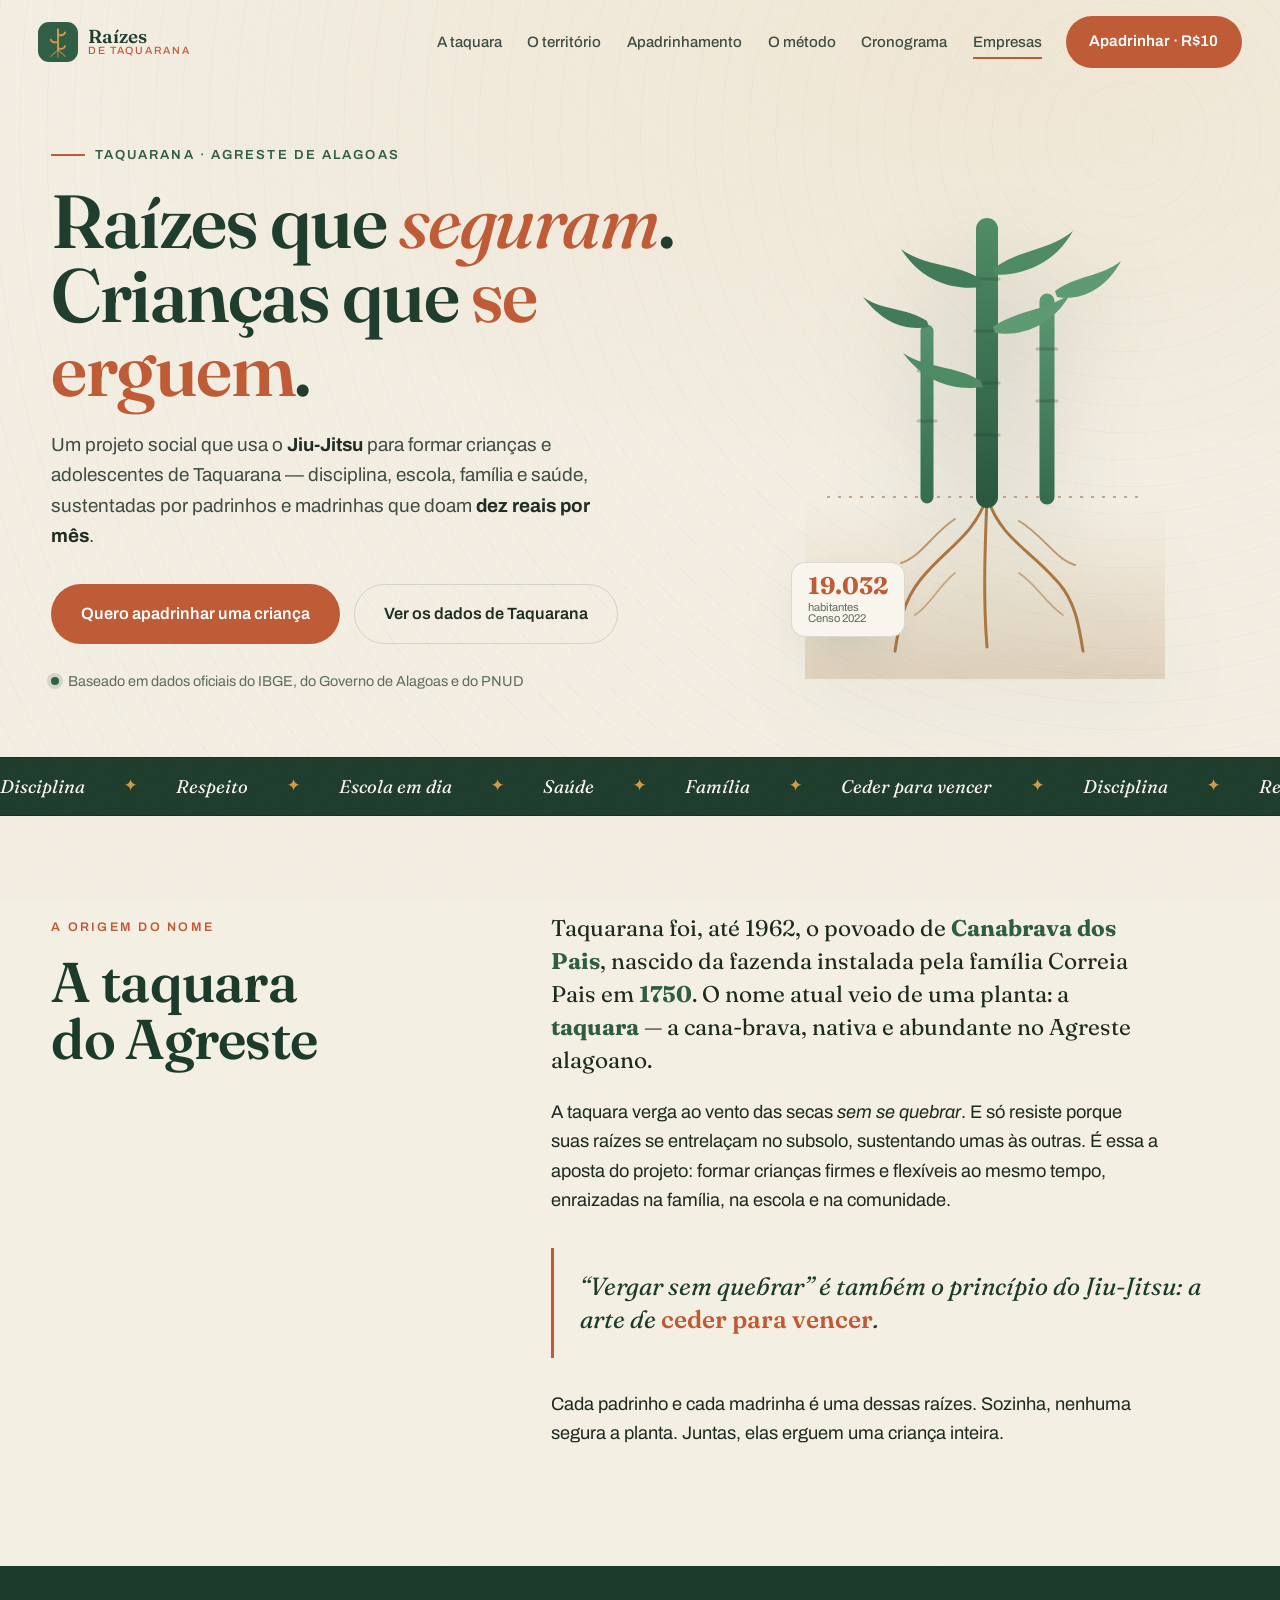
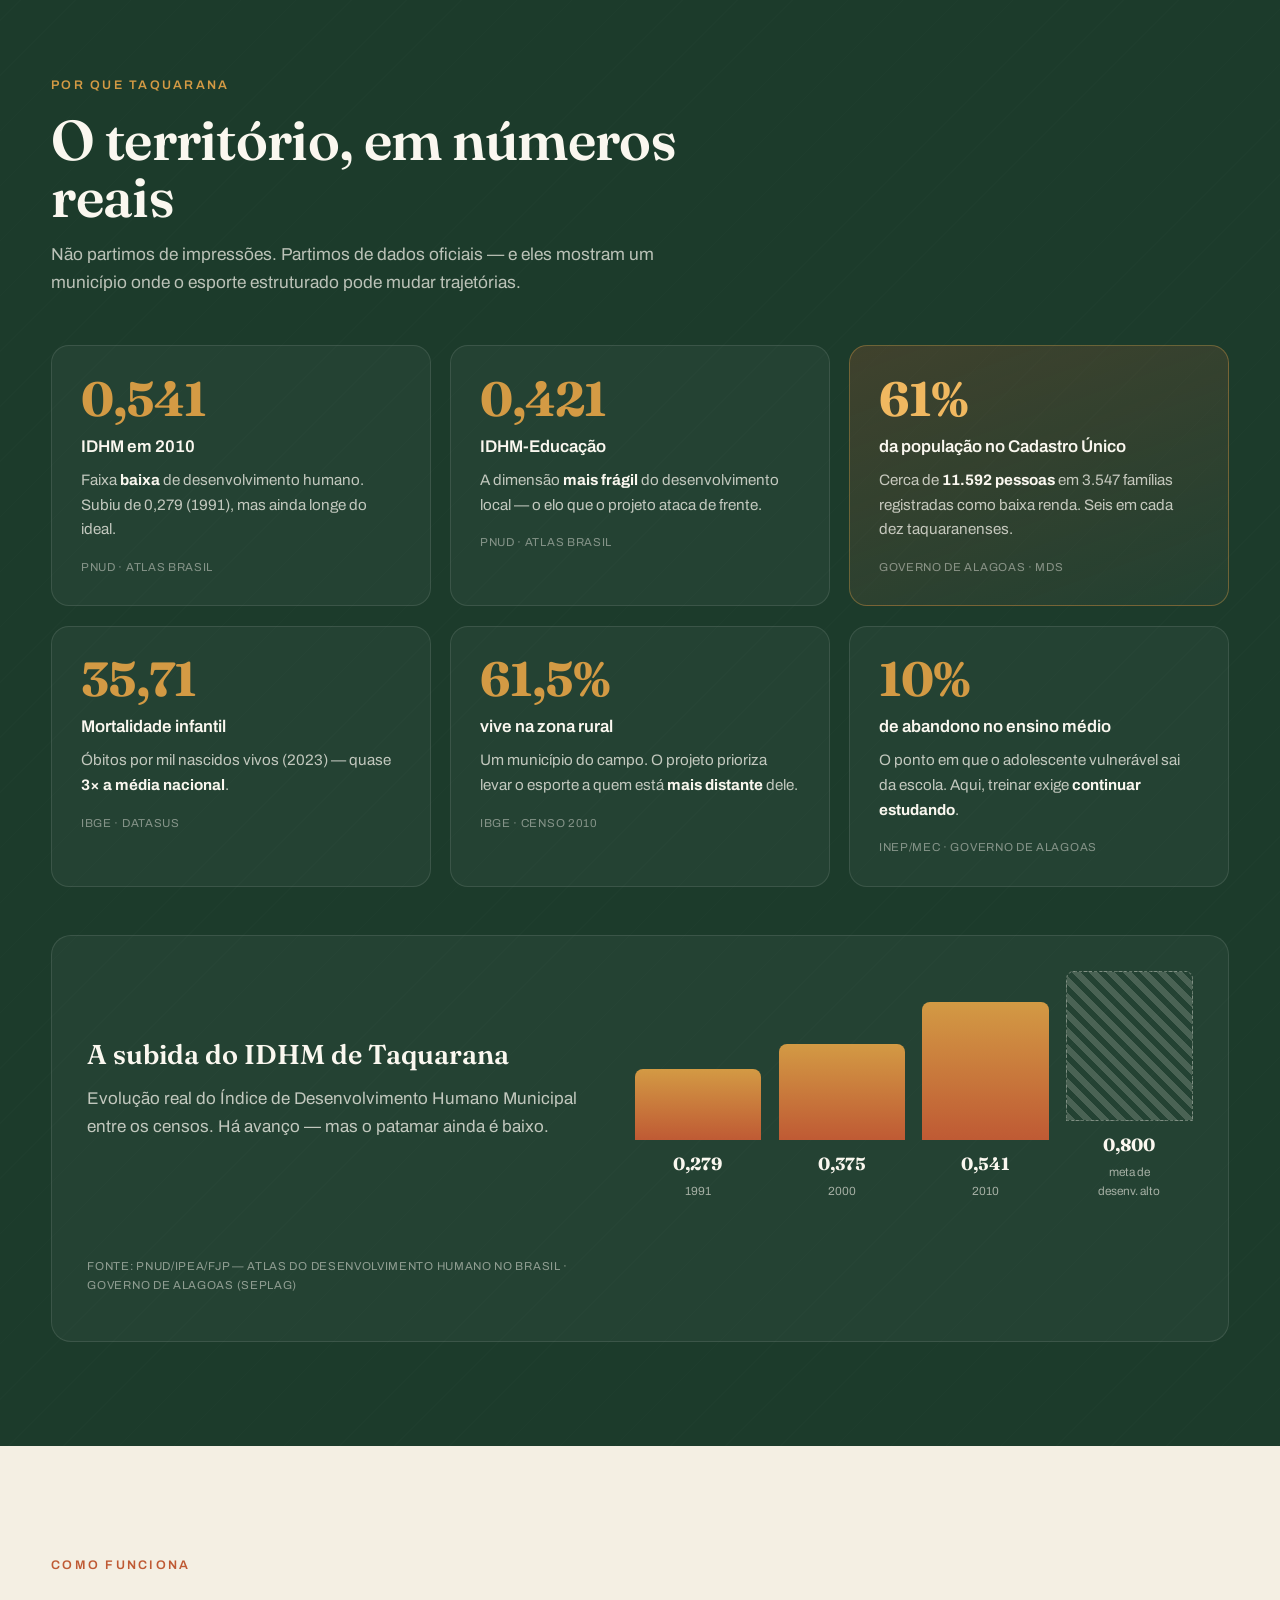
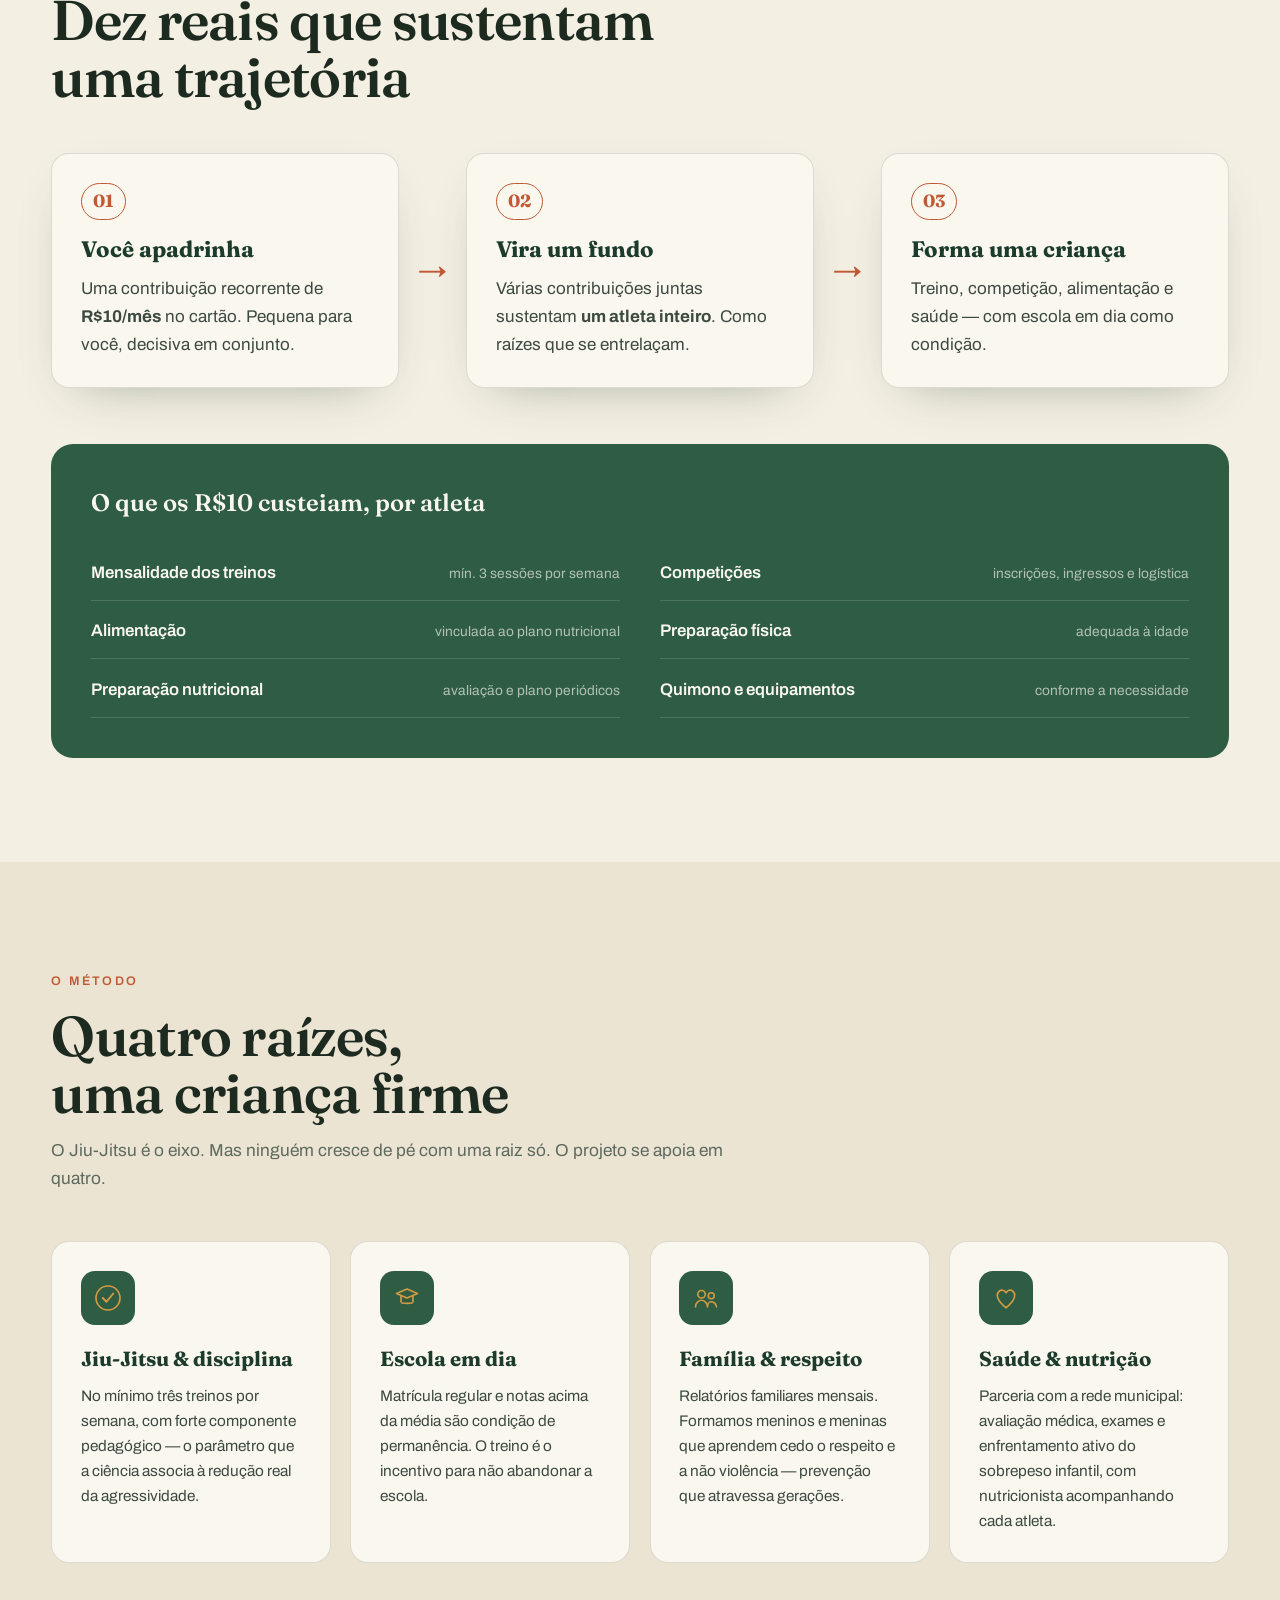
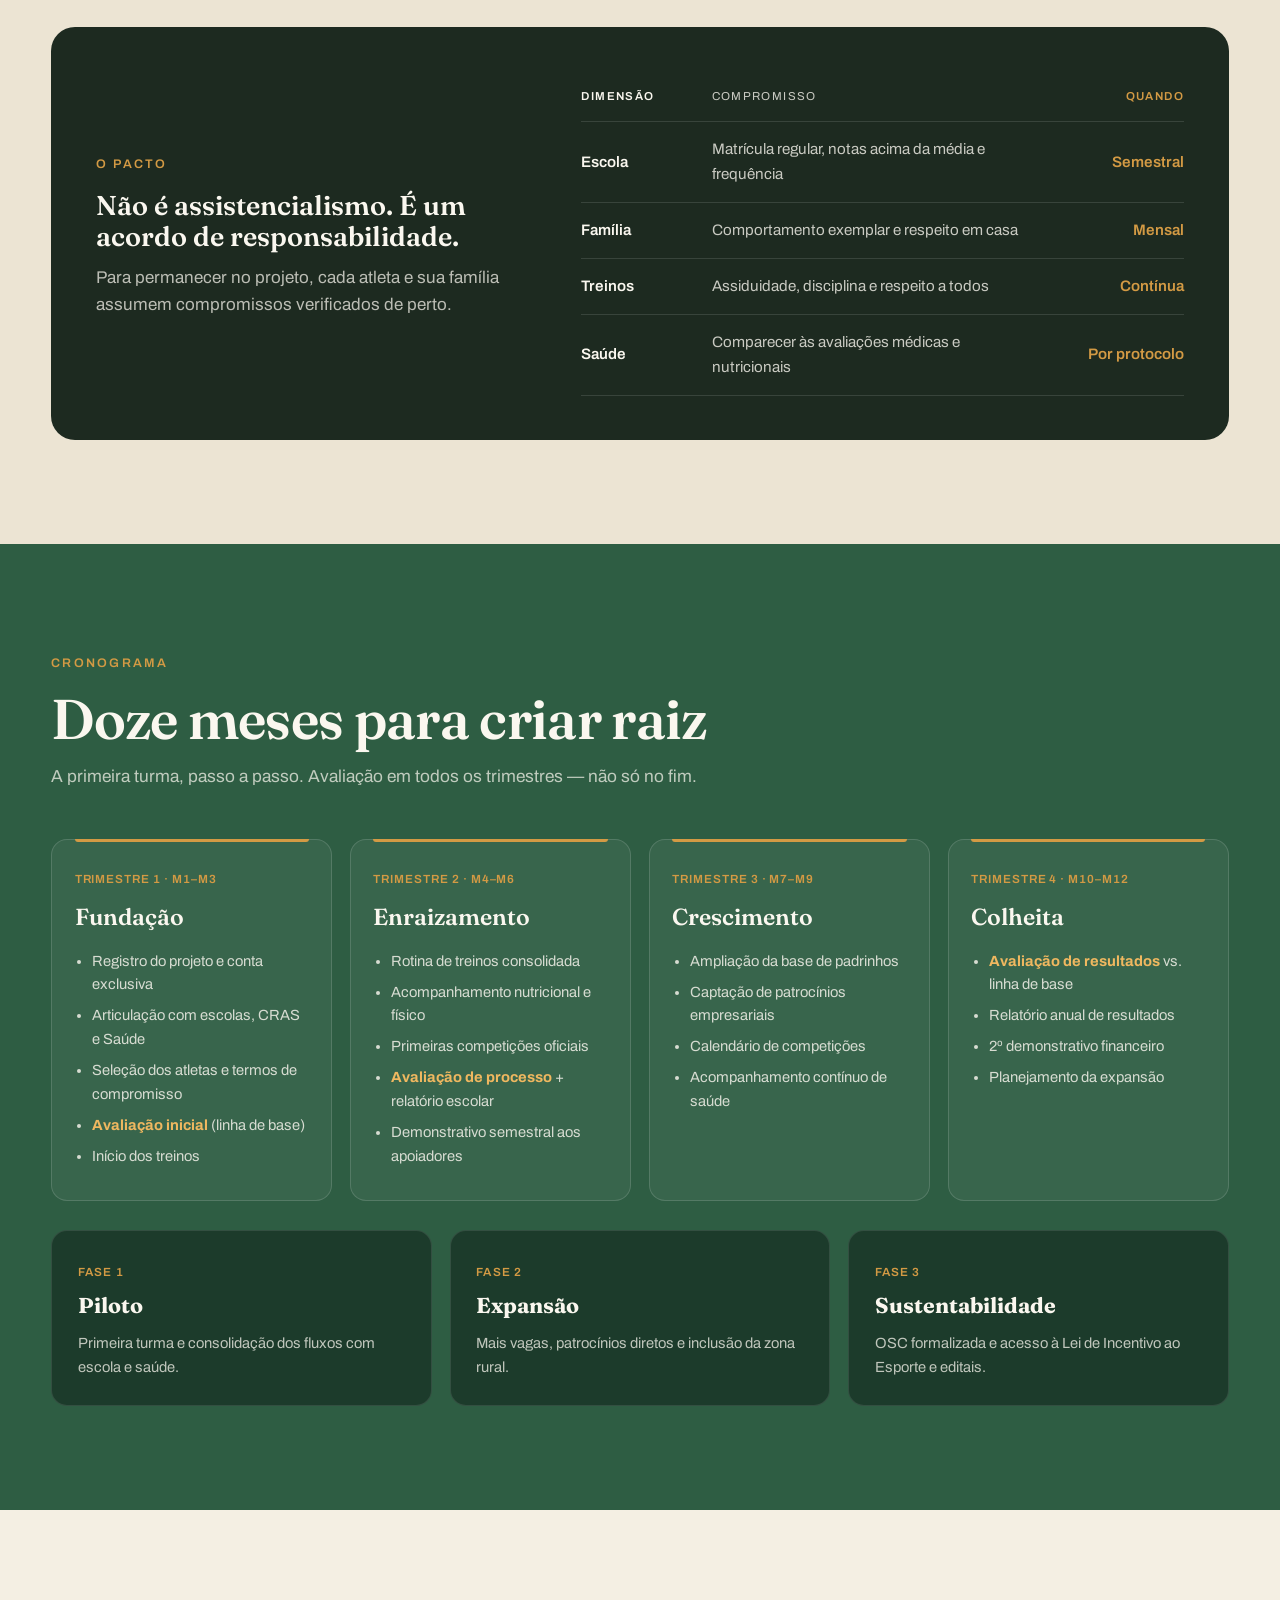
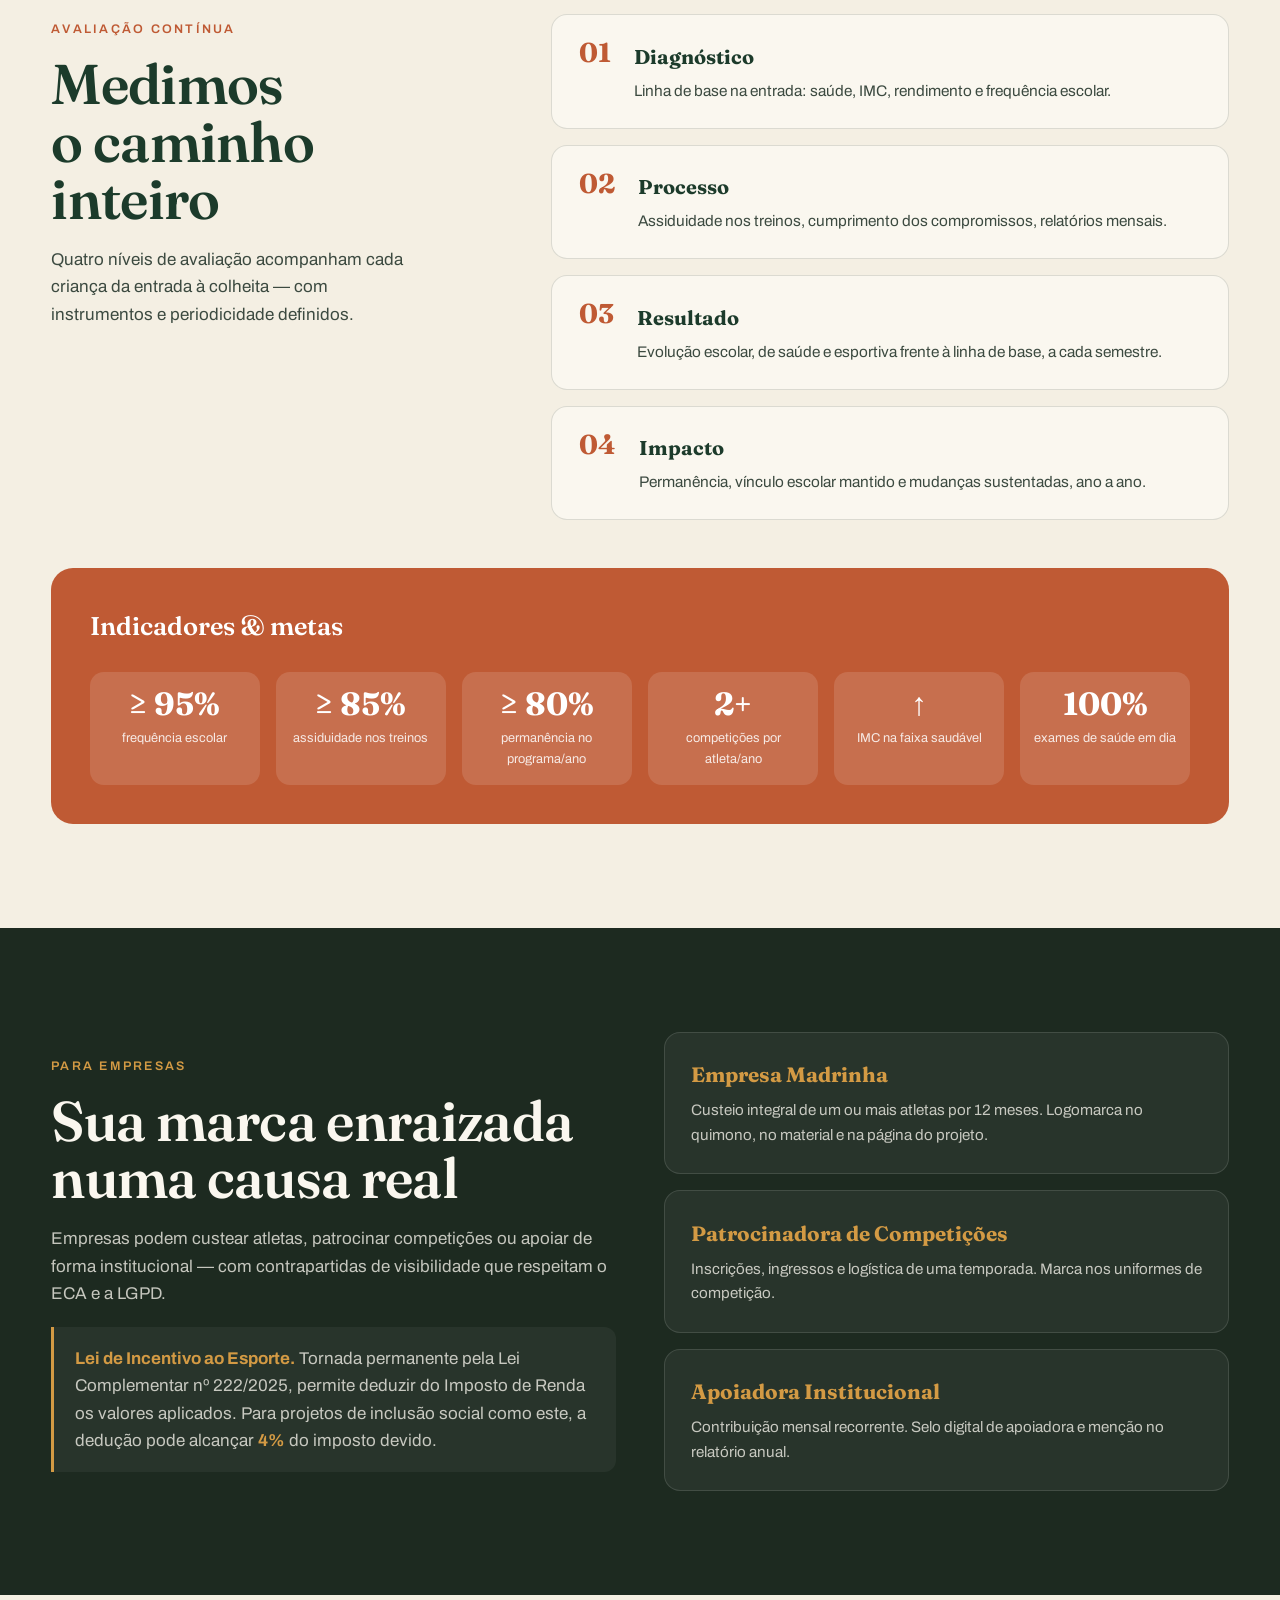
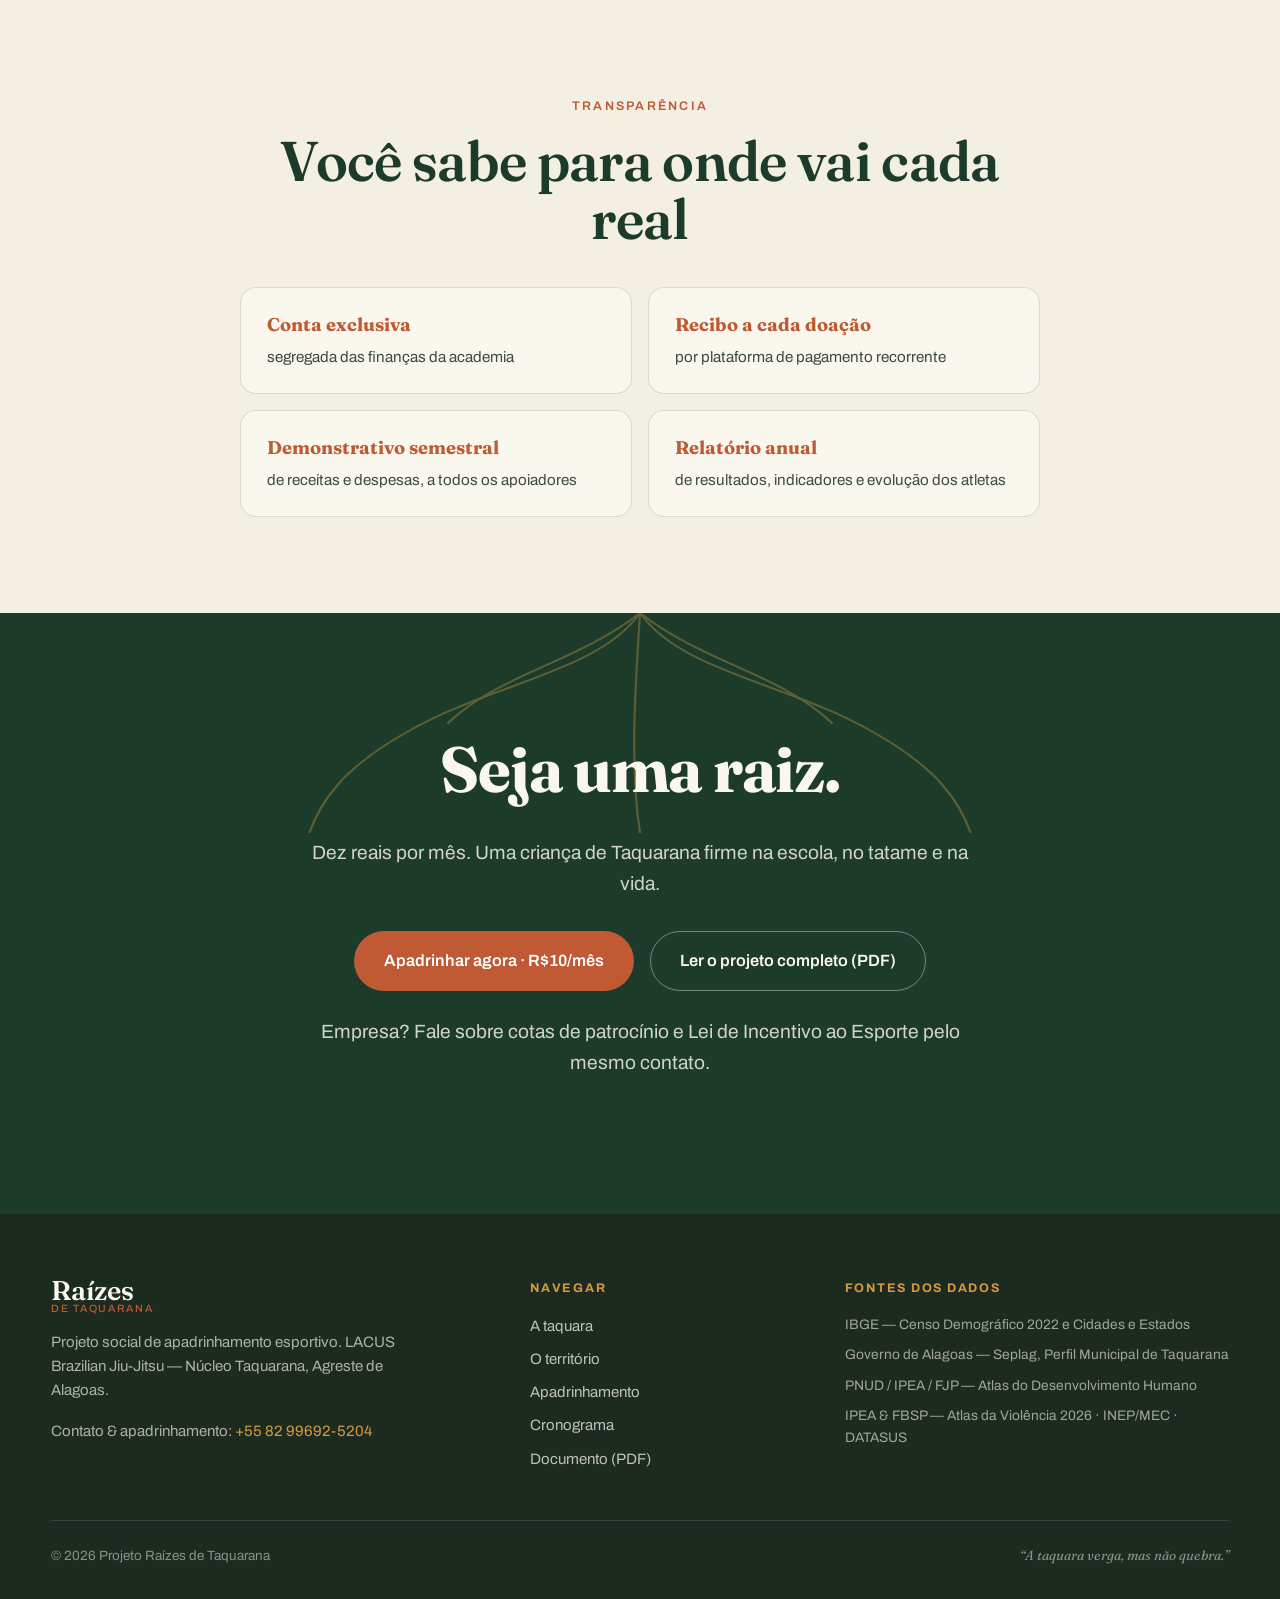
==== index.html @ 039156be "Site e documento do Projeto Raízes de Taquarana Projeto social de apadrinhamento esportivo (Jiu-Jits" ====
<!DOCTYPE html>
<html lang="pt-BR">
<head>
<meta charset="UTF-8">
<meta name="viewport" content="width=device-width, initial-scale=1.0">
<title>Raízes de Taquarana — Jiu-Jitsu que forma crianças no Agreste de Alagoas</title>
<meta name="description" content="Projeto social de apadrinhamento esportivo em Taquarana, Alagoas. Com R$10 por mês você sustenta a formação de uma criança pelo Jiu-Jitsu — esporte, escola, família e saúde. Dados reais, transparência total.">
<link rel="preconnect" href="https://fonts.googleapis.com">
<link rel="preconnect" href="https://fonts.gstatic.com" crossorigin>
<link href="https://fonts.googleapis.com/css2?family=Fraunces:ital,opsz,wght@0,9..144,400;0,9..144,500;0,9..144,600;0,9..144,700;0,9..144,900;1,9..144,400;1,9..144,500&family=Archivo:wght@400;500;600;700&display=swap" rel="stylesheet">
<link rel="stylesheet" href="styles.css">
<link rel="icon" href="data:image/svg+xml,<svg xmlns='http://www.w3.org/2000/svg' viewBox='0 0 100 100'><rect width='100' height='100' fill='%232E5D43'/><path d='M50 18 V82 M50 30 q14 4 18 -6 M50 48 q-14 4 -18 -6 M50 64 q14 4 18 -6' stroke='%23D8A24A' stroke-width='5' fill='none' stroke-linecap='round'/></svg>">
</head>
<body>
<div class="grain" aria-hidden="true"></div>

<!-- ============ NAV ============ -->
<header class="nav" id="nav">
  <a href="#topo" class="brand" aria-label="Raízes de Taquarana — início">
    <span class="brand-mark" aria-hidden="true">
      <svg viewBox="0 0 32 40" width="26" height="32">
        <path d="M16 4 V30" stroke="currentColor" stroke-width="2.4" stroke-linecap="round"/>
        <path d="M16 11 q7 2 9 -3 M16 20 q-7 2 -9 -3 M16 28 q7 2 9 -3" stroke="currentColor" stroke-width="2.2" fill="none" stroke-linecap="round"/>
        <path d="M16 30 q-5 4 -9 8 M16 30 q5 4 9 8 M16 30 V39" stroke="currentColor" stroke-width="1.6" fill="none" stroke-linecap="round" opacity=".65"/>
      </svg>
    </span>
    <span class="brand-text">Raízes<span class="brand-sub">de Taquarana</span></span>
  </a>
  <nav class="nav-links" aria-label="Seções">
    <a href="#manifesto">A taquara</a>
    <a href="#dados">O território</a>
    <a href="#como">Apadrinhamento</a>
    <a href="#metodo">O método</a>
    <a href="#cronograma">Cronograma</a>
    <a href="#empresas">Empresas</a>
  </nav>
  <a href="#apoiar" class="btn btn-clay nav-cta">Apadrinhar · R$10</a>
  <button class="nav-toggle" id="navToggle" aria-label="Abrir menu" aria-expanded="false">
    <span></span><span></span><span></span>
  </button>
</header>

<main id="topo">

<!-- ============ HERO ============ -->
<section class="hero">
  <div class="hero-contours" aria-hidden="true"></div>
  <div class="hero-inner">
    <div class="hero-copy">
      <p class="eyebrow reveal">Taquarana · Agreste de Alagoas</p>
      <h1 class="hero-title reveal">
        Raízes que <em>seguram</em>.<br>
        Crianças que <span class="ink-clay">se erguem</span>.
      </h1>
      <p class="hero-lead reveal">
        Um projeto social que usa o <strong>Jiu-Jitsu</strong> para formar crianças e
        adolescentes de Taquarana — disciplina, escola, família e saúde, sustentadas por
        padrinhos e madrinhas que doam <strong>dez reais por mês</strong>.
      </p>
      <div class="hero-cta reveal">
        <a href="#apoiar" class="btn btn-clay btn-lg">Quero apadrinhar uma criança</a>
        <a href="#dados" class="btn btn-ghost btn-lg">Ver os dados de Taquarana</a>
      </div>
      <p class="hero-note reveal">
        <span class="dot"></span> Baseado em dados oficiais do IBGE, do Governo de Alagoas e do PNUD
      </p>
    </div>

    <div class="hero-art" aria-hidden="true">
      <svg class="taquara-scene" viewBox="0 0 360 520" fill="none" xmlns="http://www.w3.org/2000/svg">
        <defs>
          <linearGradient id="stalk" x1="0" y1="60" x2="0" y2="340" gradientUnits="userSpaceOnUse">
            <stop offset="0" stop-color="#4d8c64"/>
            <stop offset="1" stop-color="#28553d"/>
          </linearGradient>
          <linearGradient id="stalkB" x1="0" y1="130" x2="0" y2="340" gradientUnits="userSpaceOnUse">
            <stop offset="0" stop-color="#5c9a72"/>
            <stop offset="1" stop-color="#326b4c"/>
          </linearGradient>
          <linearGradient id="soil" x1="0" y1="0" x2="0" y2="1">
            <stop offset="0" stop-color="#caa86f" stop-opacity="0"/>
            <stop offset="1" stop-color="#a8743f" stop-opacity=".22"/>
          </linearGradient>
        </defs>

        <!-- soil band -->
        <rect x="0" y="338" width="360" height="182" fill="url(#soil)"/>
        <line x1="22" y1="338" x2="338" y2="338" stroke="#9c6b3f" stroke-width="2" stroke-dasharray="3 8" opacity=".55"/>

        <!-- ROOTS (draw downward) -->
        <g class="roots" stroke="#a9763f" stroke-linecap="round" fill="none">
          <path class="root" d="M182 338 C168 378 142 388 116 420 C98 442 94 466 90 492" stroke-width="3"/>
          <path class="root" d="M182 338 C196 380 224 390 250 420 C270 440 274 466 278 492" stroke-width="3"/>
          <path class="root" d="M182 338 C180 388 178 440 182 488" stroke-width="3"/>
          <path class="root" d="M150 360 C128 374 116 398 96 404" stroke-width="2" opacity=".7"/>
          <path class="root" d="M214 362 C238 376 250 400 270 406" stroke-width="2" opacity=".7"/>
          <path class="root" d="M150 414 C134 426 126 446 110 456" stroke-width="1.8" opacity=".55"/>
          <path class="root" d="M214 414 C232 426 242 446 258 456" stroke-width="1.8" opacity=".55"/>
        </g>

        <!-- STALKS (draw upward) -->
        <path class="stalk stalk-2" d="M122 338 V172" stroke="url(#stalkB)" stroke-width="13" stroke-linecap="round"/>
        <path class="stalk stalk-3" d="M242 338 V142" stroke="url(#stalkB)" stroke-width="15" stroke-linecap="round"/>
        <path class="stalk stalk-1" d="M182 338 V70" stroke="url(#stalk)" stroke-width="22" stroke-linecap="round"/>

        <!-- node rings -->
        <g class="nodes" stroke="#1f3d2d" stroke-width="3" stroke-linecap="round" opacity=".5">
          <line x1="170" y1="120" x2="194" y2="120"/>
          <line x1="170" y1="172" x2="194" y2="172"/>
          <line x1="170" y1="224" x2="194" y2="224"/>
          <line x1="170" y1="276" x2="194" y2="276"/>
          <line x1="113" y1="212" x2="131" y2="212"/>
          <line x1="113" y1="262" x2="131" y2="262"/>
          <line x1="232" y1="190" x2="252" y2="190"/>
          <line x1="232" y1="242" x2="252" y2="242"/>
        </g>

        <!-- LEAVES -->
        <g class="leaves">
          <path class="leaf" d="M188 110 C214 90 244 92 268 72 C250 104 220 116 190 116 Z" fill="#4c8a63"/>
          <path class="leaf" d="M176 120 C150 104 120 108 96 90 C116 122 148 132 178 128 Z" fill="#3f7a57"/>
          <path class="leaf" d="M188 168 C214 150 242 152 266 134 C248 166 218 178 190 174 Z" fill="#5c9a72"/>
          <path class="leaf" d="M176 222 C150 206 122 210 98 194 C120 224 150 232 178 228 Z" fill="#4c8a63"/>
          <path class="leaf" d="M250 132 C272 116 296 118 316 102 C300 132 274 142 252 138 Z" fill="#5c9a72"/>
          <path class="leaf" d="M122 162 C100 148 78 152 58 138 C78 164 100 172 124 168 Z" fill="#3f7a57"/>
        </g>
      </svg>
      <div class="hero-badge">
        <span class="hero-badge-k">19.032</span>
        <span class="hero-badge-v">habitantes<br>Censo 2022</span>
      </div>
    </div>
  </div>
</section>

<!-- ============ MARQUEE / VALORES ============ -->
<div class="strip" aria-hidden="true">
  <div class="strip-track">
    <span>Disciplina</span><i>✦</i><span>Respeito</span><i>✦</i><span>Escola em dia</span><i>✦</i>
    <span>Saúde</span><i>✦</i><span>Família</span><i>✦</i><span>Ceder para vencer</span><i>✦</i>
    <span>Disciplina</span><i>✦</i><span>Respeito</span><i>✦</i><span>Escola em dia</span><i>✦</i>
    <span>Saúde</span><i>✦</i><span>Família</span><i>✦</i><span>Ceder para vencer</span><i>✦</i>
  </div>
</div>

<!-- ============ MANIFESTO ============ -->
<section class="manifesto" id="manifesto">
  <div class="wrap manifesto-grid">
    <div class="manifesto-side reveal">
      <span class="kicker">A origem do nome</span>
      <h2 class="h-display">A taquara<br>do Agreste</h2>
    </div>
    <div class="manifesto-body">
      <p class="lead reveal">
        Taquarana foi, até 1962, o povoado de <strong>Canabrava dos Pais</strong>, nascido da fazenda
        instalada pela família Correia Pais em <strong>1750</strong>. O nome atual veio de uma planta:
        a <strong>taquara</strong> — a cana-brava, nativa e abundante no Agreste alagoano.
      </p>
      <p class="reveal">
        A taquara verga ao vento das secas <em>sem se quebrar</em>. E só resiste porque suas raízes
        se entrelaçam no subsolo, sustentando umas às outras. É essa a aposta do projeto: formar
        crianças firmes e flexíveis ao mesmo tempo, enraizadas na família, na escola e na comunidade.
      </p>
      <blockquote class="pull reveal">
        “Vergar sem quebrar” é também o princípio do Jiu-Jitsu: a arte de <strong>ceder para vencer</strong>.
      </blockquote>
      <p class="reveal">
        Cada padrinho e cada madrinha é uma dessas raízes. Sozinha, nenhuma segura a planta. Juntas,
        elas erguem uma criança inteira.
      </p>
    </div>
  </div>
</section>

<!-- ============ DADOS REAIS ============ -->
<section class="data" id="dados">
  <div class="wrap">
    <header class="sec-head reveal">
      <span class="kicker light">Por que Taquarana</span>
      <h2 class="h-display invert">O território, em números reais</h2>
      <p class="sec-sub">
        Não partimos de impressões. Partimos de dados oficiais — e eles mostram um município onde o
        esporte estruturado pode mudar trajetórias.
      </p>
    </header>

    <div class="stat-grid">
      <article class="stat reveal">
        <div class="stat-num"><span class="count" data-to="0.541" data-dec="3">0,000</span></div>
        <h3>IDHM em 2010</h3>
        <p>Faixa <strong>baixa</strong> de desenvolvimento humano. Subiu de 0,279 (1991), mas ainda longe do ideal.</p>
        <span class="src">PNUD · Atlas Brasil</span>
      </article>

      <article class="stat reveal">
        <div class="stat-num"><span class="count" data-to="0.421" data-dec="3">0,000</span></div>
        <h3>IDHM-Educação</h3>
        <p>A dimensão <strong>mais frágil</strong> do desenvolvimento local — o elo que o projeto ataca de frente.</p>
        <span class="src">PNUD · Atlas Brasil</span>
      </article>

      <article class="stat reveal feature">
        <div class="stat-num"><span class="count" data-to="61" data-suffix="%">0%</span></div>
        <h3>da população no Cadastro Único</h3>
        <p>Cerca de <strong>11.592 pessoas</strong> em 3.547 famílias registradas como baixa renda. Seis em cada dez taquaranenses.</p>
        <span class="src">Governo de Alagoas · MDS</span>
      </article>

      <article class="stat reveal">
        <div class="stat-num"><span class="count" data-to="35.71" data-dec="2">0,00</span></div>
        <h3>Mortalidade infantil</h3>
        <p>Óbitos por mil nascidos vivos (2023) — quase <strong>3× a média nacional</strong>.</p>
        <span class="src">IBGE · DATASUS</span>
      </article>

      <article class="stat reveal">
        <div class="stat-num"><span class="count" data-to="61.5" data-dec="1" data-suffix="%">0%</span></div>
        <h3>vive na zona rural</h3>
        <p>Um município do campo. O projeto prioriza levar o esporte a quem está <strong>mais distante</strong> dele.</p>
        <span class="src">IBGE · Censo 2010</span>
      </article>

      <article class="stat reveal">
        <div class="stat-num"><span class="count" data-to="10" data-suffix="%">0%</span></div>
        <h3>de abandono no ensino médio</h3>
        <p>O ponto em que o adolescente vulnerável sai da escola. Aqui, treinar exige <strong>continuar estudando</strong>.</p>
        <span class="src">INEP/MEC · Governo de Alagoas</span>
      </article>
    </div>

    <!-- IDHM evolution mini chart -->
    <div class="idhm reveal">
      <div class="idhm-head">
        <h3>A subida do IDHM de Taquarana</h3>
        <p>Evolução real do Índice de Desenvolvimento Humano Municipal entre os censos. Há avanço — mas o patamar ainda é baixo.</p>
      </div>
      <div class="idhm-chart" role="img" aria-label="Gráfico: IDHM de Taquarana 0,279 em 1991, 0,375 em 2000 e 0,541 em 2010">
        <div class="bar"><span class="bar-fill" style="--h:31%"></span><b>0,279</b><small>1991</small></div>
        <div class="bar"><span class="bar-fill" style="--h:42%"></span><b>0,375</b><small>2000</small></div>
        <div class="bar"><span class="bar-fill" style="--h:60%"></span><b>0,541</b><small>2010</small></div>
        <div class="bar ghost"><span class="bar-fill" style="--h:89%"></span><b>0,800</b><small>meta de<br>desenv. alto</small></div>
      </div>
      <p class="src light">Fonte: PNUD/IPEA/FJP — Atlas do Desenvolvimento Humano no Brasil · Governo de Alagoas (Seplag)</p>
    </div>
  </div>
</section>

<!-- ============ COMO FUNCIONA ============ -->
<section class="how" id="como">
  <div class="wrap">
    <header class="sec-head reveal">
      <span class="kicker">Como funciona</span>
      <h2 class="h-display">Dez reais que sustentam<br>uma trajetória</h2>
    </header>

    <div class="how-flow">
      <div class="flow-step reveal">
        <span class="flow-n">01</span>
        <h3>Você apadrinha</h3>
        <p>Uma contribuição recorrente de <strong>R$10/mês</strong> no cartão. Pequena para você, decisiva em conjunto.</p>
      </div>
      <div class="flow-arrow reveal" aria-hidden="true">→</div>
      <div class="flow-step reveal">
        <span class="flow-n">02</span>
        <h3>Vira um fundo</h3>
        <p>Várias contribuições juntas sustentam <strong>um atleta inteiro</strong>. Como raízes que se entrelaçam.</p>
      </div>
      <div class="flow-arrow reveal" aria-hidden="true">→</div>
      <div class="flow-step reveal">
        <span class="flow-n">03</span>
        <h3>Forma uma criança</h3>
        <p>Treino, competição, alimentação e saúde — com escola em dia como condição.</p>
      </div>
    </div>

    <div class="covers reveal">
      <h3 class="covers-title">O que os R$10 custeiam, por atleta</h3>
      <ul class="covers-list">
        <li><span>Mensalidade dos treinos</span><em>mín. 3 sessões por semana</em></li>
        <li><span>Competições</span><em>inscrições, ingressos e logística</em></li>
        <li><span>Alimentação</span><em>vinculada ao plano nutricional</em></li>
        <li><span>Preparação física</span><em>adequada à idade</em></li>
        <li><span>Preparação nutricional</span><em>avaliação e plano periódicos</em></li>
        <li><span>Quimono e equipamentos</span><em>conforme a necessidade</em></li>
      </ul>
    </div>
  </div>
</section>

<!-- ============ MÉTODO: 4 RAÍZES ============ -->
<section class="method" id="metodo">
  <div class="wrap">
    <header class="sec-head reveal">
      <span class="kicker">O método</span>
      <h2 class="h-display">Quatro raízes,<br>uma criança firme</h2>
      <p class="sec-sub">O Jiu-Jitsu é o eixo. Mas ninguém cresce de pé com uma raiz só. O projeto se apoia em quatro.</p>
    </header>

    <div class="root-grid">
      <article class="root-card reveal">
        <span class="root-ic" aria-hidden="true">
          <svg viewBox="0 0 40 40"><circle cx="20" cy="20" r="16" stroke="currentColor" stroke-width="2.2" fill="none"/><path d="M13 20 l5 5 9-11" stroke="currentColor" stroke-width="2.6" fill="none" stroke-linecap="round" stroke-linejoin="round"/></svg>
        </span>
        <h3>Jiu-Jitsu &amp; disciplina</h3>
        <p>No mínimo três treinos por semana, com forte componente pedagógico — o parâmetro que a ciência associa à redução real da agressividade.</p>
      </article>
      <article class="root-card reveal">
        <span class="root-ic" aria-hidden="true">
          <svg viewBox="0 0 40 40"><path d="M6 14 L20 8 L34 14 L20 20 Z" stroke="currentColor" stroke-width="2.2" fill="none" stroke-linejoin="round"/><path d="M12 17 v8 c0 3 16 3 16 0 v-8" stroke="currentColor" stroke-width="2.2" fill="none" stroke-linecap="round"/></svg>
        </span>
        <h3>Escola em dia</h3>
        <p>Matrícula regular e notas acima da média são condição de permanência. O treino é o incentivo para não abandonar a escola.</p>
      </article>
      <article class="root-card reveal">
        <span class="root-ic" aria-hidden="true">
          <svg viewBox="0 0 40 40"><circle cx="14" cy="15" r="5" stroke="currentColor" stroke-width="2.2" fill="none"/><circle cx="27" cy="17" r="4" stroke="currentColor" stroke-width="2.2" fill="none"/><path d="M6 32 c0-6 5-9 8-9 s8 3 8 9 M22 32 c0-5 3-7 5-7 s7 2 7 7" stroke="currentColor" stroke-width="2.2" fill="none" stroke-linecap="round"/></svg>
        </span>
        <h3>Família &amp; respeito</h3>
        <p>Relatórios familiares mensais. Formamos meninos e meninas que aprendem cedo o respeito e a não violência — prevenção que atravessa gerações.</p>
      </article>
      <article class="root-card reveal">
        <span class="root-ic" aria-hidden="true">
          <svg viewBox="0 0 40 40"><path d="M20 33 C8 24 6 15 11 11 c3-3 7-1 9 2 c2-3 6-5 9-2 c5 4 3 13-9 22 Z" stroke="currentColor" stroke-width="2.2" fill="none" stroke-linejoin="round"/></svg>
        </span>
        <h3>Saúde &amp; nutrição</h3>
        <p>Parceria com a rede municipal: avaliação médica, exames e enfrentamento ativo do sobrepeso infantil, com nutricionista acompanhando cada atleta.</p>
      </article>
    </div>

    <!-- O PACTO -->
    <div class="pact reveal">
      <div class="pact-head">
        <span class="kicker">O pacto</span>
        <h3>Não é assistencialismo. É um acordo de responsabilidade.</h3>
        <p>Para permanecer no projeto, cada atleta e sua família assumem compromissos verificados de perto.</p>
      </div>
      <div class="pact-table">
        <div class="pact-row pact-row-head"><span>Dimensão</span><span>Compromisso</span><span>Quando</span></div>
        <div class="pact-row"><span>Escola</span><span>Matrícula regular, notas acima da média e frequência</span><span>Semestral</span></div>
        <div class="pact-row"><span>Família</span><span>Comportamento exemplar e respeito em casa</span><span>Mensal</span></div>
        <div class="pact-row"><span>Treinos</span><span>Assiduidade, disciplina e respeito a todos</span><span>Contínua</span></div>
        <div class="pact-row"><span>Saúde</span><span>Comparecer às avaliações médicas e nutricionais</span><span>Por protocolo</span></div>
      </div>
    </div>
  </div>
</section>

<!-- ============ CRONOGRAMA ============ -->
<section class="timeline" id="cronograma">
  <div class="wrap">
    <header class="sec-head reveal">
      <span class="kicker light">Cronograma</span>
      <h2 class="h-display invert">Doze meses para criar raiz</h2>
      <p class="sec-sub">A primeira turma, passo a passo. Avaliação em todos os trimestres — não só no fim.</p>
    </header>

    <div class="tl-track">
      <article class="tl-item reveal">
        <span class="tl-q">Trimestre 1 · M1–M3</span>
        <h3>Fundação</h3>
        <ul>
          <li>Registro do projeto e conta exclusiva</li>
          <li>Articulação com escolas, CRAS e Saúde</li>
          <li>Seleção dos atletas e termos de compromisso</li>
          <li><strong>Avaliação inicial</strong> (linha de base)</li>
          <li>Início dos treinos</li>
        </ul>
      </article>
      <article class="tl-item reveal">
        <span class="tl-q">Trimestre 2 · M4–M6</span>
        <h3>Enraizamento</h3>
        <ul>
          <li>Rotina de treinos consolidada</li>
          <li>Acompanhamento nutricional e físico</li>
          <li>Primeiras competições oficiais</li>
          <li><strong>Avaliação de processo</strong> + relatório escolar</li>
          <li>Demonstrativo semestral aos apoiadores</li>
        </ul>
      </article>
      <article class="tl-item reveal">
        <span class="tl-q">Trimestre 3 · M7–M9</span>
        <h3>Crescimento</h3>
        <ul>
          <li>Ampliação da base de padrinhos</li>
          <li>Captação de patrocínios empresariais</li>
          <li>Calendário de competições</li>
          <li>Acompanhamento contínuo de saúde</li>
        </ul>
      </article>
      <article class="tl-item reveal">
        <span class="tl-q">Trimestre 4 · M10–M12</span>
        <h3>Colheita</h3>
        <ul>
          <li><strong>Avaliação de resultados</strong> vs. linha de base</li>
          <li>Relatório anual de resultados</li>
          <li>2º demonstrativo financeiro</li>
          <li>Planejamento da expansão</li>
        </ul>
      </article>
    </div>

    <!-- 3 fases -->
    <div class="phases reveal">
      <div class="phase"><span>Fase 1</span><h4>Piloto</h4><p>Primeira turma e consolidação dos fluxos com escola e saúde.</p></div>
      <div class="phase"><span>Fase 2</span><h4>Expansão</h4><p>Mais vagas, patrocínios diretos e inclusão da zona rural.</p></div>
      <div class="phase"><span>Fase 3</span><h4>Sustentabilidade</h4><p>OSC formalizada e acesso à Lei de Incentivo ao Esporte e editais.</p></div>
    </div>
  </div>
</section>

<!-- ============ AVALIAÇÃO ============ -->
<section class="evalsec" id="avaliacao">
  <div class="wrap eval-grid">
    <div class="eval-side reveal">
      <span class="kicker">Avaliação contínua</span>
      <h2 class="h-display">Medimos<br>o caminho<br>inteiro</h2>
      <p>Quatro níveis de avaliação acompanham cada criança da entrada à colheita — com instrumentos e periodicidade definidos.</p>
    </div>
    <div class="eval-levels">
      <div class="eval-lv reveal"><span class="lv-n">01</span><div><h4>Diagnóstico</h4><p>Linha de base na entrada: saúde, IMC, rendimento e frequência escolar.</p></div></div>
      <div class="eval-lv reveal"><span class="lv-n">02</span><div><h4>Processo</h4><p>Assiduidade nos treinos, cumprimento dos compromissos, relatórios mensais.</p></div></div>
      <div class="eval-lv reveal"><span class="lv-n">03</span><div><h4>Resultado</h4><p>Evolução escolar, de saúde e esportiva frente à linha de base, a cada semestre.</p></div></div>
      <div class="eval-lv reveal"><span class="lv-n">04</span><div><h4>Impacto</h4><p>Permanência, vínculo escolar mantido e mudanças sustentadas, ano a ano.</p></div></div>
    </div>
  </div>

  <div class="wrap">
    <div class="ind reveal">
      <h3>Indicadores &amp; metas</h3>
      <div class="ind-grid">
        <div class="ind-item"><b>≥ 95%</b><span>frequência escolar</span></div>
        <div class="ind-item"><b>≥ 85%</b><span>assiduidade nos treinos</span></div>
        <div class="ind-item"><b>≥ 80%</b><span>permanência no programa/ano</span></div>
        <div class="ind-item"><b>2+</b><span>competições por atleta/ano</span></div>
        <div class="ind-item"><b>↑</b><span>IMC na faixa saudável</span></div>
        <div class="ind-item"><b>100%</b><span>exames de saúde em dia</span></div>
      </div>
    </div>
  </div>
</section>

<!-- ============ EMPRESAS ============ -->
<section class="biz" id="empresas">
  <div class="wrap biz-grid">
    <div class="biz-copy reveal">
      <span class="kicker light">Para empresas</span>
      <h2 class="h-display invert">Sua marca enraizada<br>numa causa real</h2>
      <p>Empresas podem custear atletas, patrocinar competições ou apoiar de forma institucional — com contrapartidas de visibilidade que respeitam o ECA e a LGPD.</p>
      <p class="biz-law">
        <strong>Lei de Incentivo ao Esporte.</strong> Tornada permanente pela Lei Complementar nº 222/2025,
        permite deduzir do Imposto de Renda os valores aplicados. Para projetos de inclusão social
        como este, a dedução pode alcançar <strong>4%</strong> do imposto devido.
      </p>
    </div>
    <div class="biz-cards">
      <div class="biz-card reveal"><h4>Empresa Madrinha</h4><p>Custeio integral de um ou mais atletas por 12 meses. Logomarca no quimono, no material e na página do projeto.</p></div>
      <div class="biz-card reveal"><h4>Patrocinadora de Competições</h4><p>Inscrições, ingressos e logística de uma temporada. Marca nos uniformes de competição.</p></div>
      <div class="biz-card reveal"><h4>Apoiadora Institucional</h4><p>Contribuição mensal recorrente. Selo digital de apoiadora e menção no relatório anual.</p></div>
    </div>
  </div>
</section>

<!-- ============ TRANSPARÊNCIA ============ -->
<section class="transp">
  <div class="wrap transp-inner reveal">
    <span class="kicker">Transparência</span>
    <h2 class="h-display">Você sabe para onde vai cada real</h2>
    <div class="transp-list">
      <div><b>Conta exclusiva</b><span>segregada das finanças da academia</span></div>
      <div><b>Recibo a cada doação</b><span>por plataforma de pagamento recorrente</span></div>
      <div><b>Demonstrativo semestral</b><span>de receitas e despesas, a todos os apoiadores</span></div>
      <div><b>Relatório anual</b><span>de resultados, indicadores e evolução dos atletas</span></div>
    </div>
  </div>
</section>

<!-- ============ CTA FINAL ============ -->
<section class="cta" id="apoiar">
  <div class="cta-roots" aria-hidden="true">
    <svg viewBox="0 0 1200 220" preserveAspectRatio="none">
      <g stroke="#d8a24a" stroke-width="2" fill="none" opacity=".5" stroke-linecap="round">
        <path d="M600 0 C560 60 460 70 380 120 C320 156 300 190 290 220"/>
        <path d="M600 0 C640 60 740 70 820 120 C880 156 900 190 910 220"/>
        <path d="M600 0 C596 70 590 150 600 220"/>
        <path d="M600 0 C540 50 470 60 420 110 M600 0 C660 50 730 60 780 110"/>
      </g>
    </svg>
  </div>
  <div class="wrap cta-inner reveal">
    <h2>Seja uma raiz.</h2>
    <p>Dez reais por mês. Uma criança de Taquarana firme na escola, no tatame e na vida.</p>
    <div class="cta-actions">
      <a href="https://wa.me/5582996925204?text=Quero%20apadrinhar%20uma%20crian%C3%A7a%20no%20Projeto%20Ra%C3%ADzes%20de%20Taquarana" class="btn btn-clay btn-lg" target="_blank" rel="noopener">Apadrinhar agora · R$10/mês</a>
      <a href="documento/Projeto-Raizes-de-Taquarana.pdf" class="btn btn-ghost-light btn-lg" target="_blank" rel="noopener">Ler o projeto completo (PDF)</a>
    </div>
    <p class="cta-mini">Empresa? Fale sobre cotas de patrocínio e Lei de Incentivo ao Esporte pelo mesmo contato.</p>
  </div>
</section>

</main>

<!-- ============ FOOTER ============ -->
<footer class="foot">
  <div class="wrap foot-grid">
    <div class="foot-brand">
      <span class="brand-text big">Raízes<span class="brand-sub">de Taquarana</span></span>
      <p>Projeto social de apadrinhamento esportivo. LACUS Brazilian Jiu-Jitsu — Núcleo Taquarana, Agreste de Alagoas.</p>
      <p class="foot-contact">Contato &amp; apadrinhamento: <a href="https://wa.me/5582996925204" target="_blank" rel="noopener">+55 82 99692-5204</a></p>
    </div>
    <div class="foot-col">
      <h5>Navegar</h5>
      <a href="#manifesto">A taquara</a>
      <a href="#dados">O território</a>
      <a href="#como">Apadrinhamento</a>
      <a href="#cronograma">Cronograma</a>
      <a href="documento/Projeto-Raizes-de-Taquarana.pdf" target="_blank" rel="noopener">Documento (PDF)</a>
    </div>
    <div class="foot-col foot-src">
      <h5>Fontes dos dados</h5>
      <p>IBGE — Censo Demográfico 2022 e Cidades e Estados</p>
      <p>Governo de Alagoas — Seplag, Perfil Municipal de Taquarana</p>
      <p>PNUD / IPEA / FJP — Atlas do Desenvolvimento Humano</p>
      <p>IPEA &amp; FBSP — Atlas da Violência 2026 · INEP/MEC · DATASUS</p>
    </div>
  </div>
  <div class="wrap foot-base">
    <span>© 2026 Projeto Raízes de Taquarana</span>
    <span>“A taquara verga, mas não quebra.”</span>
  </div>
</footer>

<script src="script.js"></script>
</body>
</html>
---- styles.css ----
/* =========================================================
   RAÍZES DE TAQUARANA — editorial / organic Agreste theme
   Display: Fraunces · Body: Archivo
   ========================================================= */

:root{
  --paper:    #f4efe3;
  --paper-2:  #ece4d3;
  --paper-3:  #e4dac4;
  --ink:      #1d2a20;
  --ink-2:    #3c4a40;
  --ink-soft: #5d6a5e;
  --green:    #2e5d43;
  --green-2:  #356b4d;
  --green-deep:#1c3b2b;
  --clay:     #bf5a34;
  --clay-2:   #a8492a;
  --gold:     #d39a44;
  --cream:    #faf7ef;
  --line:     rgba(29,42,32,.14);
  --line-2:   rgba(29,42,32,.08);
  --shadow:   0 18px 50px -28px rgba(28,59,43,.45);

  --maxw: 1180px;
  --ease: cubic-bezier(.22,.61,.36,1);
}

*{ box-sizing:border-box; }
html{ scroll-behavior:smooth; -webkit-text-size-adjust:100%; }
body{
  margin:0;
  font-family:"Archivo", system-ui, sans-serif;
  color:var(--ink);
  background:var(--paper);
  font-size:17px;
  line-height:1.62;
  -webkit-font-smoothing:antialiased;
  overflow-x:hidden;
}
@media (prefers-reduced-motion: reduce){
  html{ scroll-behavior:auto; }
  *{ animation:none !important; transition:none !important; }
}

a{ color:inherit; }
img,svg{ display:block; max-width:100%; }
.wrap{ width:min(var(--maxw), 92vw); margin-inline:auto; }

/* grain overlay */
.grain{
  position:fixed; inset:0; z-index:9999; pointer-events:none; opacity:.05;
  background-image:url("data:image/svg+xml,%3Csvg xmlns='http://www.w3.org/2000/svg' width='120' height='120'%3E%3Cfilter id='n'%3E%3CfeTurbulence type='fractalNoise' baseFrequency='.9' numOctaves='2'/%3E%3C/filter%3E%3Crect width='100%25' height='100%25' filter='url(%23n)'/%3E%3C/svg%3E");
}

/* ---------- Typography helpers ---------- */
.h-display{
  font-family:"Fraunces", Georgia, serif;
  font-weight:600;
  font-size:clamp(2rem, 4.6vw, 3.5rem);
  line-height:1.02;
  letter-spacing:-.012em;
  margin:0;
}
.h-display.invert{ color:var(--cream); }
.kicker{
  display:inline-block;
  font-size:.78rem; font-weight:600; letter-spacing:.18em; text-transform:uppercase;
  color:var(--clay);
  margin-bottom:1rem;
}
.kicker.light{ color:var(--gold); }
.sec-head{ max-width:42rem; margin-bottom:3rem; }
.sec-sub{ color:var(--ink-soft); font-size:1.08rem; margin-top:1rem; }
.invert + .sec-sub, .sec-head .invert ~ .sec-sub{ color:rgba(250,247,239,.72); }
.ink-clay{ color:var(--clay); }

/* ---------- Buttons ---------- */
.btn{
  --bg:var(--ink); --fg:var(--cream);
  display:inline-flex; align-items:center; gap:.5rem;
  background:var(--bg); color:var(--fg);
  padding:.78rem 1.4rem; border-radius:999px;
  font-weight:600; font-size:.96rem; text-decoration:none;
  border:1.5px solid transparent;
  transition:transform .25s var(--ease), box-shadow .25s var(--ease), background .2s;
  will-change:transform;
}
.btn:hover{ transform:translateY(-2px); box-shadow:var(--shadow); }
.btn-lg{ padding:1rem 1.8rem; font-size:1.02rem; }
.btn-clay{ --bg:var(--clay); --fg:#fff; }
.btn-clay:hover{ background:var(--clay-2); }
.btn-ghost{ --bg:transparent; --fg:var(--ink); border-color:var(--line); }
.btn-ghost:hover{ border-color:var(--ink); }
.btn-ghost-light{ background:transparent; color:var(--cream); border-color:rgba(250,247,239,.4); }
.btn-ghost-light:hover{ border-color:var(--cream); }

/* ---------- NAV ---------- */
.nav{
  position:fixed; top:0; left:0; right:0; z-index:100;
  display:flex; align-items:center; gap:1.5rem;
  padding:1rem clamp(1rem,4vw,2.4rem);
  transition:background .3s, box-shadow .3s, padding .3s;
}
.nav.scrolled{
  background:rgba(244,239,227,.82);
  backdrop-filter:blur(12px);
  box-shadow:0 1px 0 var(--line);
  padding-top:.7rem; padding-bottom:.7rem;
}
.brand{ display:flex; align-items:center; gap:.6rem; text-decoration:none; color:var(--green-deep); margin-right:auto; }
.brand-mark{ display:grid; place-items:center; width:40px; height:40px; border-radius:11px; background:var(--green); color:var(--gold); box-shadow:var(--shadow); }
.brand-text{ font-family:"Fraunces",serif; font-weight:600; font-size:1.18rem; line-height:.95; display:flex; flex-direction:column; }
.brand-text.big{ font-size:1.7rem; }
.brand-sub{ font-family:"Archivo",sans-serif; font-weight:500; font-size:.66rem; letter-spacing:.16em; text-transform:uppercase; color:var(--clay); }
.nav-links{ display:flex; gap:1.6rem; }
.nav-links a{ text-decoration:none; font-size:.94rem; font-weight:500; color:var(--ink-2); position:relative; padding:.2rem 0; }
.nav-links a::after{ content:""; position:absolute; left:0; bottom:-2px; width:0; height:2px; background:var(--clay); transition:width .28s var(--ease); }
.nav-links a:hover{ color:var(--ink); }
.nav-links a:hover::after, .nav-links a.active::after{ width:100%; }
.nav-cta{ flex-shrink:0; }
.nav-toggle{ display:none; flex-direction:column; gap:5px; width:42px; height:42px; border:1.5px solid var(--line); border-radius:11px; background:transparent; cursor:pointer; align-items:center; justify-content:center; }
.nav-toggle span{ width:18px; height:2px; background:var(--ink); transition:.3s; }

/* ---------- HERO ---------- */
.hero{ position:relative; padding:9rem 0 4rem; overflow:hidden; }
.hero-contours{
  position:absolute; inset:0; z-index:0; pointer-events:none; opacity:.5;
  background:
    radial-gradient(120% 90% at 78% 8%, rgba(211,154,68,.16), transparent 60%),
    repeating-radial-gradient(circle at 88% 18%, transparent 0 26px, rgba(46,93,67,.05) 26px 27px);
}
.hero-inner{
  position:relative; z-index:1;
  width:min(var(--maxw),92vw); margin-inline:auto;
  display:grid; grid-template-columns:1.15fr .85fr; gap:2rem; align-items:center;
}
.eyebrow{
  font-size:.82rem; font-weight:600; letter-spacing:.16em; text-transform:uppercase;
  color:var(--green); margin:0 0 1.2rem; display:flex; align-items:center; gap:.6rem;
}
.eyebrow::before{ content:""; width:34px; height:2px; background:var(--clay); display:inline-block; }
.hero-title{
  font-family:"Fraunces",serif; font-weight:600;
  font-size:clamp(2.6rem, 6vw, 4.7rem); line-height:.98; letter-spacing:-.02em;
  margin:0 0 1.5rem; color:var(--green-deep);
}
.hero-title em{ font-style:italic; font-weight:500; color:var(--clay); }
.hero-lead{ font-size:1.18rem; max-width:34rem; color:var(--ink-2); margin:0 0 2rem; }
.hero-lead strong{ color:var(--ink); }
.hero-cta{ display:flex; flex-wrap:wrap; gap:.9rem; margin-bottom:1.6rem; }
.hero-note{ font-size:.9rem; color:var(--ink-soft); display:flex; align-items:center; gap:.55rem; margin:0; }
.hero-note .dot{ width:8px; height:8px; border-radius:50%; background:var(--green); box-shadow:0 0 0 4px rgba(46,93,67,.16); }

.hero-art{ position:relative; justify-self:center; }
.taquara-scene{ width:min(360px, 80vw); height:auto; filter:drop-shadow(0 30px 40px rgba(28,59,43,.18)); }
.hero-badge{
  position:absolute; left:-14px; bottom:42px;
  background:var(--cream); border:1px solid var(--line);
  border-radius:14px; padding:.7rem 1rem; box-shadow:var(--shadow);
  display:flex; flex-direction:column; line-height:1;
}
.hero-badge-k{ font-family:"Fraunces",serif; font-weight:700; font-size:1.5rem; color:var(--clay); }
.hero-badge-v{ font-size:.7rem; color:var(--ink-soft); margin-top:.25rem; }

/* taquara animations — stroke-draw stalks, roots, then leaves/nodes */
.stalk{ stroke-dasharray:340; stroke-dashoffset:340; }
.taquara-scene.go .stalk-1{ animation:draw 1.2s var(--ease) .2s forwards; }
.taquara-scene.go .stalk-2{ animation:draw 1s var(--ease) .5s forwards; }
.taquara-scene.go .stalk-3{ animation:draw 1s var(--ease) .4s forwards; }
@keyframes draw{ to{ stroke-dashoffset:0; } }

.root{ stroke-dasharray:320; stroke-dashoffset:320; }
.taquara-scene.go .root{ animation:draw 1.5s var(--ease) .25s forwards; }
.taquara-scene.go .root:nth-child(2){ animation-delay:.4s; }
.taquara-scene.go .root:nth-child(3){ animation-delay:.55s; }
.taquara-scene.go .root:nth-child(odd){ animation-delay:.65s; }

.nodes line{ opacity:0; }
.taquara-scene.go .nodes line{ animation:fadeIn .5s ease 1s forwards; }

.leaf{ opacity:0; transform-box:fill-box; transform-origin:30% 60%; transform:scale(.3) rotate(-6deg); }
.taquara-scene.go .leaf{ animation:leafIn .6s var(--ease) forwards; }
.taquara-scene.go .leaf:nth-child(1){ animation-delay:1.05s; }
.taquara-scene.go .leaf:nth-child(2){ animation-delay:1.15s; }
.taquara-scene.go .leaf:nth-child(3){ animation-delay:1.25s; }
.taquara-scene.go .leaf:nth-child(4){ animation-delay:1.3s; }
.taquara-scene.go .leaf:nth-child(5){ animation-delay:1.2s; }
.taquara-scene.go .leaf:nth-child(6){ animation-delay:1.35s; }
@keyframes leafIn{ to{ opacity:1; transform:scale(1) rotate(0); } }
@keyframes fadeIn{ to{ opacity:.5; } }

/* ---------- STRIP / MARQUEE ---------- */
.strip{ background:var(--green-deep); color:var(--cream); overflow:hidden; padding:.85rem 0; border-block:1px solid rgba(0,0,0,.2); }
.strip-track{ display:flex; gap:2.4rem; white-space:nowrap; width:max-content; animation:marq 28s linear infinite; }
.strip-track span{ font-family:"Fraunces",serif; font-style:italic; font-size:1.15rem; }
.strip-track i{ color:var(--gold); font-style:normal; }
@keyframes marq{ to{ transform:translateX(-50%); } }

/* ---------- MANIFESTO ---------- */
.manifesto{ padding:6rem 0; }
.manifesto-grid{ display:grid; grid-template-columns:.8fr 1.2fr; gap:3rem; }
.manifesto-side{ position:sticky; top:6rem; align-self:start; }
.manifesto-side .h-display{ color:var(--green-deep); }
.manifesto-body p{ font-size:1.14rem; margin:0 0 1.3rem; max-width:38rem; }
.manifesto-body .lead{ font-size:1.42rem; line-height:1.45; font-family:"Fraunces",serif; font-weight:400; color:var(--ink); }
.manifesto-body strong{ color:var(--green); }
.pull{
  margin:2rem 0; padding:1.4rem 0 1.4rem 1.6rem; border-left:3px solid var(--clay);
  font-family:"Fraunces",serif; font-style:italic; font-size:1.55rem; line-height:1.32; color:var(--green-deep);
}
.pull strong{ color:var(--clay); font-style:normal; font-weight:600; }

/* ---------- DADOS (dark) ---------- */
.data{ background:var(--green-deep); color:var(--cream); padding:6.5rem 0; position:relative; }
.data::before{
  content:""; position:absolute; inset:0; opacity:.5; pointer-events:none;
  background:repeating-linear-gradient(135deg, transparent 0 38px, rgba(255,255,255,.018) 38px 39px);
}
.data > .wrap{ position:relative; }
.data .h-display{ color:var(--cream); }
.stat-grid{ display:grid; grid-template-columns:repeat(3,1fr); gap:1.2rem; }
.stat{
  background:rgba(255,255,255,.04); border:1px solid rgba(255,255,255,.1);
  border-radius:18px; padding:1.8rem; position:relative; overflow:hidden;
  transition:transform .35s var(--ease), border-color .35s, background .35s;
}
.stat:hover{ transform:translateY(-5px); border-color:rgba(211,154,68,.5); background:rgba(255,255,255,.06); }
.stat.feature{ background:linear-gradient(160deg, rgba(191,90,52,.22), rgba(255,255,255,.03)); border-color:rgba(211,154,68,.4); }
.stat-num{ font-family:"Fraunces",serif; font-weight:700; font-size:3rem; line-height:1; color:var(--gold); letter-spacing:-.02em; }
.stat.feature .stat-num{ color:#f0b860; }
.stat h3{ margin:.6rem 0 .5rem; font-size:1.06rem; font-weight:600; color:var(--cream); }
.stat p{ margin:0; font-size:.95rem; color:rgba(250,247,239,.74); }
.stat p strong{ color:var(--cream); }
.src{ display:block; margin-top:1rem; font-size:.72rem; letter-spacing:.06em; text-transform:uppercase; color:rgba(250,247,239,.45); }
.src.light{ color:rgba(250,247,239,.5); }

/* IDHM chart */
.idhm{ margin-top:3rem; background:rgba(255,255,255,.04); border:1px solid rgba(255,255,255,.1); border-radius:20px; padding:2.2rem; display:grid; grid-template-columns:1fr 1.1fr; gap:2.5rem; align-items:center; }
.idhm-head h3{ font-family:"Fraunces",serif; font-weight:600; font-size:1.7rem; margin:0 0 .6rem; }
.idhm-head p{ color:rgba(250,247,239,.74); margin:0; }
.idhm-chart{ display:flex; align-items:flex-end; gap:1.1rem; height:230px; }
.bar{ flex:1; display:flex; flex-direction:column; align-items:center; justify-content:flex-end; height:100%; text-align:center; }
.bar-fill{ width:100%; height:0; background:linear-gradient(var(--gold), var(--clay)); border-radius:8px 8px 0 0; transition:height 1.2s var(--ease); align-self:stretch; }
.bar.in .bar-fill{ height:var(--h); }
.bar.ghost .bar-fill{ background:repeating-linear-gradient(45deg, rgba(250,247,239,.18) 0 6px, transparent 6px 12px); border:1px dashed rgba(250,247,239,.3); }
.bar b{ font-family:"Fraunces",serif; font-size:1.1rem; margin-top:.6rem; }
.bar small{ font-size:.74rem; color:rgba(250,247,239,.6); margin-top:.2rem; }

/* ---------- COMO FUNCIONA ---------- */
.how{ padding:6.5rem 0; }
.how-flow{ display:grid; grid-template-columns:1fr auto 1fr auto 1fr; gap:1.2rem; align-items:stretch; margin-bottom:3.5rem; }
.flow-step{ background:var(--cream); border:1px solid var(--line); border-radius:18px; padding:1.8rem; box-shadow:var(--shadow); }
.flow-n{ font-family:"Fraunces",serif; font-weight:700; font-size:1.1rem; color:var(--clay); display:inline-block; margin-bottom:.7rem; padding:.2rem .7rem; border:1.5px solid var(--clay); border-radius:999px; }
.flow-step h3{ font-family:"Fraunces",serif; font-size:1.4rem; margin:0 0 .5rem; color:var(--green-deep); }
.flow-step p{ margin:0; color:var(--ink-2); }
.flow-arrow{ align-self:center; font-size:1.8rem; color:var(--clay); }
.covers{ background:var(--green); color:var(--cream); border-radius:22px; padding:2.5rem; }
.covers-title{ font-family:"Fraunces",serif; font-weight:600; font-size:1.5rem; margin:0 0 1.4rem; }
.covers-list{ list-style:none; margin:0; padding:0; display:grid; grid-template-columns:repeat(2,1fr); gap:.2rem 2.5rem; }
.covers-list li{ display:flex; justify-content:space-between; align-items:baseline; gap:1rem; padding:.85rem 0; border-bottom:1px solid rgba(255,255,255,.14); }
.covers-list li span{ font-weight:600; font-size:1.05rem; }
.covers-list li em{ font-style:normal; font-size:.86rem; color:rgba(250,247,239,.65); text-align:right; }

/* ---------- MÉTODO ---------- */
.method{ padding:6.5rem 0; background:var(--paper-2); }
.root-grid{ display:grid; grid-template-columns:repeat(4,1fr); gap:1.2rem; margin-bottom:4rem; }
.root-card{ background:var(--cream); border:1px solid var(--line); border-radius:18px; padding:1.8rem; transition:transform .35s var(--ease), box-shadow .35s; }
.root-card:hover{ transform:translateY(-6px); box-shadow:var(--shadow); }
.root-ic{ display:grid; place-items:center; width:54px; height:54px; border-radius:14px; background:var(--green); color:var(--gold); margin-bottom:1.1rem; }
.root-ic svg{ width:30px; height:30px; }
.root-card h3{ font-family:"Fraunces",serif; font-size:1.28rem; margin:0 0 .55rem; color:var(--green-deep); }
.root-card p{ margin:0; font-size:.96rem; color:var(--ink-2); }

.pact{ background:var(--ink); color:var(--cream); border-radius:24px; padding:2.8rem; display:grid; grid-template-columns:.85fr 1.15fr; gap:2.5rem; align-items:center; }
.pact-head .kicker{ color:var(--gold); }
.pact-head h3{ font-family:"Fraunces",serif; font-weight:600; font-size:1.7rem; margin:0 0 .8rem; line-height:1.12; }
.pact-head p{ margin:0; color:rgba(250,247,239,.72); }
.pact-table{ display:flex; flex-direction:column; }
.pact-row{ display:grid; grid-template-columns:.7fr 2fr .8fr; gap:1rem; padding:.95rem 0; border-bottom:1px solid rgba(255,255,255,.12); font-size:.95rem; align-items:center; }
.pact-row-head{ font-size:.72rem; letter-spacing:.12em; text-transform:uppercase; color:var(--gold); }
.pact-row span:first-child{ font-weight:600; color:var(--cream); }
.pact-row span:nth-child(2){ color:rgba(250,247,239,.78); }
.pact-row span:last-child{ color:var(--gold); font-weight:600; text-align:right; }

/* ---------- CRONOGRAMA (dark green) ---------- */
.timeline{ padding:6.5rem 0; background:var(--green); color:var(--cream); }
.tl-track{ display:grid; grid-template-columns:repeat(4,1fr); gap:1.1rem; counter-reset:tl; }
.tl-item{ position:relative; background:rgba(255,255,255,.05); border:1px solid rgba(255,255,255,.14); border-radius:16px; padding:1.5rem 1.4rem; }
.tl-item::before{ content:""; position:absolute; top:-1px; left:1.4rem; right:1.4rem; height:3px; background:var(--gold); border-radius:0 0 3px 3px; }
.tl-q{ font-size:.74rem; letter-spacing:.08em; text-transform:uppercase; color:var(--gold); font-weight:600; }
.tl-item h3{ font-family:"Fraunces",serif; font-weight:600; font-size:1.45rem; margin:.4rem 0 .9rem; }
.tl-item ul{ margin:0; padding-left:1.1rem; }
.tl-item li{ font-size:.92rem; color:rgba(250,247,239,.82); margin-bottom:.45rem; }
.tl-item li strong{ color:#f0b860; }
.phases{ display:grid; grid-template-columns:repeat(3,1fr); gap:1.1rem; margin-top:1.8rem; }
.phase{ background:var(--green-deep); border-radius:16px; padding:1.6rem; border:1px solid rgba(255,255,255,.1); }
.phase span{ font-size:.74rem; letter-spacing:.1em; text-transform:uppercase; color:var(--gold); font-weight:600; }
.phase h4{ font-family:"Fraunces",serif; font-size:1.35rem; margin:.3rem 0 .5rem; }
.phase p{ margin:0; font-size:.92rem; color:rgba(250,247,239,.74); }

/* ---------- AVALIAÇÃO ---------- */
.evalsec{ padding:6.5rem 0; }
.eval-grid{ display:grid; grid-template-columns:.8fr 1.2fr; gap:3rem; margin-bottom:3rem; }
.eval-side{ position:sticky; top:6rem; align-self:start; }
.eval-side .h-display{ color:var(--green-deep); }
.eval-side p{ color:var(--ink-2); margin-top:1.2rem; max-width:22rem; }
.eval-levels{ display:flex; flex-direction:column; gap:1rem; }
.eval-lv{ display:flex; gap:1.4rem; align-items:flex-start; background:var(--cream); border:1px solid var(--line); border-radius:16px; padding:1.5rem 1.7rem; transition:transform .3s var(--ease); }
.eval-lv:hover{ transform:translateX(6px); }
.lv-n{ font-family:"Fraunces",serif; font-weight:700; font-size:1.7rem; color:var(--clay); line-height:1; }
.eval-lv h4{ font-family:"Fraunces",serif; font-size:1.25rem; margin:.1rem 0 .35rem; color:var(--green-deep); }
.eval-lv p{ margin:0; color:var(--ink-2); font-size:.96rem; }
.ind{ background:var(--clay); color:#fff; border-radius:22px; padding:2.4rem; }
.ind h3{ font-family:"Fraunces",serif; font-weight:600; font-size:1.6rem; margin:0 0 1.5rem; }
.ind-grid{ display:grid; grid-template-columns:repeat(6,1fr); gap:1rem; }
.ind-item{ text-align:center; padding:1rem .5rem; background:rgba(255,255,255,.13); border-radius:14px; }
.ind-item b{ display:block; font-family:"Fraunces",serif; font-weight:700; font-size:2rem; line-height:1; }
.ind-item span{ font-size:.8rem; color:rgba(255,255,255,.85); margin-top:.5rem; display:block; }

/* ---------- EMPRESAS ---------- */
.biz{ padding:6.5rem 0; background:var(--ink); color:var(--cream); }
.biz-grid{ display:grid; grid-template-columns:1fr 1fr; gap:3rem; align-items:center; }
.biz-copy .h-display{ color:var(--cream); }
.biz-copy p{ color:rgba(250,247,239,.76); margin:1.2rem 0 0; }
.biz-law{ background:rgba(255,255,255,.05); border-left:3px solid var(--gold); padding:1.1rem 1.3rem; border-radius:0 12px 12px 0; }
.biz-law strong{ color:var(--gold); }
.biz-cards{ display:flex; flex-direction:column; gap:1rem; }
.biz-card{ background:rgba(255,255,255,.05); border:1px solid rgba(255,255,255,.12); border-radius:16px; padding:1.6rem; transition:transform .3s var(--ease), border-color .3s; }
.biz-card:hover{ transform:translateY(-4px); border-color:rgba(211,154,68,.5); }
.biz-card h4{ font-family:"Fraunces",serif; font-size:1.3rem; margin:0 0 .4rem; color:var(--gold); }
.biz-card p{ margin:0; color:rgba(250,247,239,.76); font-size:.95rem; }

/* ---------- TRANSPARÊNCIA ---------- */
.transp{ padding:6rem 0; }
.transp-inner{ text-align:center; max-width:50rem; margin-inline:auto; }
.transp-inner .h-display{ color:var(--green-deep); margin-bottom:2.5rem; }
.transp-list{ display:grid; grid-template-columns:repeat(2,1fr); gap:1rem; text-align:left; }
.transp-list > div{ background:var(--cream); border:1px solid var(--line); border-radius:16px; padding:1.4rem 1.6rem; }
.transp-list b{ font-family:"Fraunces",serif; font-size:1.15rem; color:var(--clay); display:block; margin-bottom:.2rem; }
.transp-list span{ color:var(--ink-2); font-size:.95rem; }

/* ---------- CTA ---------- */
.cta{ position:relative; background:var(--green-deep); color:var(--cream); padding:6.5rem 0; overflow:hidden; text-align:center; }
.cta-roots{ position:absolute; top:0; left:0; right:0; height:220px; opacity:.7; }
.cta-roots svg{ width:100%; height:100%; }
.cta-inner{ position:relative; z-index:1; max-width:42rem; margin-inline:auto; }
.cta-inner h2{ font-family:"Fraunces",serif; font-weight:700; font-size:clamp(2.4rem,6vw,4rem); margin:0 0 1rem; letter-spacing:-.02em; }
.cta-inner > p{ font-size:1.2rem; color:rgba(250,247,239,.82); margin:0 0 2rem; }
.cta-actions{ display:flex; flex-wrap:wrap; gap:1rem; justify-content:center; margin-bottom:1.5rem; }
.cta-mini{ font-size:.9rem; color:rgba(250,247,239,.6); margin:0; }

/* ---------- FOOTER ---------- */
.foot{ background:var(--ink); color:var(--cream); padding:4rem 0 2rem; }
.foot-grid{ display:grid; grid-template-columns:1.6fr 1fr 1.4fr; gap:2.5rem; padding-bottom:2.5rem; border-bottom:1px solid rgba(255,255,255,.12); }
.foot-brand p{ color:rgba(250,247,239,.66); font-size:.94rem; margin:1rem 0 0; max-width:24rem; }
.foot-brand .brand-text{ color:var(--cream); }
.foot-contact a{ color:var(--gold); text-decoration:none; }
.foot-col h5{ font-size:.78rem; letter-spacing:.14em; text-transform:uppercase; color:var(--gold); margin:0 0 1rem; }
.foot-col a{ display:block; color:rgba(250,247,239,.74); text-decoration:none; font-size:.94rem; margin-bottom:.55rem; transition:color .2s; }
.foot-col a:hover{ color:var(--cream); }
.foot-src p{ color:rgba(250,247,239,.6); font-size:.86rem; margin:0 0 .5rem; }
.foot-base{ display:flex; justify-content:space-between; padding-top:1.5rem; font-size:.84rem; color:rgba(250,247,239,.5); }
.foot-base span:last-child{ font-family:"Fraunces",serif; font-style:italic; }

/* ---------- Reveal animation ---------- */
.reveal{ opacity:0; transform:translateY(26px); transition:opacity .7s var(--ease), transform .7s var(--ease); }
.reveal.in{ opacity:1; transform:none; }

/* ========================================================
   RESPONSIVE
   ======================================================== */
@media (max-width: 980px){
  .nav-links, .nav-cta{ display:none; }
  .nav-toggle{ display:flex; }
  .nav.open .nav-links{
    display:flex; flex-direction:column; position:absolute; top:100%; left:0; right:0;
    background:var(--paper); padding:1.2rem 2rem 1.6rem; gap:1rem; box-shadow:var(--shadow); border-top:1px solid var(--line);
  }
  .nav.open .nav-cta{ display:inline-flex; position:absolute; top:calc(100% + 200px); }
  .hero-inner{ grid-template-columns:1fr; gap:1rem; }
  .hero-art{ order:-1; }
  .taquara-scene{ width:min(260px,60vw); }
  .manifesto-grid,.idhm,.eval-grid,.biz-grid{ grid-template-columns:1fr; gap:1.6rem; }
  .manifesto-side,.eval-side{ position:static; }
  .stat-grid{ grid-template-columns:repeat(2,1fr); }
  .how-flow{ grid-template-columns:1fr; }
  .flow-arrow{ transform:rotate(90deg); }
  .root-grid{ grid-template-columns:repeat(2,1fr); }
  .pact{ grid-template-columns:1fr; gap:1.5rem; }
  .tl-track{ grid-template-columns:repeat(2,1fr); }
  .phases{ grid-template-columns:1fr; }
  .ind-grid{ grid-template-columns:repeat(3,1fr); }
  .covers-list{ grid-template-columns:1fr; }
  .foot-grid{ grid-template-columns:1fr; gap:1.8rem; }
  .foot-base{ flex-direction:column; gap:.5rem; }
}
@media (max-width: 560px){
  body{ font-size:16px; }
  .hero{ padding-top:7rem; }
  .stat-grid,.transp-list{ grid-template-columns:1fr; }
  .tl-track,.ind-grid{ grid-template-columns:1fr; }
  .idhm-chart{ height:190px; }
  .pact-row{ grid-template-columns:.8fr 2fr; }
  .pact-row span:last-child{ display:none; }
  .pact-row-head span:last-child{ display:none; }
  .cta-actions{ flex-direction:column; }
  .cta-actions .btn{ width:100%; justify-content:center; }
}
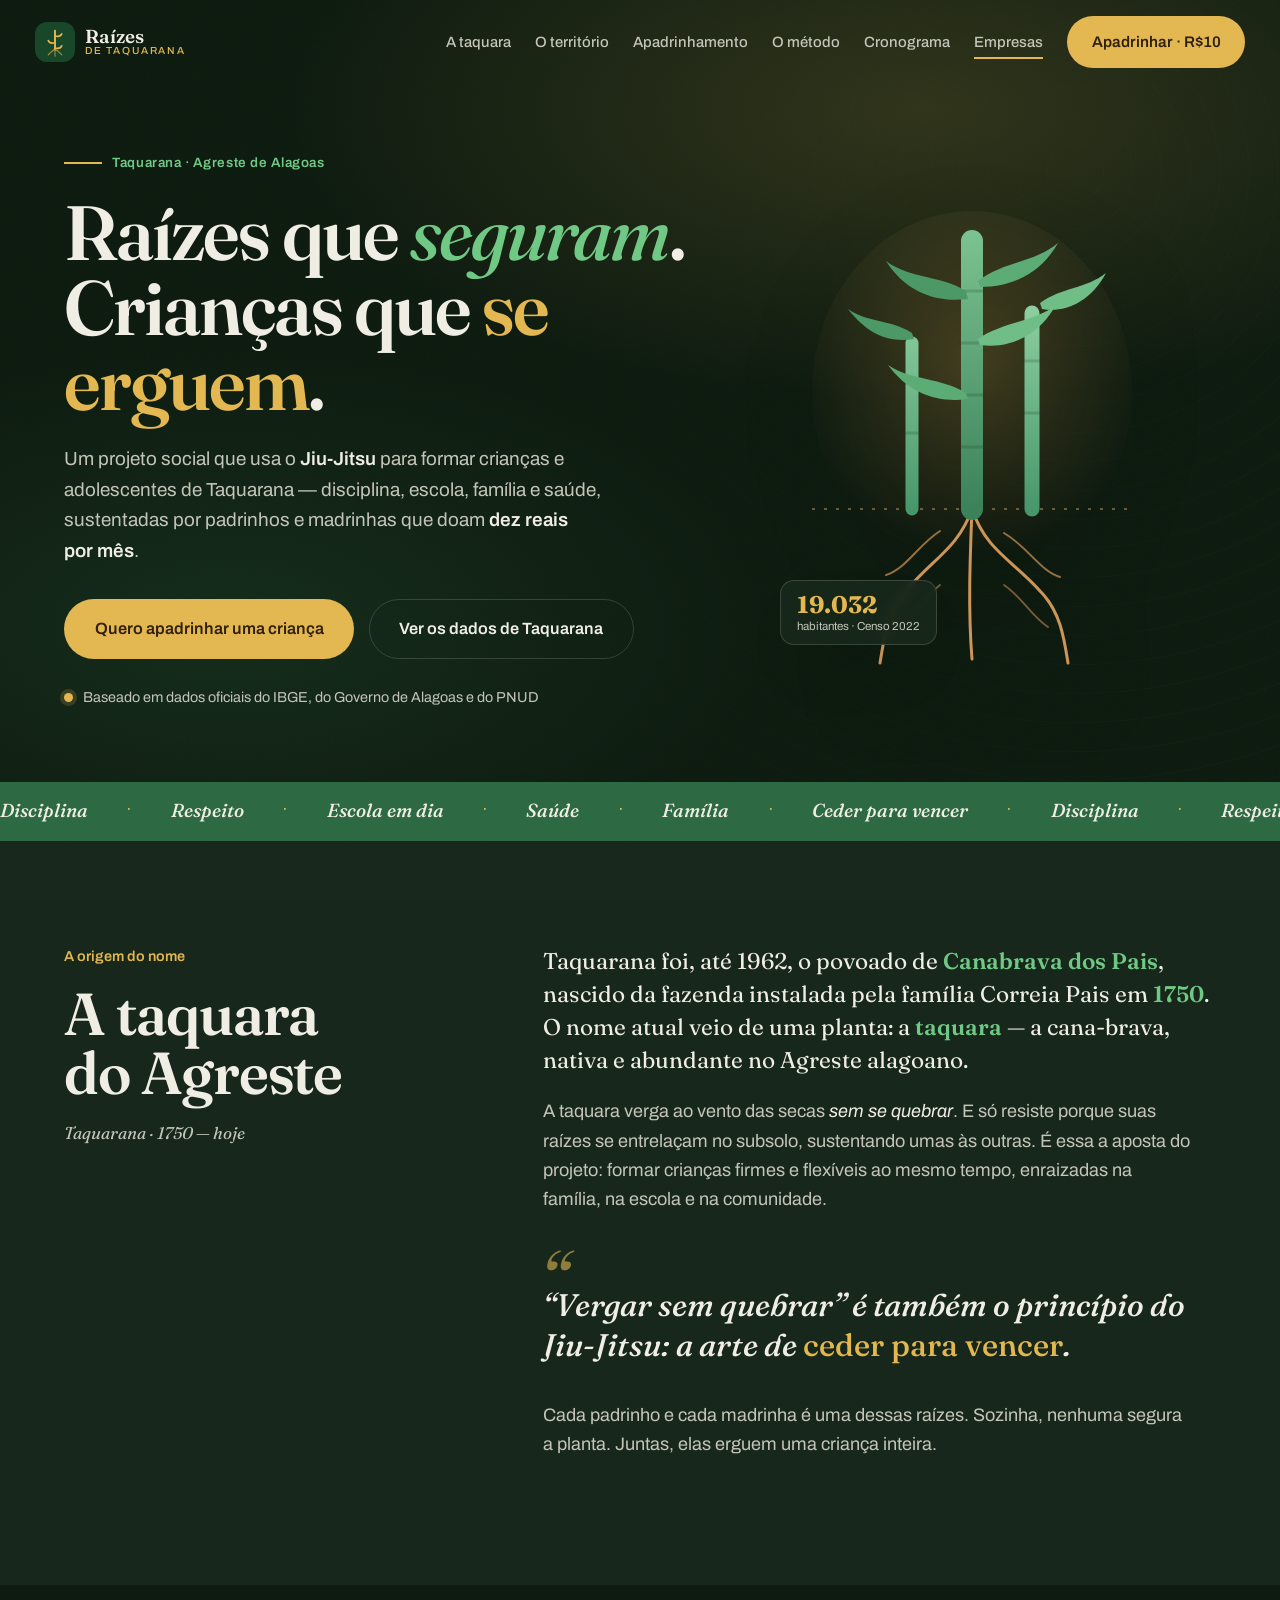
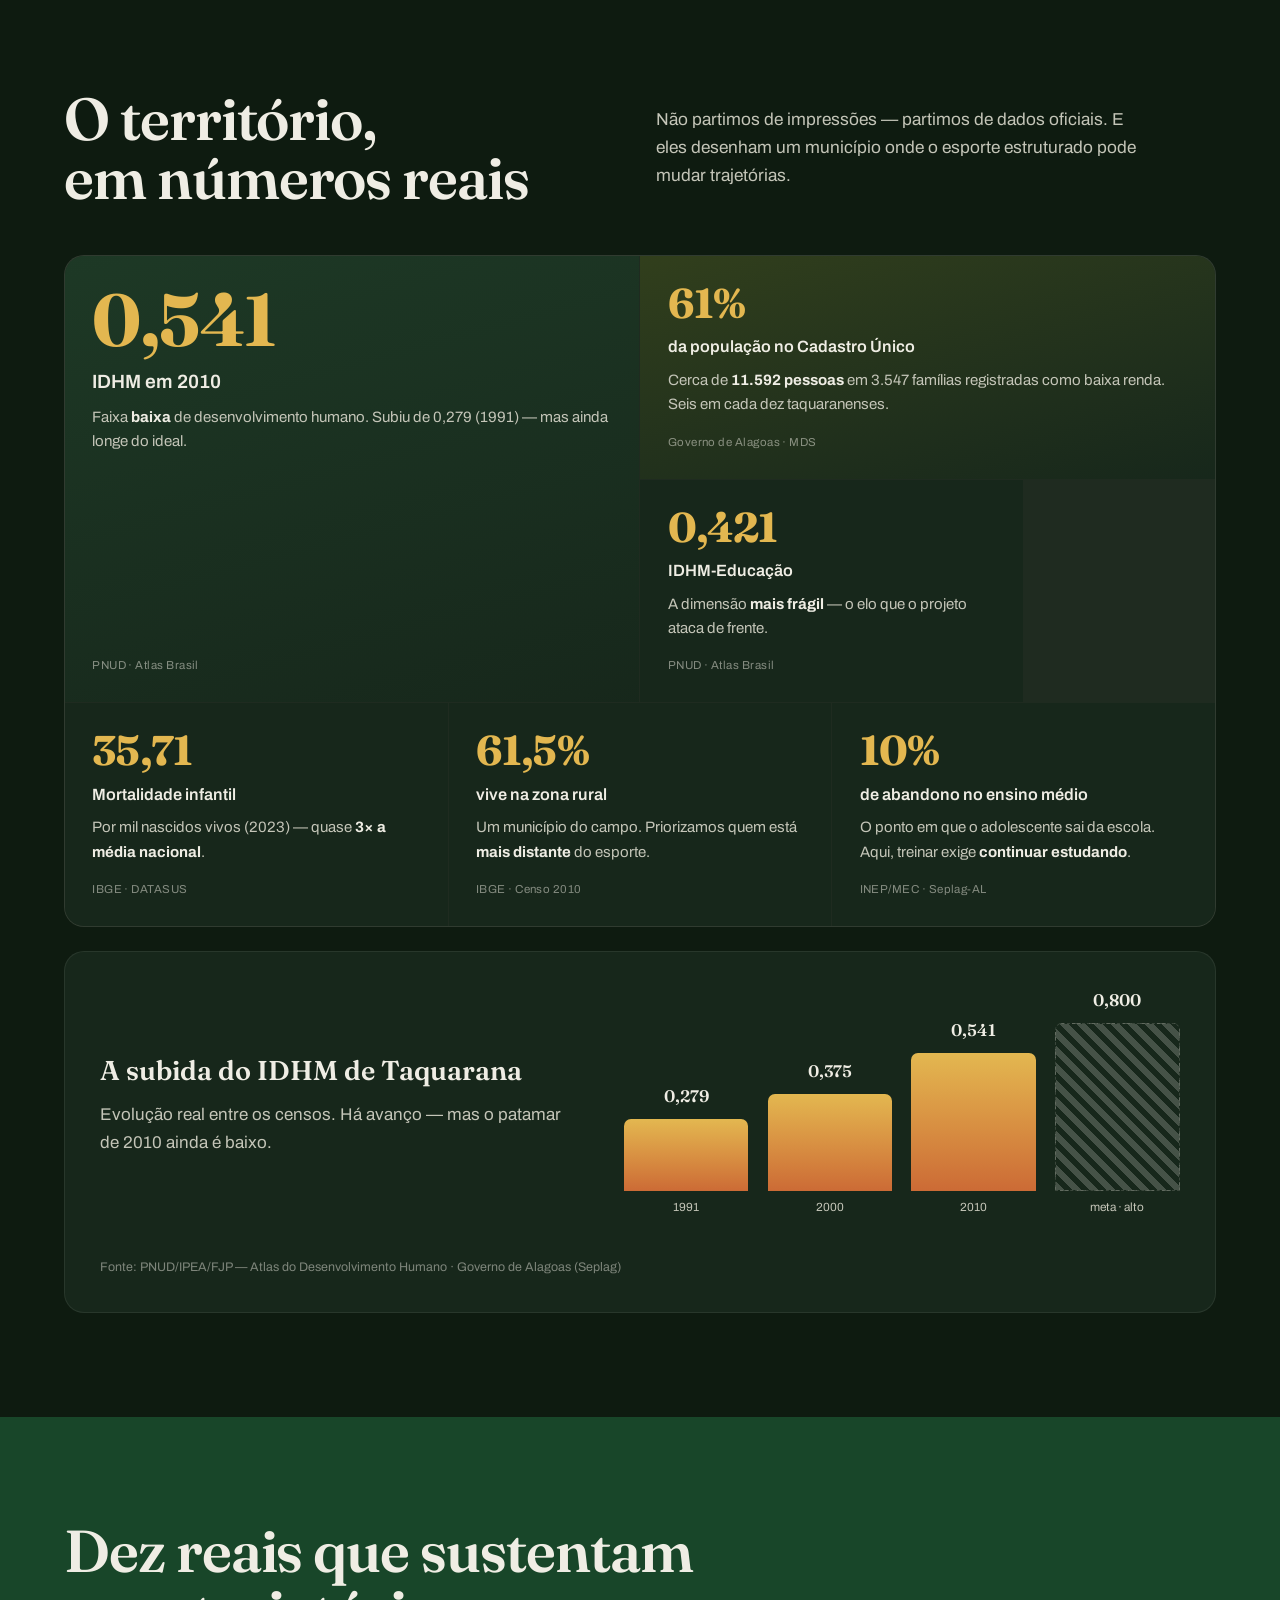
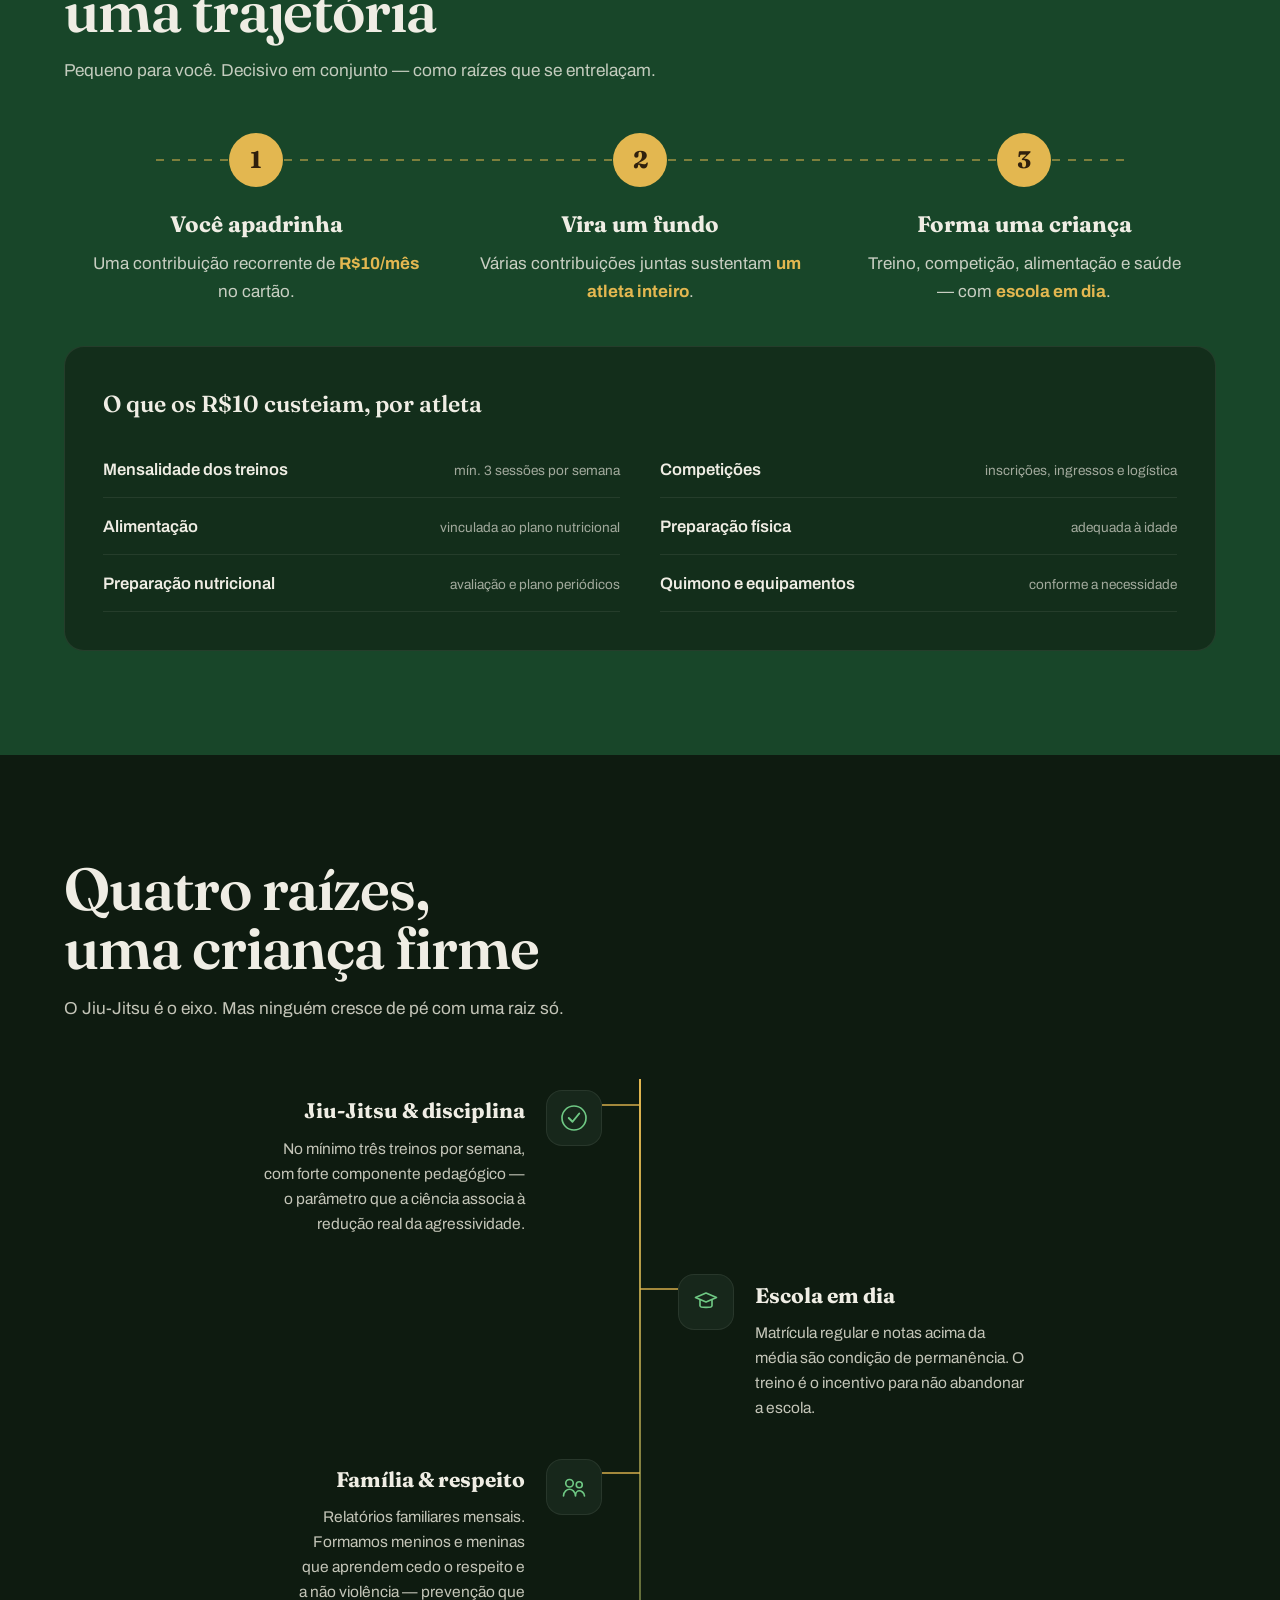
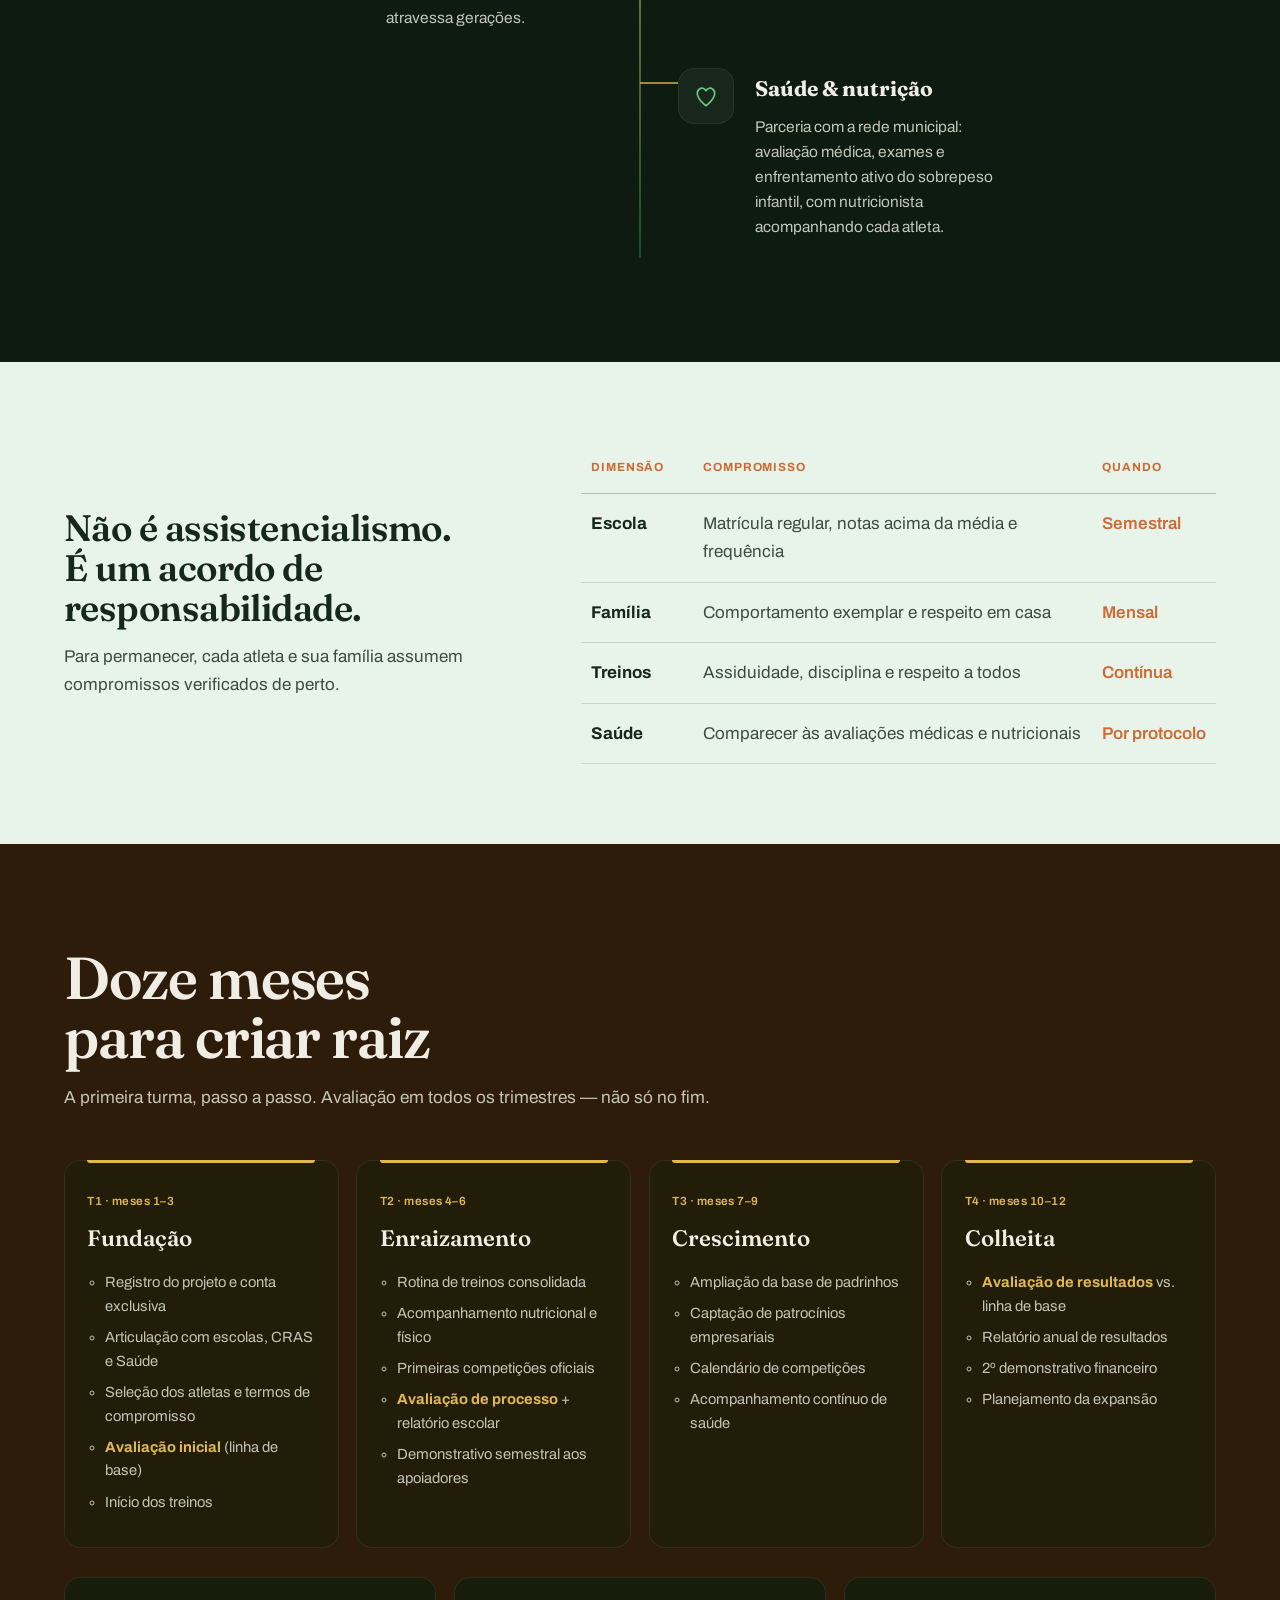
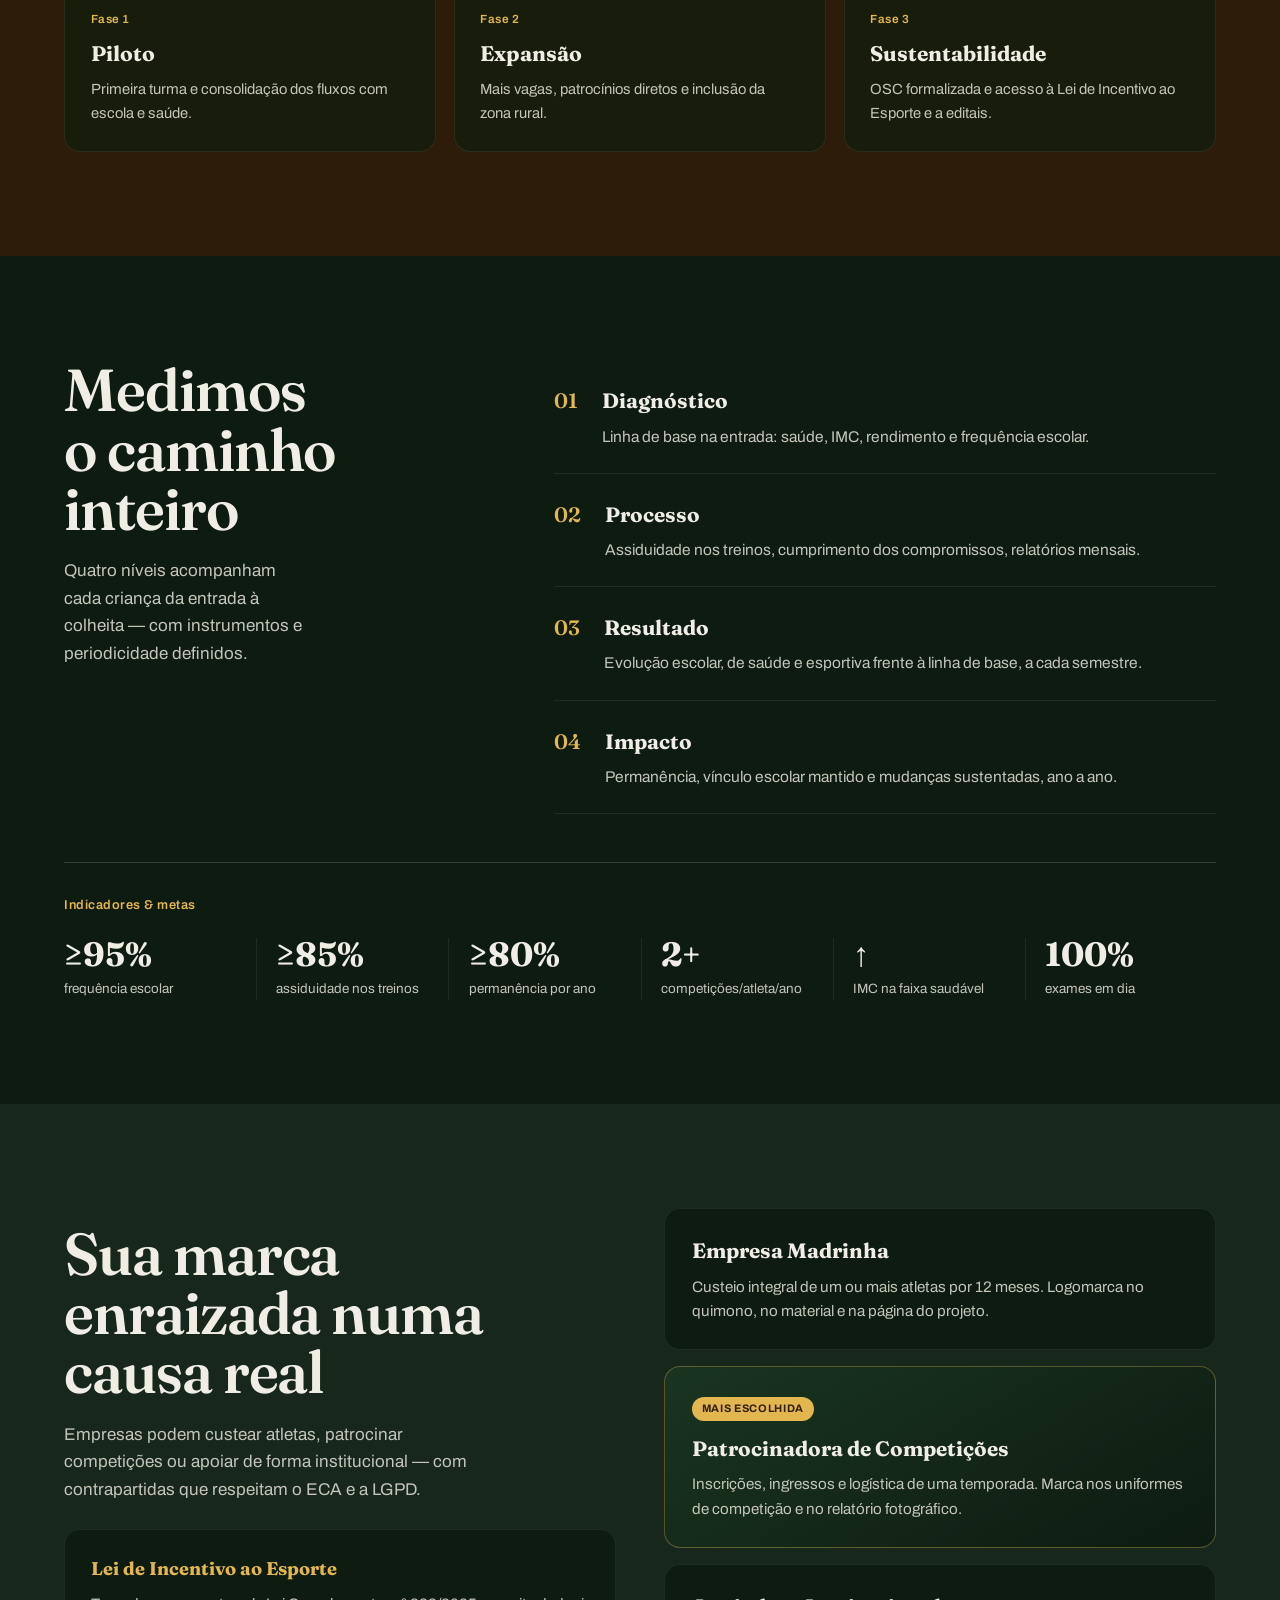
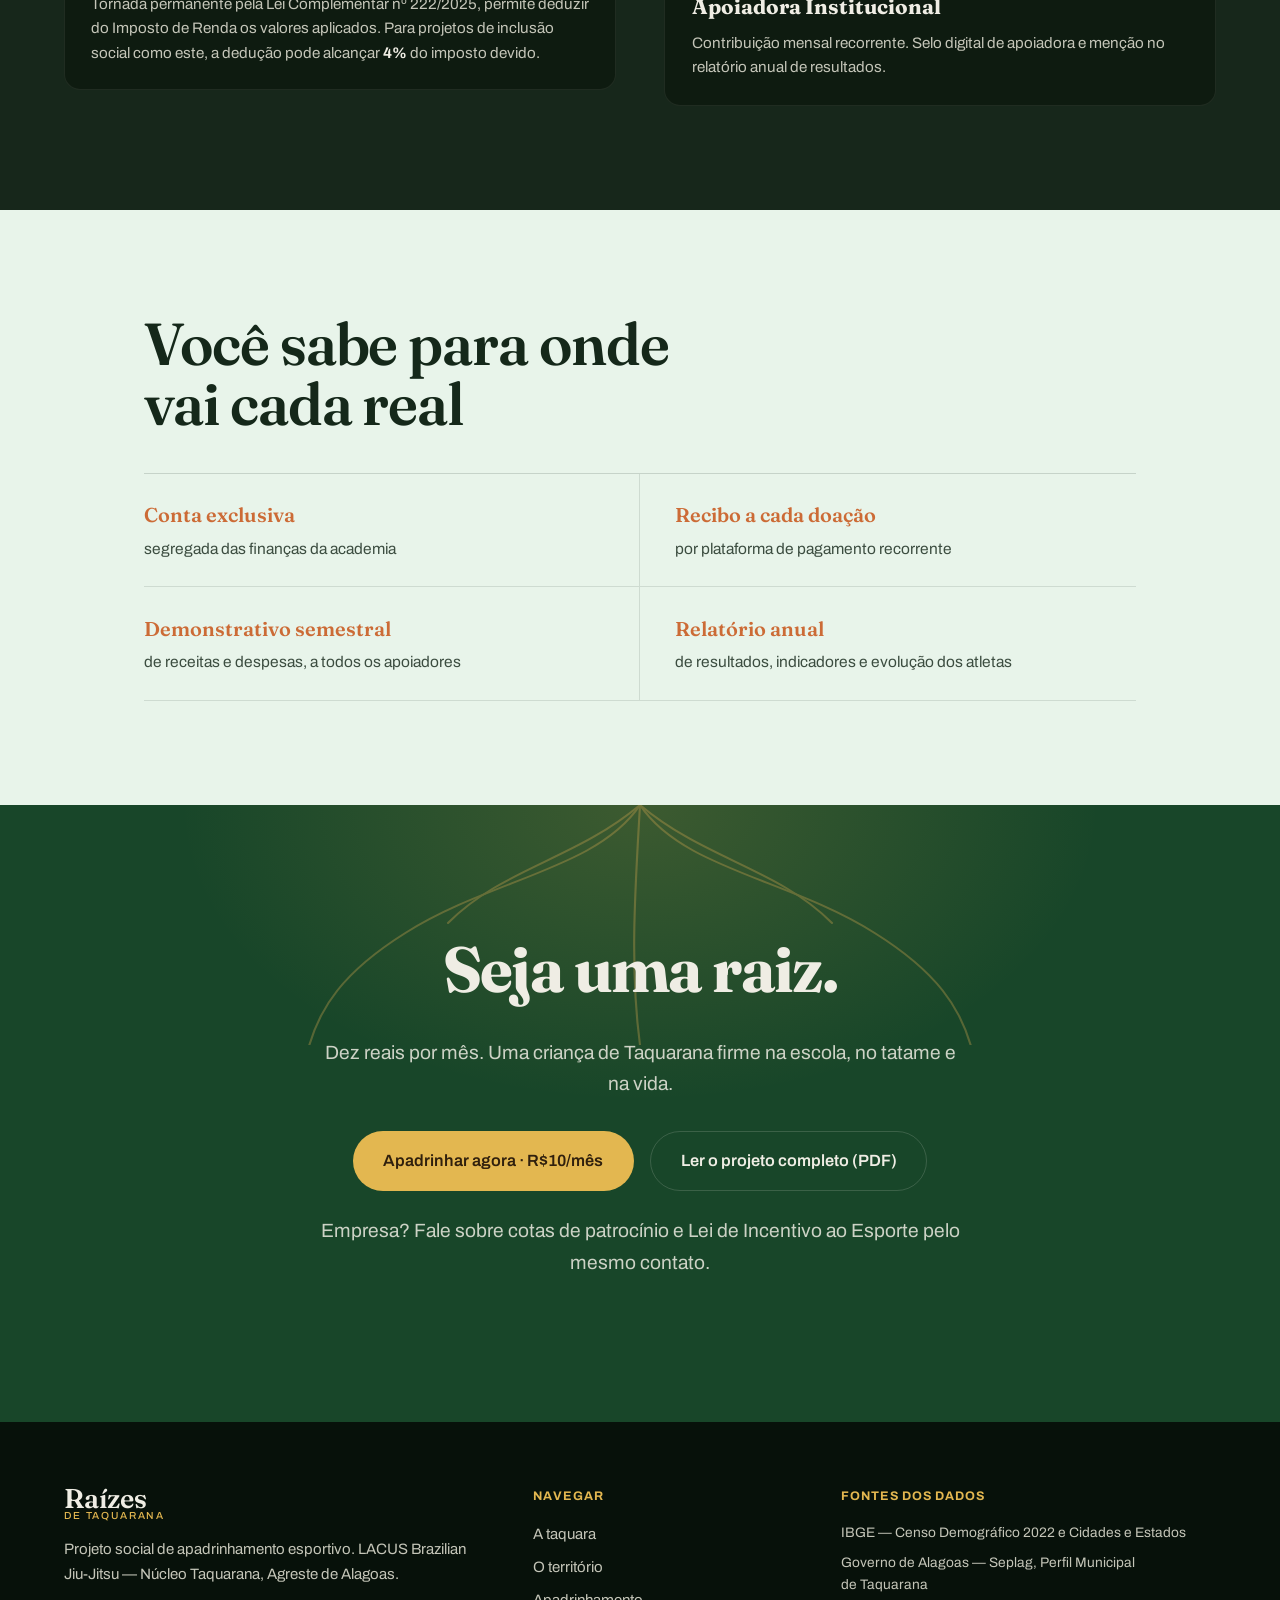
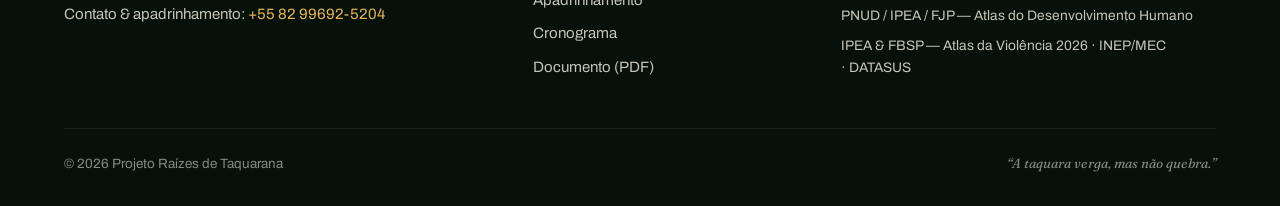
==== commit 02b12d1a: "Redesign do site com a skill impeccable Nova paleta drenched dark-earthen em OKLCH (solo, taquara, s" ====
--- a/index.html
+++ b/index.html
@@ -5,23 +5,25 @@
 <meta name="viewport" content="width=device-width, initial-scale=1.0">
 <title>Raízes de Taquarana — Jiu-Jitsu que forma crianças no Agreste de Alagoas</title>
 <meta name="description" content="Projeto social de apadrinhamento esportivo em Taquarana, Alagoas. Com R$10 por mês você sustenta a formação de uma criança pelo Jiu-Jitsu — esporte, escola, família e saúde. Dados reais, transparência total.">
+<script>document.documentElement.className += " js";</script>
 <link rel="preconnect" href="https://fonts.googleapis.com">
 <link rel="preconnect" href="https://fonts.gstatic.com" crossorigin>
-<link href="https://fonts.googleapis.com/css2?family=Fraunces:ital,opsz,wght@0,9..144,400;0,9..144,500;0,9..144,600;0,9..144,700;0,9..144,900;1,9..144,400;1,9..144,500&family=Archivo:wght@400;500;600;700&display=swap" rel="stylesheet">
+<link href="https://fonts.googleapis.com/css2?family=Fraunces:ital,opsz,wght@0,9..144,400;0,9..144,500;0,9..144,600;0,9..144,700;0,9..144,900;1,9..144,400;1,9..144,500;1,9..144,600&family=Archivo:wght@400;500;600;700&display=swap" rel="stylesheet">
 <link rel="stylesheet" href="styles.css">
-<link rel="icon" href="data:image/svg+xml,<svg xmlns='http://www.w3.org/2000/svg' viewBox='0 0 100 100'><rect width='100' height='100' fill='%232E5D43'/><path d='M50 18 V82 M50 30 q14 4 18 -6 M50 48 q-14 4 -18 -6 M50 64 q14 4 18 -6' stroke='%23D8A24A' stroke-width='5' fill='none' stroke-linecap='round'/></svg>">
+<link rel="icon" href="data:image/svg+xml,<svg xmlns='http://www.w3.org/2000/svg' viewBox='0 0 100 100'><rect width='100' height='100' rx='22' fill='%2316271c'/><path d='M50 16 V84 M50 30 q15 4 19 -7 M50 50 q-15 4 -19 -7 M50 68 q15 4 19 -7' stroke='%23e0ad52' stroke-width='5' fill='none' stroke-linecap='round'/></svg>">
 </head>
 <body>
 <div class="grain" aria-hidden="true"></div>
+<a href="#conteudo" class="skip">Pular para o conteúdo</a>
 
 <!-- ============ NAV ============ -->
 <header class="nav" id="nav">
   <a href="#topo" class="brand" aria-label="Raízes de Taquarana — início">
     <span class="brand-mark" aria-hidden="true">
-      <svg viewBox="0 0 32 40" width="26" height="32">
-        <path d="M16 4 V30" stroke="currentColor" stroke-width="2.4" stroke-linecap="round"/>
-        <path d="M16 11 q7 2 9 -3 M16 20 q-7 2 -9 -3 M16 28 q7 2 9 -3" stroke="currentColor" stroke-width="2.2" fill="none" stroke-linecap="round"/>
-        <path d="M16 30 q-5 4 -9 8 M16 30 q5 4 9 8 M16 30 V39" stroke="currentColor" stroke-width="1.6" fill="none" stroke-linecap="round" opacity=".65"/>
+      <svg viewBox="0 0 32 40" width="24" height="30">
+        <path d="M16 5 V29" stroke="currentColor" stroke-width="2.6" stroke-linecap="round"/>
+        <path d="M16 12 q7 2 9 -3 M16 21 q-7 2 -9 -3 M16 28 q7 2 9 -3" stroke="currentColor" stroke-width="2.2" fill="none" stroke-linecap="round"/>
+        <path d="M16 29 q-5 4 -9 8 M16 29 q5 4 9 8 M16 29 V39" stroke="currentColor" stroke-width="1.6" fill="none" stroke-linecap="round" opacity=".6"/>
       </svg>
     </span>
     <span class="brand-text">Raízes<span class="brand-sub">de Taquarana</span></span>
@@ -34,23 +36,25 @@
     <a href="#cronograma">Cronograma</a>
     <a href="#empresas">Empresas</a>
   </nav>
-  <a href="#apoiar" class="btn btn-clay nav-cta">Apadrinhar · R$10</a>
+  <a href="#apoiar" class="btn btn-sol nav-cta">Apadrinhar · R$10</a>
   <button class="nav-toggle" id="navToggle" aria-label="Abrir menu" aria-expanded="false">
     <span></span><span></span><span></span>
   </button>
 </header>
 
 <main id="topo">
+<span id="conteudo"></span>
 
 <!-- ============ HERO ============ -->
 <section class="hero">
+  <div class="hero-glow" aria-hidden="true"></div>
   <div class="hero-contours" aria-hidden="true"></div>
   <div class="hero-inner">
     <div class="hero-copy">
-      <p class="eyebrow reveal">Taquarana · Agreste de Alagoas</p>
+      <p class="hero-place reveal">Taquarana · Agreste de Alagoas</p>
       <h1 class="hero-title reveal">
         Raízes que <em>seguram</em>.<br>
-        Crianças que <span class="ink-clay">se erguem</span>.
+        Crianças que <span class="sol-word">se erguem</span>.
       </h1>
       <p class="hero-lead reveal">
         Um projeto social que usa o <strong>Jiu-Jitsu</strong> para formar crianças e
@@ -58,37 +62,36 @@
         padrinhos e madrinhas que doam <strong>dez reais por mês</strong>.
       </p>
       <div class="hero-cta reveal">
-        <a href="#apoiar" class="btn btn-clay btn-lg">Quero apadrinhar uma criança</a>
-        <a href="#dados" class="btn btn-ghost btn-lg">Ver os dados de Taquarana</a>
+        <a href="#apoiar" class="btn btn-sol btn-lg">Quero apadrinhar uma criança</a>
+        <a href="#dados" class="btn btn-line btn-lg">Ver os dados de Taquarana</a>
       </div>
       <p class="hero-note reveal">
-        <span class="dot"></span> Baseado em dados oficiais do IBGE, do Governo de Alagoas e do PNUD
+        <span class="seed"></span> Baseado em dados oficiais do IBGE, do Governo de Alagoas e do PNUD
       </p>
     </div>
 
-    <div class="hero-art" aria-hidden="true">
+    <div class="hero-art reveal" aria-hidden="true">
       <svg class="taquara-scene" viewBox="0 0 360 520" fill="none" xmlns="http://www.w3.org/2000/svg">
         <defs>
           <linearGradient id="stalk" x1="0" y1="60" x2="0" y2="340" gradientUnits="userSpaceOnUse">
-            <stop offset="0" stop-color="#4d8c64"/>
-            <stop offset="1" stop-color="#28553d"/>
+            <stop offset="0" stop-color="#7bc290"/>
+            <stop offset="1" stop-color="#3a8159"/>
           </linearGradient>
           <linearGradient id="stalkB" x1="0" y1="130" x2="0" y2="340" gradientUnits="userSpaceOnUse">
-            <stop offset="0" stop-color="#5c9a72"/>
-            <stop offset="1" stop-color="#326b4c"/>
+            <stop offset="0" stop-color="#8ed0a1"/>
+            <stop offset="1" stop-color="#46966a"/>
           </linearGradient>
-          <linearGradient id="soil" x1="0" y1="0" x2="0" y2="1">
-            <stop offset="0" stop-color="#caa86f" stop-opacity="0"/>
-            <stop offset="1" stop-color="#a8743f" stop-opacity=".22"/>
-          </linearGradient>
+          <radialGradient id="soilglow" cx="50%" cy="42%" r="55%">
+            <stop offset="0" stop-color="#e0ad52" stop-opacity=".25"/>
+            <stop offset="1" stop-color="#e0ad52" stop-opacity="0"/>
+          </radialGradient>
         </defs>
 
-        <!-- soil band -->
-        <rect x="0" y="338" width="360" height="182" fill="url(#soil)"/>
-        <line x1="22" y1="338" x2="338" y2="338" stroke="#9c6b3f" stroke-width="2" stroke-dasharray="3 8" opacity=".55"/>
-
-        <!-- ROOTS (draw downward) -->
-        <g class="roots" stroke="#a9763f" stroke-linecap="round" fill="none">
+        <ellipse cx="182" cy="220" rx="160" ry="180" fill="url(#soilglow)"/>
+        <line x1="22" y1="338" x2="338" y2="338" stroke="#c79a5a" stroke-width="2" stroke-dasharray="3 9" opacity=".5"/>
+
+        <!-- ROOTS -->
+        <g class="roots" stroke="#cd9457" stroke-linecap="round" fill="none">
           <path class="root" d="M182 338 C168 378 142 388 116 420 C98 442 94 466 90 492" stroke-width="3"/>
           <path class="root" d="M182 338 C196 380 224 390 250 420 C270 440 274 466 278 492" stroke-width="3"/>
           <path class="root" d="M182 338 C180 388 178 440 182 488" stroke-width="3"/>
@@ -98,13 +101,12 @@
           <path class="root" d="M214 414 C232 426 242 446 258 456" stroke-width="1.8" opacity=".55"/>
         </g>
 
-        <!-- STALKS (draw upward) -->
+        <!-- STALKS -->
         <path class="stalk stalk-2" d="M122 338 V172" stroke="url(#stalkB)" stroke-width="13" stroke-linecap="round"/>
         <path class="stalk stalk-3" d="M242 338 V142" stroke="url(#stalkB)" stroke-width="15" stroke-linecap="round"/>
         <path class="stalk stalk-1" d="M182 338 V70" stroke="url(#stalk)" stroke-width="22" stroke-linecap="round"/>
 
-        <!-- node rings -->
-        <g class="nodes" stroke="#1f3d2d" stroke-width="3" stroke-linecap="round" opacity=".5">
+        <g class="nodes" stroke="#1c3b29" stroke-width="3" stroke-linecap="round" opacity=".45">
           <line x1="170" y1="120" x2="194" y2="120"/>
           <line x1="170" y1="172" x2="194" y2="172"/>
           <line x1="170" y1="224" x2="194" y2="224"/>
@@ -115,40 +117,40 @@
           <line x1="232" y1="242" x2="252" y2="242"/>
         </g>
 
-        <!-- LEAVES -->
         <g class="leaves">
-          <path class="leaf" d="M188 110 C214 90 244 92 268 72 C250 104 220 116 190 116 Z" fill="#4c8a63"/>
-          <path class="leaf" d="M176 120 C150 104 120 108 96 90 C116 122 148 132 178 128 Z" fill="#3f7a57"/>
-          <path class="leaf" d="M188 168 C214 150 242 152 266 134 C248 166 218 178 190 174 Z" fill="#5c9a72"/>
-          <path class="leaf" d="M176 222 C150 206 122 210 98 194 C120 224 150 232 178 228 Z" fill="#4c8a63"/>
-          <path class="leaf" d="M250 132 C272 116 296 118 316 102 C300 132 274 142 252 138 Z" fill="#5c9a72"/>
-          <path class="leaf" d="M122 162 C100 148 78 152 58 138 C78 164 100 172 124 168 Z" fill="#3f7a57"/>
+          <path class="leaf" d="M188 110 C214 90 244 92 268 72 C250 104 220 116 190 116 Z" fill="#5bab74"/>
+          <path class="leaf" d="M176 120 C150 104 120 108 96 90 C116 122 148 132 178 128 Z" fill="#4b9866"/>
+          <path class="leaf" d="M188 168 C214 150 242 152 266 134 C248 166 218 178 190 174 Z" fill="#6fbd86"/>
+          <path class="leaf" d="M176 222 C150 206 122 210 98 194 C120 224 150 232 178 228 Z" fill="#5bab74"/>
+          <path class="leaf" d="M250 132 C272 116 296 118 316 102 C300 132 274 142 252 138 Z" fill="#6fbd86"/>
+          <path class="leaf" d="M122 162 C100 148 78 152 58 138 C78 164 100 172 124 168 Z" fill="#4b9866"/>
         </g>
       </svg>
       <div class="hero-badge">
         <span class="hero-badge-k">19.032</span>
-        <span class="hero-badge-v">habitantes<br>Censo 2022</span>
+        <span class="hero-badge-v">habitantes · Censo 2022</span>
       </div>
     </div>
   </div>
 </section>
 
-<!-- ============ MARQUEE / VALORES ============ -->
+<!-- ============ STRIP ============ -->
 <div class="strip" aria-hidden="true">
   <div class="strip-track">
-    <span>Disciplina</span><i>✦</i><span>Respeito</span><i>✦</i><span>Escola em dia</span><i>✦</i>
-    <span>Saúde</span><i>✦</i><span>Família</span><i>✦</i><span>Ceder para vencer</span><i>✦</i>
-    <span>Disciplina</span><i>✦</i><span>Respeito</span><i>✦</i><span>Escola em dia</span><i>✦</i>
-    <span>Saúde</span><i>✦</i><span>Família</span><i>✦</i><span>Ceder para vencer</span><i>✦</i>
+    <span>Disciplina</span><i>·</i><span>Respeito</span><i>·</i><span>Escola em dia</span><i>·</i>
+    <span>Saúde</span><i>·</i><span>Família</span><i>·</i><span>Ceder para vencer</span><i>·</i>
+    <span>Disciplina</span><i>·</i><span>Respeito</span><i>·</i><span>Escola em dia</span><i>·</i>
+    <span>Saúde</span><i>·</i><span>Família</span><i>·</i><span>Ceder para vencer</span><i>·</i>
   </div>
 </div>
 
 <!-- ============ MANIFESTO ============ -->
 <section class="manifesto" id="manifesto">
   <div class="wrap manifesto-grid">
-    <div class="manifesto-side reveal">
-      <span class="kicker">A origem do nome</span>
-      <h2 class="h-display">A taquara<br>do Agreste</h2>
+    <div class="manifesto-side">
+      <p class="side-meta reveal">A origem do nome</p>
+      <h2 class="display reveal">A taquara<br>do Agreste</h2>
+      <p class="side-foot reveal">Taquarana · 1750 — hoje</p>
     </div>
     <div class="manifesto-body">
       <p class="lead reveal">
@@ -161,9 +163,9 @@
         se entrelaçam no subsolo, sustentando umas às outras. É essa a aposta do projeto: formar
         crianças firmes e flexíveis ao mesmo tempo, enraizadas na família, na escola e na comunidade.
       </p>
-      <blockquote class="pull reveal">
-        “Vergar sem quebrar” é também o princípio do Jiu-Jitsu: a arte de <strong>ceder para vencer</strong>.
-      </blockquote>
+      <figure class="creed reveal">
+        <blockquote>“Vergar sem quebrar” é também o princípio do Jiu-Jitsu: a arte de <em>ceder para vencer</em>.</blockquote>
+      </figure>
       <p class="reveal">
         Cada padrinho e cada madrinha é uma dessas raízes. Sozinha, nenhuma segura a planta. Juntas,
         elas erguem uma criança inteira.
@@ -172,175 +174,181 @@
   </div>
 </section>
 
-<!-- ============ DADOS REAIS ============ -->
+<!-- ============ DADOS ============ -->
 <section class="data" id="dados">
   <div class="wrap">
-    <header class="sec-head reveal">
-      <span class="kicker light">Por que Taquarana</span>
-      <h2 class="h-display invert">O território, em números reais</h2>
-      <p class="sec-sub">
-        Não partimos de impressões. Partimos de dados oficiais — e eles mostram um município onde o
-        esporte estruturado pode mudar trajetórias.
+    <div class="data-head">
+      <h2 class="display reveal">O território,<br>em números reais</h2>
+      <p class="data-intro reveal">
+        Não partimos de impressões — partimos de dados oficiais. E eles desenham um município onde
+        o esporte estruturado pode mudar trajetórias.
       </p>
-    </header>
-
-    <div class="stat-grid">
-      <article class="stat reveal">
-        <div class="stat-num"><span class="count" data-to="0.541" data-dec="3">0,000</span></div>
+    </div>
+
+    <div class="ledger">
+      <article class="fig fig-lead reveal">
+        <span class="fig-k"><span class="count" data-to="0.541" data-dec="3">0,000</span></span>
         <h3>IDHM em 2010</h3>
-        <p>Faixa <strong>baixa</strong> de desenvolvimento humano. Subiu de 0,279 (1991), mas ainda longe do ideal.</p>
-        <span class="src">PNUD · Atlas Brasil</span>
-      </article>
-
-      <article class="stat reveal">
-        <div class="stat-num"><span class="count" data-to="0.421" data-dec="3">0,000</span></div>
-        <h3>IDHM-Educação</h3>
-        <p>A dimensão <strong>mais frágil</strong> do desenvolvimento local — o elo que o projeto ataca de frente.</p>
-        <span class="src">PNUD · Atlas Brasil</span>
-      </article>
-
-      <article class="stat reveal feature">
-        <div class="stat-num"><span class="count" data-to="61" data-suffix="%">0%</span></div>
+        <p>Faixa <strong>baixa</strong> de desenvolvimento humano. Subiu de 0,279 (1991) — mas ainda longe do ideal.</p>
+        <span class="fig-src">PNUD · Atlas Brasil</span>
+      </article>
+
+      <article class="fig fig-human reveal">
+        <span class="fig-k"><span class="count" data-to="61" data-suffix="%">0%</span></span>
         <h3>da população no Cadastro Único</h3>
         <p>Cerca de <strong>11.592 pessoas</strong> em 3.547 famílias registradas como baixa renda. Seis em cada dez taquaranenses.</p>
-        <span class="src">Governo de Alagoas · MDS</span>
-      </article>
-
-      <article class="stat reveal">
-        <div class="stat-num"><span class="count" data-to="35.71" data-dec="2">0,00</span></div>
+        <span class="fig-src">Governo de Alagoas · MDS</span>
+      </article>
+
+      <article class="fig reveal">
+        <span class="fig-k"><span class="count" data-to="0.421" data-dec="3">0,000</span></span>
+        <h3>IDHM-Educação</h3>
+        <p>A dimensão <strong>mais frágil</strong> — o elo que o projeto ataca de frente.</p>
+        <span class="fig-src">PNUD · Atlas Brasil</span>
+      </article>
+
+      <article class="fig reveal">
+        <span class="fig-k"><span class="count" data-to="35.71" data-dec="2">0,00</span></span>
         <h3>Mortalidade infantil</h3>
-        <p>Óbitos por mil nascidos vivos (2023) — quase <strong>3× a média nacional</strong>.</p>
-        <span class="src">IBGE · DATASUS</span>
-      </article>
-
-      <article class="stat reveal">
-        <div class="stat-num"><span class="count" data-to="61.5" data-dec="1" data-suffix="%">0%</span></div>
+        <p>Por mil nascidos vivos (2023) — quase <strong>3× a média nacional</strong>.</p>
+        <span class="fig-src">IBGE · DATASUS</span>
+      </article>
+
+      <article class="fig reveal">
+        <span class="fig-k"><span class="count" data-to="61.5" data-dec="1" data-suffix="%">0%</span></span>
         <h3>vive na zona rural</h3>
-        <p>Um município do campo. O projeto prioriza levar o esporte a quem está <strong>mais distante</strong> dele.</p>
-        <span class="src">IBGE · Censo 2010</span>
-      </article>
-
-      <article class="stat reveal">
-        <div class="stat-num"><span class="count" data-to="10" data-suffix="%">0%</span></div>
+        <p>Um município do campo. Priorizamos quem está <strong>mais distante</strong> do esporte.</p>
+        <span class="fig-src">IBGE · Censo 2010</span>
+      </article>
+
+      <article class="fig reveal">
+        <span class="fig-k"><span class="count" data-to="10" data-suffix="%">0%</span></span>
         <h3>de abandono no ensino médio</h3>
-        <p>O ponto em que o adolescente vulnerável sai da escola. Aqui, treinar exige <strong>continuar estudando</strong>.</p>
-        <span class="src">INEP/MEC · Governo de Alagoas</span>
-      </article>
-    </div>
-
-    <!-- IDHM evolution mini chart -->
-    <div class="idhm reveal">
-      <div class="idhm-head">
+        <p>O ponto em que o adolescente sai da escola. Aqui, treinar exige <strong>continuar estudando</strong>.</p>
+        <span class="fig-src">INEP/MEC · Seplag-AL</span>
+      </article>
+    </div>
+
+    <figure class="idhm reveal">
+      <figcaption>
         <h3>A subida do IDHM de Taquarana</h3>
-        <p>Evolução real do Índice de Desenvolvimento Humano Municipal entre os censos. Há avanço — mas o patamar ainda é baixo.</p>
+        <p>Evolução real entre os censos. Há avanço — mas o patamar de 2010 ainda é baixo.</p>
+      </figcaption>
+      <div class="idhm-plot" role="img" aria-label="IDHM de Taquarana: 0,279 em 1991, 0,375 em 2000, 0,541 em 2010, ante a meta 0,800 de desenvolvimento alto">
+        <span class="col" style="--h:31%"><b>0,279</b><i></i><small>1991</small></span>
+        <span class="col" style="--h:42%"><b>0,375</b><i></i><small>2000</small></span>
+        <span class="col" style="--h:60%"><b>0,541</b><i></i><small>2010</small></span>
+        <span class="col goal" style="--h:89%"><b>0,800</b><i></i><small>meta · alto</small></span>
       </div>
-      <div class="idhm-chart" role="img" aria-label="Gráfico: IDHM de Taquarana 0,279 em 1991, 0,375 em 2000 e 0,541 em 2010">
-        <div class="bar"><span class="bar-fill" style="--h:31%"></span><b>0,279</b><small>1991</small></div>
-        <div class="bar"><span class="bar-fill" style="--h:42%"></span><b>0,375</b><small>2000</small></div>
-        <div class="bar"><span class="bar-fill" style="--h:60%"></span><b>0,541</b><small>2010</small></div>
-        <div class="bar ghost"><span class="bar-fill" style="--h:89%"></span><b>0,800</b><small>meta de<br>desenv. alto</small></div>
-      </div>
-      <p class="src light">Fonte: PNUD/IPEA/FJP — Atlas do Desenvolvimento Humano no Brasil · Governo de Alagoas (Seplag)</p>
-    </div>
+      <p class="idhm-src">Fonte: PNUD/IPEA/FJP — Atlas do Desenvolvimento Humano · Governo de Alagoas (Seplag)</p>
+    </figure>
   </div>
 </section>
 
 <!-- ============ COMO FUNCIONA ============ -->
 <section class="how" id="como">
   <div class="wrap">
-    <header class="sec-head reveal">
-      <span class="kicker">Como funciona</span>
-      <h2 class="h-display">Dez reais que sustentam<br>uma trajetória</h2>
-    </header>
-
-    <div class="how-flow">
-      <div class="flow-step reveal">
-        <span class="flow-n">01</span>
+    <div class="how-head">
+      <h2 class="display reveal">Dez reais que sustentam<br>uma trajetória</h2>
+      <p class="reveal">Pequeno para você. Decisivo em conjunto — como raízes que se entrelaçam.</p>
+    </div>
+
+    <ol class="flow">
+      <li class="flow-step reveal">
+        <span class="flow-n">1</span>
         <h3>Você apadrinha</h3>
-        <p>Uma contribuição recorrente de <strong>R$10/mês</strong> no cartão. Pequena para você, decisiva em conjunto.</p>
-      </div>
-      <div class="flow-arrow reveal" aria-hidden="true">→</div>
-      <div class="flow-step reveal">
-        <span class="flow-n">02</span>
+        <p>Uma contribuição recorrente de <strong>R$10/mês</strong> no cartão.</p>
+      </li>
+      <li class="flow-step reveal">
+        <span class="flow-n">2</span>
         <h3>Vira um fundo</h3>
-        <p>Várias contribuições juntas sustentam <strong>um atleta inteiro</strong>. Como raízes que se entrelaçam.</p>
-      </div>
-      <div class="flow-arrow reveal" aria-hidden="true">→</div>
-      <div class="flow-step reveal">
-        <span class="flow-n">03</span>
+        <p>Várias contribuições juntas sustentam <strong>um atleta inteiro</strong>.</p>
+      </li>
+      <li class="flow-step reveal">
+        <span class="flow-n">3</span>
         <h3>Forma uma criança</h3>
-        <p>Treino, competição, alimentação e saúde — com escola em dia como condição.</p>
-      </div>
-    </div>
+        <p>Treino, competição, alimentação e saúde — com <strong>escola em dia</strong>.</p>
+      </li>
+    </ol>
 
     <div class="covers reveal">
       <h3 class="covers-title">O que os R$10 custeiam, por atleta</h3>
-      <ul class="covers-list">
-        <li><span>Mensalidade dos treinos</span><em>mín. 3 sessões por semana</em></li>
-        <li><span>Competições</span><em>inscrições, ingressos e logística</em></li>
-        <li><span>Alimentação</span><em>vinculada ao plano nutricional</em></li>
-        <li><span>Preparação física</span><em>adequada à idade</em></li>
-        <li><span>Preparação nutricional</span><em>avaliação e plano periódicos</em></li>
-        <li><span>Quimono e equipamentos</span><em>conforme a necessidade</em></li>
-      </ul>
-    </div>
-  </div>
-</section>
-
-<!-- ============ MÉTODO: 4 RAÍZES ============ -->
+      <dl class="covers-list">
+        <div><dt>Mensalidade dos treinos</dt><dd>mín. 3 sessões por semana</dd></div>
+        <div><dt>Competições</dt><dd>inscrições, ingressos e logística</dd></div>
+        <div><dt>Alimentação</dt><dd>vinculada ao plano nutricional</dd></div>
+        <div><dt>Preparação física</dt><dd>adequada à idade</dd></div>
+        <div><dt>Preparação nutricional</dt><dd>avaliação e plano periódicos</dd></div>
+        <div><dt>Quimono e equipamentos</dt><dd>conforme a necessidade</dd></div>
+      </dl>
+    </div>
+  </div>
+</section>
+
+<!-- ============ MÉTODO ============ -->
 <section class="method" id="metodo">
   <div class="wrap">
-    <header class="sec-head reveal">
-      <span class="kicker">O método</span>
-      <h2 class="h-display">Quatro raízes,<br>uma criança firme</h2>
-      <p class="sec-sub">O Jiu-Jitsu é o eixo. Mas ninguém cresce de pé com uma raiz só. O projeto se apoia em quatro.</p>
-    </header>
-
-    <div class="root-grid">
-      <article class="root-card reveal">
-        <span class="root-ic" aria-hidden="true">
+    <div class="method-head">
+      <h2 class="display reveal">Quatro raízes,<br>uma criança firme</h2>
+      <p class="reveal">O Jiu-Jitsu é o eixo. Mas ninguém cresce de pé com uma raiz só.</p>
+    </div>
+
+    <div class="stem">
+      <article class="branch reveal">
+        <span class="branch-ic" aria-hidden="true">
           <svg viewBox="0 0 40 40"><circle cx="20" cy="20" r="16" stroke="currentColor" stroke-width="2.2" fill="none"/><path d="M13 20 l5 5 9-11" stroke="currentColor" stroke-width="2.6" fill="none" stroke-linecap="round" stroke-linejoin="round"/></svg>
         </span>
-        <h3>Jiu-Jitsu &amp; disciplina</h3>
-        <p>No mínimo três treinos por semana, com forte componente pedagógico — o parâmetro que a ciência associa à redução real da agressividade.</p>
-      </article>
-      <article class="root-card reveal">
-        <span class="root-ic" aria-hidden="true">
+        <div>
+          <h3>Jiu-Jitsu &amp; disciplina</h3>
+          <p>No mínimo três treinos por semana, com forte componente pedagógico — o parâmetro que a ciência associa à redução real da agressividade.</p>
+        </div>
+      </article>
+      <article class="branch reveal">
+        <span class="branch-ic" aria-hidden="true">
           <svg viewBox="0 0 40 40"><path d="M6 14 L20 8 L34 14 L20 20 Z" stroke="currentColor" stroke-width="2.2" fill="none" stroke-linejoin="round"/><path d="M12 17 v8 c0 3 16 3 16 0 v-8" stroke="currentColor" stroke-width="2.2" fill="none" stroke-linecap="round"/></svg>
         </span>
-        <h3>Escola em dia</h3>
-        <p>Matrícula regular e notas acima da média são condição de permanência. O treino é o incentivo para não abandonar a escola.</p>
-      </article>
-      <article class="root-card reveal">
-        <span class="root-ic" aria-hidden="true">
+        <div>
+          <h3>Escola em dia</h3>
+          <p>Matrícula regular e notas acima da média são condição de permanência. O treino é o incentivo para não abandonar a escola.</p>
+        </div>
+      </article>
+      <article class="branch reveal">
+        <span class="branch-ic" aria-hidden="true">
           <svg viewBox="0 0 40 40"><circle cx="14" cy="15" r="5" stroke="currentColor" stroke-width="2.2" fill="none"/><circle cx="27" cy="17" r="4" stroke="currentColor" stroke-width="2.2" fill="none"/><path d="M6 32 c0-6 5-9 8-9 s8 3 8 9 M22 32 c0-5 3-7 5-7 s7 2 7 7" stroke="currentColor" stroke-width="2.2" fill="none" stroke-linecap="round"/></svg>
         </span>
-        <h3>Família &amp; respeito</h3>
-        <p>Relatórios familiares mensais. Formamos meninos e meninas que aprendem cedo o respeito e a não violência — prevenção que atravessa gerações.</p>
-      </article>
-      <article class="root-card reveal">
-        <span class="root-ic" aria-hidden="true">
+        <div>
+          <h3>Família &amp; respeito</h3>
+          <p>Relatórios familiares mensais. Formamos meninos e meninas que aprendem cedo o respeito e a não violência — prevenção que atravessa gerações.</p>
+        </div>
+      </article>
+      <article class="branch reveal">
+        <span class="branch-ic" aria-hidden="true">
           <svg viewBox="0 0 40 40"><path d="M20 33 C8 24 6 15 11 11 c3-3 7-1 9 2 c2-3 6-5 9-2 c5 4 3 13-9 22 Z" stroke="currentColor" stroke-width="2.2" fill="none" stroke-linejoin="round"/></svg>
         </span>
-        <h3>Saúde &amp; nutrição</h3>
-        <p>Parceria com a rede municipal: avaliação médica, exames e enfrentamento ativo do sobrepeso infantil, com nutricionista acompanhando cada atleta.</p>
-      </article>
-    </div>
-
-    <!-- O PACTO -->
-    <div class="pact reveal">
-      <div class="pact-head">
-        <span class="kicker">O pacto</span>
-        <h3>Não é assistencialismo. É um acordo de responsabilidade.</h3>
-        <p>Para permanecer no projeto, cada atleta e sua família assumem compromissos verificados de perto.</p>
+        <div>
+          <h3>Saúde &amp; nutrição</h3>
+          <p>Parceria com a rede municipal: avaliação médica, exames e enfrentamento ativo do sobrepeso infantil, com nutricionista acompanhando cada atleta.</p>
+        </div>
+      </article>
+    </div>
+  </div>
+
+  <!-- O PACTO (relevo claro) -->
+  <div class="pact-band">
+    <div class="wrap pact">
+      <div class="pact-head reveal">
+        <h3 class="display-sm">Não é assistencialismo.<br>É um acordo de responsabilidade.</h3>
+        <p>Para permanecer, cada atleta e sua família assumem compromissos verificados de perto.</p>
       </div>
-      <div class="pact-table">
-        <div class="pact-row pact-row-head"><span>Dimensão</span><span>Compromisso</span><span>Quando</span></div>
-        <div class="pact-row"><span>Escola</span><span>Matrícula regular, notas acima da média e frequência</span><span>Semestral</span></div>
-        <div class="pact-row"><span>Família</span><span>Comportamento exemplar e respeito em casa</span><span>Mensal</span></div>
-        <div class="pact-row"><span>Treinos</span><span>Assiduidade, disciplina e respeito a todos</span><span>Contínua</span></div>
-        <div class="pact-row"><span>Saúde</span><span>Comparecer às avaliações médicas e nutricionais</span><span>Por protocolo</span></div>
-      </div>
+      <table class="pact-table reveal">
+        <thead><tr><th scope="col">Dimensão</th><th scope="col">Compromisso</th><th scope="col">Quando</th></tr></thead>
+        <tbody>
+          <tr><th scope="row">Escola</th><td>Matrícula regular, notas acima da média e frequência</td><td>Semestral</td></tr>
+          <tr><th scope="row">Família</th><td>Comportamento exemplar e respeito em casa</td><td>Mensal</td></tr>
+          <tr><th scope="row">Treinos</th><td>Assiduidade, disciplina e respeito a todos</td><td>Contínua</td></tr>
+          <tr><th scope="row">Saúde</th><td>Comparecer às avaliações médicas e nutricionais</td><td>Por protocolo</td></tr>
+        </tbody>
+      </table>
     </div>
   </div>
 </section>
@@ -348,15 +356,14 @@
 <!-- ============ CRONOGRAMA ============ -->
 <section class="timeline" id="cronograma">
   <div class="wrap">
-    <header class="sec-head reveal">
-      <span class="kicker light">Cronograma</span>
-      <h2 class="h-display invert">Doze meses para criar raiz</h2>
-      <p class="sec-sub">A primeira turma, passo a passo. Avaliação em todos os trimestres — não só no fim.</p>
-    </header>
-
-    <div class="tl-track">
-      <article class="tl-item reveal">
-        <span class="tl-q">Trimestre 1 · M1–M3</span>
+    <div class="tl-head">
+      <h2 class="display reveal">Doze meses<br>para criar raiz</h2>
+      <p class="reveal">A primeira turma, passo a passo. Avaliação em todos os trimestres — não só no fim.</p>
+    </div>
+
+    <ol class="tl-track">
+      <li class="tl-item reveal">
+        <span class="tl-q">T1 · meses 1–3</span>
         <h3>Fundação</h3>
         <ul>
           <li>Registro do projeto e conta exclusiva</li>
@@ -365,9 +372,9 @@
           <li><strong>Avaliação inicial</strong> (linha de base)</li>
           <li>Início dos treinos</li>
         </ul>
-      </article>
-      <article class="tl-item reveal">
-        <span class="tl-q">Trimestre 2 · M4–M6</span>
+      </li>
+      <li class="tl-item reveal">
+        <span class="tl-q">T2 · meses 4–6</span>
         <h3>Enraizamento</h3>
         <ul>
           <li>Rotina de treinos consolidada</li>
@@ -376,9 +383,9 @@
           <li><strong>Avaliação de processo</strong> + relatório escolar</li>
           <li>Demonstrativo semestral aos apoiadores</li>
         </ul>
-      </article>
-      <article class="tl-item reveal">
-        <span class="tl-q">Trimestre 3 · M7–M9</span>
+      </li>
+      <li class="tl-item reveal">
+        <span class="tl-q">T3 · meses 7–9</span>
         <h3>Crescimento</h3>
         <ul>
           <li>Ampliação da base de padrinhos</li>
@@ -386,9 +393,9 @@
           <li>Calendário de competições</li>
           <li>Acompanhamento contínuo de saúde</li>
         </ul>
-      </article>
-      <article class="tl-item reveal">
-        <span class="tl-q">Trimestre 4 · M10–M12</span>
+      </li>
+      <li class="tl-item reveal">
+        <span class="tl-q">T4 · meses 10–12</span>
         <h3>Colheita</h3>
         <ul>
           <li><strong>Avaliação de resultados</strong> vs. linha de base</li>
@@ -396,14 +403,13 @@
           <li>2º demonstrativo financeiro</li>
           <li>Planejamento da expansão</li>
         </ul>
-      </article>
-    </div>
-
-    <!-- 3 fases -->
-    <div class="phases reveal">
-      <div class="phase"><span>Fase 1</span><h4>Piloto</h4><p>Primeira turma e consolidação dos fluxos com escola e saúde.</p></div>
-      <div class="phase"><span>Fase 2</span><h4>Expansão</h4><p>Mais vagas, patrocínios diretos e inclusão da zona rural.</p></div>
-      <div class="phase"><span>Fase 3</span><h4>Sustentabilidade</h4><p>OSC formalizada e acesso à Lei de Incentivo ao Esporte e editais.</p></div>
+      </li>
+    </ol>
+
+    <div class="phases">
+      <div class="phase reveal"><span>Fase 1</span><h4>Piloto</h4><p>Primeira turma e consolidação dos fluxos com escola e saúde.</p></div>
+      <div class="phase reveal"><span>Fase 2</span><h4>Expansão</h4><p>Mais vagas, patrocínios diretos e inclusão da zona rural.</p></div>
+      <div class="phase reveal"><span>Fase 3</span><h4>Sustentabilidade</h4><p>OSC formalizada e acesso à Lei de Incentivo ao Esporte e a editais.</p></div>
     </div>
   </div>
 </section>
@@ -411,29 +417,28 @@
 <!-- ============ AVALIAÇÃO ============ -->
 <section class="evalsec" id="avaliacao">
   <div class="wrap eval-grid">
-    <div class="eval-side reveal">
-      <span class="kicker">Avaliação contínua</span>
-      <h2 class="h-display">Medimos<br>o caminho<br>inteiro</h2>
-      <p>Quatro níveis de avaliação acompanham cada criança da entrada à colheita — com instrumentos e periodicidade definidos.</p>
-    </div>
-    <div class="eval-levels">
-      <div class="eval-lv reveal"><span class="lv-n">01</span><div><h4>Diagnóstico</h4><p>Linha de base na entrada: saúde, IMC, rendimento e frequência escolar.</p></div></div>
-      <div class="eval-lv reveal"><span class="lv-n">02</span><div><h4>Processo</h4><p>Assiduidade nos treinos, cumprimento dos compromissos, relatórios mensais.</p></div></div>
-      <div class="eval-lv reveal"><span class="lv-n">03</span><div><h4>Resultado</h4><p>Evolução escolar, de saúde e esportiva frente à linha de base, a cada semestre.</p></div></div>
-      <div class="eval-lv reveal"><span class="lv-n">04</span><div><h4>Impacto</h4><p>Permanência, vínculo escolar mantido e mudanças sustentadas, ano a ano.</p></div></div>
-    </div>
+    <div class="eval-side">
+      <h2 class="display reveal">Medimos<br>o caminho<br>inteiro</h2>
+      <p class="reveal">Quatro níveis acompanham cada criança da entrada à colheita — com instrumentos e periodicidade definidos.</p>
+    </div>
+    <ol class="ladder">
+      <li class="rung reveal"><span class="rung-n">01</span><div><h4>Diagnóstico</h4><p>Linha de base na entrada: saúde, IMC, rendimento e frequência escolar.</p></div></li>
+      <li class="rung reveal"><span class="rung-n">02</span><div><h4>Processo</h4><p>Assiduidade nos treinos, cumprimento dos compromissos, relatórios mensais.</p></div></li>
+      <li class="rung reveal"><span class="rung-n">03</span><div><h4>Resultado</h4><p>Evolução escolar, de saúde e esportiva frente à linha de base, a cada semestre.</p></div></li>
+      <li class="rung reveal"><span class="rung-n">04</span><div><h4>Impacto</h4><p>Permanência, vínculo escolar mantido e mudanças sustentadas, ano a ano.</p></div></li>
+    </ol>
   </div>
 
   <div class="wrap">
-    <div class="ind reveal">
-      <h3>Indicadores &amp; metas</h3>
-      <div class="ind-grid">
-        <div class="ind-item"><b>≥ 95%</b><span>frequência escolar</span></div>
-        <div class="ind-item"><b>≥ 85%</b><span>assiduidade nos treinos</span></div>
-        <div class="ind-item"><b>≥ 80%</b><span>permanência no programa/ano</span></div>
-        <div class="ind-item"><b>2+</b><span>competições por atleta/ano</span></div>
-        <div class="ind-item"><b>↑</b><span>IMC na faixa saudável</span></div>
-        <div class="ind-item"><b>100%</b><span>exames de saúde em dia</span></div>
+    <div class="metrics reveal">
+      <p class="metrics-title">Indicadores &amp; metas</p>
+      <div class="metrics-row">
+        <span><b>≥95%</b>frequência escolar</span>
+        <span><b>≥85%</b>assiduidade nos treinos</span>
+        <span><b>≥80%</b>permanência por ano</span>
+        <span><b>2+</b>competições/atleta/ano</span>
+        <span><b>↑</b>IMC na faixa saudável</span>
+        <span><b>100%</b>exames em dia</span>
       </div>
     </div>
   </div>
@@ -442,47 +447,55 @@
 <!-- ============ EMPRESAS ============ -->
 <section class="biz" id="empresas">
   <div class="wrap biz-grid">
-    <div class="biz-copy reveal">
-      <span class="kicker light">Para empresas</span>
-      <h2 class="h-display invert">Sua marca enraizada<br>numa causa real</h2>
-      <p>Empresas podem custear atletas, patrocinar competições ou apoiar de forma institucional — com contrapartidas de visibilidade que respeitam o ECA e a LGPD.</p>
-      <p class="biz-law">
-        <strong>Lei de Incentivo ao Esporte.</strong> Tornada permanente pela Lei Complementar nº 222/2025,
-        permite deduzir do Imposto de Renda os valores aplicados. Para projetos de inclusão social
-        como este, a dedução pode alcançar <strong>4%</strong> do imposto devido.
-      </p>
-    </div>
-    <div class="biz-cards">
-      <div class="biz-card reveal"><h4>Empresa Madrinha</h4><p>Custeio integral de um ou mais atletas por 12 meses. Logomarca no quimono, no material e na página do projeto.</p></div>
-      <div class="biz-card reveal"><h4>Patrocinadora de Competições</h4><p>Inscrições, ingressos e logística de uma temporada. Marca nos uniformes de competição.</p></div>
-      <div class="biz-card reveal"><h4>Apoiadora Institucional</h4><p>Contribuição mensal recorrente. Selo digital de apoiadora e menção no relatório anual.</p></div>
+    <div class="biz-copy">
+      <h2 class="display reveal">Sua marca<br>enraizada numa<br>causa real</h2>
+      <p class="reveal">Empresas podem custear atletas, patrocinar competições ou apoiar de forma institucional — com contrapartidas que respeitam o ECA e a LGPD.</p>
+      <div class="biz-law reveal">
+        <h4>Lei de Incentivo ao Esporte</h4>
+        <p>Tornada permanente pela Lei Complementar nº 222/2025, permite deduzir do Imposto de Renda os valores aplicados. Para projetos de inclusão social como este, a dedução pode alcançar <strong>4%</strong> do imposto devido.</p>
+      </div>
+    </div>
+    <div class="tiers">
+      <article class="tier reveal">
+        <h4>Empresa Madrinha</h4>
+        <p>Custeio integral de um ou mais atletas por 12 meses. Logomarca no quimono, no material e na página do projeto.</p>
+      </article>
+      <article class="tier tier-feature reveal">
+        <span class="tier-tag">mais escolhida</span>
+        <h4>Patrocinadora de Competições</h4>
+        <p>Inscrições, ingressos e logística de uma temporada. Marca nos uniformes de competição e no relatório fotográfico.</p>
+      </article>
+      <article class="tier reveal">
+        <h4>Apoiadora Institucional</h4>
+        <p>Contribuição mensal recorrente. Selo digital de apoiadora e menção no relatório anual de resultados.</p>
+      </article>
     </div>
   </div>
 </section>
 
 <!-- ============ TRANSPARÊNCIA ============ -->
 <section class="transp">
-  <div class="wrap transp-inner reveal">
-    <span class="kicker">Transparência</span>
-    <h2 class="h-display">Você sabe para onde vai cada real</h2>
-    <div class="transp-list">
-      <div><b>Conta exclusiva</b><span>segregada das finanças da academia</span></div>
-      <div><b>Recibo a cada doação</b><span>por plataforma de pagamento recorrente</span></div>
-      <div><b>Demonstrativo semestral</b><span>de receitas e despesas, a todos os apoiadores</span></div>
-      <div><b>Relatório anual</b><span>de resultados, indicadores e evolução dos atletas</span></div>
-    </div>
-  </div>
-</section>
-
-<!-- ============ CTA FINAL ============ -->
+  <div class="wrap transp-inner">
+    <h2 class="display reveal">Você sabe para onde<br>vai cada real</h2>
+    <dl class="transp-list">
+      <div class="reveal"><dt>Conta exclusiva</dt><dd>segregada das finanças da academia</dd></div>
+      <div class="reveal"><dt>Recibo a cada doação</dt><dd>por plataforma de pagamento recorrente</dd></div>
+      <div class="reveal"><dt>Demonstrativo semestral</dt><dd>de receitas e despesas, a todos os apoiadores</dd></div>
+      <div class="reveal"><dt>Relatório anual</dt><dd>de resultados, indicadores e evolução dos atletas</dd></div>
+    </dl>
+  </div>
+</section>
+
+<!-- ============ CTA ============ -->
 <section class="cta" id="apoiar">
+  <div class="cta-glow" aria-hidden="true"></div>
   <div class="cta-roots" aria-hidden="true">
-    <svg viewBox="0 0 1200 220" preserveAspectRatio="none">
-      <g stroke="#d8a24a" stroke-width="2" fill="none" opacity=".5" stroke-linecap="round">
-        <path d="M600 0 C560 60 460 70 380 120 C320 156 300 190 290 220"/>
-        <path d="M600 0 C640 60 740 70 820 120 C880 156 900 190 910 220"/>
-        <path d="M600 0 C596 70 590 150 600 220"/>
-        <path d="M600 0 C540 50 470 60 420 110 M600 0 C660 50 730 60 780 110"/>
+    <svg viewBox="0 0 1200 240" preserveAspectRatio="none">
+      <g stroke="#e0ad52" stroke-width="2" fill="none" opacity=".45" stroke-linecap="round">
+        <path d="M600 0 C560 64 460 74 380 128 C320 168 300 204 290 240"/>
+        <path d="M600 0 C640 64 740 74 820 128 C880 168 900 204 910 240"/>
+        <path d="M600 0 C596 76 590 160 600 240"/>
+        <path d="M600 0 C540 54 470 64 420 118 M600 0 C660 54 730 64 780 118"/>
       </g>
     </svg>
   </div>
@@ -490,8 +503,8 @@
     <h2>Seja uma raiz.</h2>
     <p>Dez reais por mês. Uma criança de Taquarana firme na escola, no tatame e na vida.</p>
     <div class="cta-actions">
-      <a href="https://wa.me/5582996925204?text=Quero%20apadrinhar%20uma%20crian%C3%A7a%20no%20Projeto%20Ra%C3%ADzes%20de%20Taquarana" class="btn btn-clay btn-lg" target="_blank" rel="noopener">Apadrinhar agora · R$10/mês</a>
-      <a href="documento/Projeto-Raizes-de-Taquarana.pdf" class="btn btn-ghost-light btn-lg" target="_blank" rel="noopener">Ler o projeto completo (PDF)</a>
+      <a href="https://wa.me/5582996925204?text=Quero%20apadrinhar%20uma%20crian%C3%A7a%20no%20Projeto%20Ra%C3%ADzes%20de%20Taquarana" class="btn btn-sol btn-lg" target="_blank" rel="noopener">Apadrinhar agora · R$10/mês</a>
+      <a href="documento/Projeto-Raizes-de-Taquarana.pdf" class="btn btn-line btn-lg" target="_blank" rel="noopener">Ler o projeto completo (PDF)</a>
     </div>
     <p class="cta-mini">Empresa? Fale sobre cotas de patrocínio e Lei de Incentivo ao Esporte pelo mesmo contato.</p>
   </div>
@@ -507,14 +520,14 @@
       <p>Projeto social de apadrinhamento esportivo. LACUS Brazilian Jiu-Jitsu — Núcleo Taquarana, Agreste de Alagoas.</p>
       <p class="foot-contact">Contato &amp; apadrinhamento: <a href="https://wa.me/5582996925204" target="_blank" rel="noopener">+55 82 99692-5204</a></p>
     </div>
-    <div class="foot-col">
+    <nav class="foot-col" aria-label="Navegação do rodapé">
       <h5>Navegar</h5>
       <a href="#manifesto">A taquara</a>
       <a href="#dados">O território</a>
       <a href="#como">Apadrinhamento</a>
       <a href="#cronograma">Cronograma</a>
       <a href="documento/Projeto-Raizes-de-Taquarana.pdf" target="_blank" rel="noopener">Documento (PDF)</a>
-    </div>
+    </nav>
     <div class="foot-col foot-src">
       <h5>Fontes dos dados</h5>
       <p>IBGE — Censo Demográfico 2022 e Cidades e Estados</p>
@@ -525,7 +538,7 @@
   </div>
   <div class="wrap foot-base">
     <span>© 2026 Projeto Raízes de Taquarana</span>
-    <span>“A taquara verga, mas não quebra.”</span>
+    <span class="foot-creed">“A taquara verga, mas não quebra.”</span>
   </div>
 </footer>
 
--- a/styles.css
+++ b/styles.css
@@ -1,37 +1,57 @@
 /* =========================================================
-   RAÍZES DE TAQUARANA — editorial / organic Agreste theme
-   Display: Fraunces · Body: Archivo
+   RAÍZES DE TAQUARANA — v2 "solo & sol"
+   Drenched dark-earthen Agreste. Display: Fraunces · Body: Archivo
+   Color in OKLCH. Committed strategy: deep soil base, taquara green
+   panels, Agreste-sun gold + terracotta accents.
    ========================================================= */
 
 :root{
-  --paper:    #f4efe3;
-  --paper-2:  #ece4d3;
-  --paper-3:  #e4dac4;
-  --ink:      #1d2a20;
-  --ink-2:    #3c4a40;
-  --ink-soft: #5d6a5e;
-  --green:    #2e5d43;
-  --green-2:  #356b4d;
-  --green-deep:#1c3b2b;
-  --clay:     #bf5a34;
-  --clay-2:   #a8492a;
-  --gold:     #d39a44;
-  --cream:    #faf7ef;
-  --line:     rgba(29,42,32,.14);
-  --line-2:   rgba(29,42,32,.08);
-  --shadow:   0 18px 50px -28px rgba(28,59,43,.45);
+  /* base — soil / dusk (NOT a cream near-white) */
+  --soil:    oklch(0.205 0.028 150);
+  --soil-2:  oklch(0.255 0.032 152);
+  --bark:    oklch(0.245 0.040 64);     /* warm earthen panel */
+  --taquara: oklch(0.470 0.090 153);    /* brand green panel  */
+  --taquara-deep: oklch(0.355 0.072 153);
+
+  /* light relief — pale GREEN-tinted off-white (brand hue, not warm cream) */
+  --mist:    oklch(0.955 0.018 150);
+  --mist-2:  oklch(0.915 0.020 150);
+
+  /* accents */
+  --sol:     oklch(0.800 0.130 86);     /* Agreste sun, gold  */
+  --sol-2:   oklch(0.720 0.135 70);
+  --clay:    oklch(0.630 0.140 47);     /* terracotta         */
+  --leaf:    oklch(0.760 0.130 150);
+
+  /* text */
+  --bone:    oklch(0.945 0.012 95);     /* near-white on dark */
+  --bone-2:  oklch(0.820 0.018 110);    /* muted on dark (>4.5:1 on soil) */
+  --ink:     oklch(0.255 0.035 152);    /* on mist */
+  --ink-2:   oklch(0.400 0.030 152);
+
+  --line:    color-mix(in oklch, var(--bone) 16%, transparent);
+  --line-2:  color-mix(in oklch, var(--bone) 8%, transparent);
+  --shadow:  0 30px 60px -30px oklch(0.12 0.03 152 / 0.7);
 
   --maxw: 1180px;
-  --ease: cubic-bezier(.22,.61,.36,1);
+  --e-expo: cubic-bezier(0.16, 1, 0.3, 1);
+  --e-quint: cubic-bezier(0.22, 1, 0.36, 1);
+
+  /* semantic z-index scale */
+  --z-base: 1;
+  --z-sticky: 100;
+  --z-nav: 200;
+  --z-overlay: 300;
+  --z-grain: 400;
 }
 
 *{ box-sizing:border-box; }
-html{ scroll-behavior:smooth; -webkit-text-size-adjust:100%; }
+html{ scroll-behavior:smooth; -webkit-text-size-adjust:100%; scroll-padding-top:5rem; }
 body{
   margin:0;
   font-family:"Archivo", system-ui, sans-serif;
-  color:var(--ink);
-  background:var(--paper);
+  background:var(--soil);
+  color:var(--bone);
   font-size:17px;
   line-height:1.62;
   -webkit-font-smoothing:antialiased;
@@ -39,370 +59,410 @@
 }
 @media (prefers-reduced-motion: reduce){
   html{ scroll-behavior:auto; }
-  *{ animation:none !important; transition:none !important; }
+  *{ animation-duration:.001ms !important; animation-iteration-count:1 !important; transition-duration:.001ms !important; }
 }
 
 a{ color:inherit; }
 img,svg{ display:block; max-width:100%; }
-.wrap{ width:min(var(--maxw), 92vw); margin-inline:auto; }
-
-/* grain overlay */
+h1,h2,h3,h4{ text-wrap:balance; }
+p{ text-wrap:pretty; }
+.wrap{ width:min(var(--maxw), 90vw); margin-inline:auto; }
+
+.skip{ position:absolute; left:-999px; top:0; z-index:var(--z-overlay); background:var(--sol); color:var(--soil); padding:.7rem 1.1rem; border-radius:0 0 10px 0; font-weight:600; }
+.skip:focus{ left:0; }
+
+/* grain */
 .grain{
-  position:fixed; inset:0; z-index:9999; pointer-events:none; opacity:.05;
-  background-image:url("data:image/svg+xml,%3Csvg xmlns='http://www.w3.org/2000/svg' width='120' height='120'%3E%3Cfilter id='n'%3E%3CfeTurbulence type='fractalNoise' baseFrequency='.9' numOctaves='2'/%3E%3C/filter%3E%3Crect width='100%25' height='100%25' filter='url(%23n)'/%3E%3C/svg%3E");
-}
-
-/* ---------- Typography helpers ---------- */
-.h-display{
-  font-family:"Fraunces", Georgia, serif;
-  font-weight:600;
-  font-size:clamp(2rem, 4.6vw, 3.5rem);
-  line-height:1.02;
-  letter-spacing:-.012em;
-  margin:0;
-}
-.h-display.invert{ color:var(--cream); }
-.kicker{
-  display:inline-block;
-  font-size:.78rem; font-weight:600; letter-spacing:.18em; text-transform:uppercase;
-  color:var(--clay);
-  margin-bottom:1rem;
-}
-.kicker.light{ color:var(--gold); }
-.sec-head{ max-width:42rem; margin-bottom:3rem; }
-.sec-sub{ color:var(--ink-soft); font-size:1.08rem; margin-top:1rem; }
-.invert + .sec-sub, .sec-head .invert ~ .sec-sub{ color:rgba(250,247,239,.72); }
-.ink-clay{ color:var(--clay); }
+  position:fixed; inset:0; z-index:var(--z-grain); pointer-events:none; opacity:.06; mix-blend-mode:soft-light;
+  background-image:url("data:image/svg+xml,%3Csvg xmlns='http://www.w3.org/2000/svg' width='140' height='140'%3E%3Cfilter id='n'%3E%3CfeTurbulence type='fractalNoise' baseFrequency='.85' numOctaves='2'/%3E%3C/filter%3E%3Crect width='100%25' height='100%25' filter='url(%23n)'/%3E%3C/svg%3E");
+}
+
+/* ---------- Display type ---------- */
+.display{
+  font-family:"Fraunces", Georgia, serif; font-weight:600;
+  font-size:clamp(2.1rem, 5vw, 3.7rem); line-height:1.0; letter-spacing:-0.018em; margin:0;
+}
+.display-sm{
+  font-family:"Fraunces", Georgia, serif; font-weight:600;
+  font-size:clamp(1.6rem, 3.2vw, 2.3rem); line-height:1.08; letter-spacing:-0.015em; margin:0;
+}
 
 /* ---------- Buttons ---------- */
 .btn{
-  --bg:var(--ink); --fg:var(--cream);
+  --bg:var(--bone); --fg:var(--soil);
   display:inline-flex; align-items:center; gap:.5rem;
   background:var(--bg); color:var(--fg);
-  padding:.78rem 1.4rem; border-radius:999px;
+  padding:.8rem 1.45rem; border-radius:999px;
   font-weight:600; font-size:.96rem; text-decoration:none;
   border:1.5px solid transparent;
-  transition:transform .25s var(--ease), box-shadow .25s var(--ease), background .2s;
-  will-change:transform;
-}
-.btn:hover{ transform:translateY(-2px); box-shadow:var(--shadow); }
-.btn-lg{ padding:1rem 1.8rem; font-size:1.02rem; }
-.btn-clay{ --bg:var(--clay); --fg:#fff; }
-.btn-clay:hover{ background:var(--clay-2); }
-.btn-ghost{ --bg:transparent; --fg:var(--ink); border-color:var(--line); }
-.btn-ghost:hover{ border-color:var(--ink); }
-.btn-ghost-light{ background:transparent; color:var(--cream); border-color:rgba(250,247,239,.4); }
-.btn-ghost-light:hover{ border-color:var(--cream); }
+  transition:transform .4s var(--e-expo), box-shadow .4s var(--e-expo), background .25s, color .25s;
+}
+.btn:hover{ transform:translateY(-3px); box-shadow:var(--shadow); }
+.btn:focus-visible{ outline:2px solid var(--sol); outline-offset:3px; }
+.btn-lg{ padding:1rem 1.85rem; font-size:1.02rem; }
+.btn-sol{ --bg:var(--sol); --fg:oklch(0.26 0.04 70); }
+.btn-sol:hover{ background:var(--sol-2); }
+.btn-line{ --bg:transparent; --fg:var(--bone); border-color:var(--line); }
+.btn-line:hover{ border-color:var(--bone); background:color-mix(in oklch, var(--bone) 8%, transparent); }
 
 /* ---------- NAV ---------- */
 .nav{
-  position:fixed; top:0; left:0; right:0; z-index:100;
+  position:fixed; inset:0 0 auto 0; z-index:var(--z-nav);
   display:flex; align-items:center; gap:1.5rem;
-  padding:1rem clamp(1rem,4vw,2.4rem);
-  transition:background .3s, box-shadow .3s, padding .3s;
+  padding:1rem clamp(1rem,4vw,2.2rem);
+  transition:background .4s var(--e-quint), box-shadow .4s, padding .4s, backdrop-filter .4s;
 }
 .nav.scrolled{
-  background:rgba(244,239,227,.82);
-  backdrop-filter:blur(12px);
-  box-shadow:0 1px 0 var(--line);
+  background:color-mix(in oklch, var(--soil) 80%, transparent);
+  backdrop-filter:blur(14px) saturate(1.1);
+  box-shadow:0 1px 0 var(--line-2);
   padding-top:.7rem; padding-bottom:.7rem;
 }
-.brand{ display:flex; align-items:center; gap:.6rem; text-decoration:none; color:var(--green-deep); margin-right:auto; }
-.brand-mark{ display:grid; place-items:center; width:40px; height:40px; border-radius:11px; background:var(--green); color:var(--gold); box-shadow:var(--shadow); }
+.brand{ display:flex; align-items:center; gap:.6rem; text-decoration:none; color:var(--bone); margin-right:auto; }
+.brand-mark{ display:grid; place-items:center; width:40px; height:40px; border-radius:12px; background:var(--taquara-deep); color:var(--sol); box-shadow:var(--shadow); }
 .brand-text{ font-family:"Fraunces",serif; font-weight:600; font-size:1.18rem; line-height:.95; display:flex; flex-direction:column; }
 .brand-text.big{ font-size:1.7rem; }
-.brand-sub{ font-family:"Archivo",sans-serif; font-weight:500; font-size:.66rem; letter-spacing:.16em; text-transform:uppercase; color:var(--clay); }
-.nav-links{ display:flex; gap:1.6rem; }
-.nav-links a{ text-decoration:none; font-size:.94rem; font-weight:500; color:var(--ink-2); position:relative; padding:.2rem 0; }
-.nav-links a::after{ content:""; position:absolute; left:0; bottom:-2px; width:0; height:2px; background:var(--clay); transition:width .28s var(--ease); }
-.nav-links a:hover{ color:var(--ink); }
+.brand-sub{ font-family:"Archivo",sans-serif; font-weight:500; font-size:.64rem; letter-spacing:.18em; text-transform:uppercase; color:var(--sol); }
+.nav-links{ display:flex; gap:1.5rem; }
+.nav-links a{ text-decoration:none; font-size:.93rem; font-weight:500; color:var(--bone-2); position:relative; padding:.2rem 0; transition:color .25s; }
+.nav-links a::after{ content:""; position:absolute; left:0; bottom:-2px; width:0; height:2px; background:var(--sol); transition:width .35s var(--e-expo); }
+.nav-links a:hover{ color:var(--bone); }
 .nav-links a:hover::after, .nav-links a.active::after{ width:100%; }
 .nav-cta{ flex-shrink:0; }
 .nav-toggle{ display:none; flex-direction:column; gap:5px; width:42px; height:42px; border:1.5px solid var(--line); border-radius:11px; background:transparent; cursor:pointer; align-items:center; justify-content:center; }
-.nav-toggle span{ width:18px; height:2px; background:var(--ink); transition:.3s; }
+.nav-toggle span{ width:18px; height:2px; background:var(--bone); transition:.3s var(--e-expo); }
 
 /* ---------- HERO ---------- */
-.hero{ position:relative; padding:9rem 0 4rem; overflow:hidden; }
+.hero{ position:relative; padding:9.5rem 0 4.5rem; overflow:hidden; }
+.hero-glow{
+  position:absolute; inset:0; z-index:0; pointer-events:none;
+  background:
+    radial-gradient(80% 60% at 72% 14%, oklch(0.80 0.13 86 / .16), transparent 62%),
+    radial-gradient(60% 50% at 18% 80%, oklch(0.47 0.09 153 / .22), transparent 70%);
+}
 .hero-contours{
   position:absolute; inset:0; z-index:0; pointer-events:none; opacity:.5;
-  background:
-    radial-gradient(120% 90% at 78% 8%, rgba(211,154,68,.16), transparent 60%),
-    repeating-radial-gradient(circle at 88% 18%, transparent 0 26px, rgba(46,93,67,.05) 26px 27px);
+  background:repeating-radial-gradient(circle at 84% 22%, transparent 0 28px, oklch(0.95 0.02 150 / .035) 28px 29px);
+  mask-image:linear-gradient(120deg, transparent 30%, #000 100%);
 }
 .hero-inner{
-  position:relative; z-index:1;
-  width:min(var(--maxw),92vw); margin-inline:auto;
-  display:grid; grid-template-columns:1.15fr .85fr; gap:2rem; align-items:center;
-}
-.eyebrow{
-  font-size:.82rem; font-weight:600; letter-spacing:.16em; text-transform:uppercase;
-  color:var(--green); margin:0 0 1.2rem; display:flex; align-items:center; gap:.6rem;
-}
-.eyebrow::before{ content:""; width:34px; height:2px; background:var(--clay); display:inline-block; }
+  position:relative; z-index:var(--z-base);
+  width:min(var(--maxw),90vw); margin-inline:auto;
+  display:grid; grid-template-columns:1.12fr .88fr; gap:2rem; align-items:center;
+}
+.hero-place{
+  font-size:.84rem; font-weight:600; letter-spacing:.04em; color:var(--leaf);
+  margin:0 0 1.3rem; display:flex; align-items:center; gap:.65rem;
+}
+.hero-place::before{ content:""; width:38px; height:2px; background:var(--sol); }
 .hero-title{
   font-family:"Fraunces",serif; font-weight:600;
-  font-size:clamp(2.6rem, 6vw, 4.7rem); line-height:.98; letter-spacing:-.02em;
-  margin:0 0 1.5rem; color:var(--green-deep);
-}
-.hero-title em{ font-style:italic; font-weight:500; color:var(--clay); }
-.hero-lead{ font-size:1.18rem; max-width:34rem; color:var(--ink-2); margin:0 0 2rem; }
-.hero-lead strong{ color:var(--ink); }
-.hero-cta{ display:flex; flex-wrap:wrap; gap:.9rem; margin-bottom:1.6rem; }
-.hero-note{ font-size:.9rem; color:var(--ink-soft); display:flex; align-items:center; gap:.55rem; margin:0; }
-.hero-note .dot{ width:8px; height:8px; border-radius:50%; background:var(--green); box-shadow:0 0 0 4px rgba(46,93,67,.16); }
+  font-size:clamp(2.7rem, 6vw, 5rem); line-height:.98; letter-spacing:-0.025em;
+  margin:0 0 1.5rem; color:var(--bone); text-wrap:balance;
+}
+.hero-title em{ font-style:italic; font-weight:500; color:var(--leaf); }
+.sol-word{ color:var(--sol); }
+.hero-lead{ font-size:1.18rem; max-width:34rem; color:var(--bone-2); margin:0 0 2rem; }
+.hero-lead strong{ color:var(--bone); font-weight:600; }
+.hero-cta{ display:flex; flex-wrap:wrap; gap:.9rem; margin-bottom:1.7rem; }
+.hero-note{ font-size:.9rem; color:var(--bone-2); display:flex; align-items:center; gap:.6rem; margin:0; }
+.hero-note .seed{ width:9px; height:9px; border-radius:50%; background:var(--sol); box-shadow:0 0 0 4px oklch(0.80 0.13 86 / .18); flex-shrink:0; }
 
 .hero-art{ position:relative; justify-self:center; }
-.taquara-scene{ width:min(360px, 80vw); height:auto; filter:drop-shadow(0 30px 40px rgba(28,59,43,.18)); }
+.taquara-scene{ width:min(360px, 78vw); height:auto; filter:drop-shadow(0 34px 44px oklch(0.12 0.03 152 / .5)); }
 .hero-badge{
-  position:absolute; left:-14px; bottom:42px;
-  background:var(--cream); border:1px solid var(--line);
-  border-radius:14px; padding:.7rem 1rem; box-shadow:var(--shadow);
-  display:flex; flex-direction:column; line-height:1;
-}
-.hero-badge-k{ font-family:"Fraunces",serif; font-weight:700; font-size:1.5rem; color:var(--clay); }
-.hero-badge-v{ font-size:.7rem; color:var(--ink-soft); margin-top:.25rem; }
-
-/* taquara animations — stroke-draw stalks, roots, then leaves/nodes */
+  position:absolute; left:-10px; bottom:46px;
+  background:color-mix(in oklch, var(--soil-2) 88%, transparent); border:1px solid var(--line);
+  backdrop-filter:blur(6px); border-radius:14px; padding:.7rem 1rem; box-shadow:var(--shadow);
+  display:flex; flex-direction:column; line-height:1.05;
+}
+.hero-badge-k{ font-family:"Fraunces",serif; font-weight:700; font-size:1.5rem; color:var(--sol); }
+.hero-badge-v{ font-size:.72rem; color:var(--bone-2); margin-top:.2rem; }
+
+/* taquara animations */
 .stalk{ stroke-dasharray:340; stroke-dashoffset:340; }
-.taquara-scene.go .stalk-1{ animation:draw 1.2s var(--ease) .2s forwards; }
-.taquara-scene.go .stalk-2{ animation:draw 1s var(--ease) .5s forwards; }
-.taquara-scene.go .stalk-3{ animation:draw 1s var(--ease) .4s forwards; }
+.js .stalk{ stroke-dashoffset:340; }
+.taquara-go .stalk-1{ animation:draw 1.2s var(--e-expo) .15s forwards; }
+.taquara-go .stalk-2{ animation:draw 1s var(--e-expo) .45s forwards; }
+.taquara-go .stalk-3{ animation:draw 1s var(--e-expo) .35s forwards; }
 @keyframes draw{ to{ stroke-dashoffset:0; } }
-
 .root{ stroke-dasharray:320; stroke-dashoffset:320; }
-.taquara-scene.go .root{ animation:draw 1.5s var(--ease) .25s forwards; }
-.taquara-scene.go .root:nth-child(2){ animation-delay:.4s; }
-.taquara-scene.go .root:nth-child(3){ animation-delay:.55s; }
-.taquara-scene.go .root:nth-child(odd){ animation-delay:.65s; }
-
+.taquara-go .root{ animation:draw 1.5s var(--e-expo) .2s forwards; }
+.taquara-go .root:nth-child(2){ animation-delay:.35s; }
+.taquara-go .root:nth-child(odd){ animation-delay:.6s; }
 .nodes line{ opacity:0; }
-.taquara-scene.go .nodes line{ animation:fadeIn .5s ease 1s forwards; }
-
-.leaf{ opacity:0; transform-box:fill-box; transform-origin:30% 60%; transform:scale(.3) rotate(-6deg); }
-.taquara-scene.go .leaf{ animation:leafIn .6s var(--ease) forwards; }
-.taquara-scene.go .leaf:nth-child(1){ animation-delay:1.05s; }
-.taquara-scene.go .leaf:nth-child(2){ animation-delay:1.15s; }
-.taquara-scene.go .leaf:nth-child(3){ animation-delay:1.25s; }
-.taquara-scene.go .leaf:nth-child(4){ animation-delay:1.3s; }
-.taquara-scene.go .leaf:nth-child(5){ animation-delay:1.2s; }
-.taquara-scene.go .leaf:nth-child(6){ animation-delay:1.35s; }
-@keyframes leafIn{ to{ opacity:1; transform:scale(1) rotate(0); } }
-@keyframes fadeIn{ to{ opacity:.5; } }
-
-/* ---------- STRIP / MARQUEE ---------- */
-.strip{ background:var(--green-deep); color:var(--cream); overflow:hidden; padding:.85rem 0; border-block:1px solid rgba(0,0,0,.2); }
-.strip-track{ display:flex; gap:2.4rem; white-space:nowrap; width:max-content; animation:marq 28s linear infinite; }
-.strip-track span{ font-family:"Fraunces",serif; font-style:italic; font-size:1.15rem; }
-.strip-track i{ color:var(--gold); font-style:normal; }
+.taquara-go .nodes line{ animation:fade 5 .5s ease 1s forwards; opacity:.45; }
+.leaf{ opacity:0; transform-box:fill-box; transform-origin:30% 60%; transform:scale(.3); }
+.taquara-go .leaf{ animation:leafIn .6s var(--e-expo) forwards; }
+.taquara-go .leaf:nth-child(1){ animation-delay:1.0s; }
+.taquara-go .leaf:nth-child(2){ animation-delay:1.12s; }
+.taquara-go .leaf:nth-child(3){ animation-delay:1.22s; }
+.taquara-go .leaf:nth-child(4){ animation-delay:1.28s; }
+.taquara-go .leaf:nth-child(5){ animation-delay:1.18s; }
+.taquara-go .leaf:nth-child(6){ animation-delay:1.34s; }
+@keyframes leafIn{ to{ opacity:1; transform:scale(1); } }
+@keyframes fade{ to{ opacity:.45; } }
+/* No-JS / reduced motion: show plant fully */
+.taquara-scene:not(.taquara-go) .stalk,
+.taquara-scene:not(.taquara-go) .root{ stroke-dashoffset:0; }
+.taquara-scene:not(.taquara-go) .leaf{ opacity:1; transform:none; }
+.taquara-scene:not(.taquara-go) .nodes line{ opacity:.45; }
+
+/* ---------- STRIP ---------- */
+.strip{ background:var(--taquara); color:var(--bone); overflow:hidden; padding:.9rem 0; }
+.strip-track{ display:flex; gap:2.4rem; white-space:nowrap; width:max-content; animation:marq 30s linear infinite; }
+.strip-track span{ font-family:"Fraunces",serif; font-style:italic; font-weight:500; font-size:1.18rem; }
+.strip-track i{ color:var(--sol); font-style:normal; }
 @keyframes marq{ to{ transform:translateX(-50%); } }
 
 /* ---------- MANIFESTO ---------- */
-.manifesto{ padding:6rem 0; }
-.manifesto-grid{ display:grid; grid-template-columns:.8fr 1.2fr; gap:3rem; }
+.manifesto{ padding:6.5rem 0; background:var(--soil-2); }
+.manifesto-grid{ display:grid; grid-template-columns:.78fr 1.22fr; gap:3rem; }
 .manifesto-side{ position:sticky; top:6rem; align-self:start; }
-.manifesto-side .h-display{ color:var(--green-deep); }
-.manifesto-body p{ font-size:1.14rem; margin:0 0 1.3rem; max-width:38rem; }
-.manifesto-body .lead{ font-size:1.42rem; line-height:1.45; font-family:"Fraunces",serif; font-weight:400; color:var(--ink); }
-.manifesto-body strong{ color:var(--green); }
-.pull{
-  margin:2rem 0; padding:1.4rem 0 1.4rem 1.6rem; border-left:3px solid var(--clay);
-  font-family:"Fraunces",serif; font-style:italic; font-size:1.55rem; line-height:1.32; color:var(--green-deep);
-}
-.pull strong{ color:var(--clay); font-style:normal; font-weight:600; }
-
-/* ---------- DADOS (dark) ---------- */
-.data{ background:var(--green-deep); color:var(--cream); padding:6.5rem 0; position:relative; }
-.data::before{
-  content:""; position:absolute; inset:0; opacity:.5; pointer-events:none;
-  background:repeating-linear-gradient(135deg, transparent 0 38px, rgba(255,255,255,.018) 38px 39px);
-}
-.data > .wrap{ position:relative; }
-.data .h-display{ color:var(--cream); }
-.stat-grid{ display:grid; grid-template-columns:repeat(3,1fr); gap:1.2rem; }
-.stat{
-  background:rgba(255,255,255,.04); border:1px solid rgba(255,255,255,.1);
-  border-radius:18px; padding:1.8rem; position:relative; overflow:hidden;
-  transition:transform .35s var(--ease), border-color .35s, background .35s;
-}
-.stat:hover{ transform:translateY(-5px); border-color:rgba(211,154,68,.5); background:rgba(255,255,255,.06); }
-.stat.feature{ background:linear-gradient(160deg, rgba(191,90,52,.22), rgba(255,255,255,.03)); border-color:rgba(211,154,68,.4); }
-.stat-num{ font-family:"Fraunces",serif; font-weight:700; font-size:3rem; line-height:1; color:var(--gold); letter-spacing:-.02em; }
-.stat.feature .stat-num{ color:#f0b860; }
-.stat h3{ margin:.6rem 0 .5rem; font-size:1.06rem; font-weight:600; color:var(--cream); }
-.stat p{ margin:0; font-size:.95rem; color:rgba(250,247,239,.74); }
-.stat p strong{ color:var(--cream); }
-.src{ display:block; margin-top:1rem; font-size:.72rem; letter-spacing:.06em; text-transform:uppercase; color:rgba(250,247,239,.45); }
-.src.light{ color:rgba(250,247,239,.5); }
-
-/* IDHM chart */
-.idhm{ margin-top:3rem; background:rgba(255,255,255,.04); border:1px solid rgba(255,255,255,.1); border-radius:20px; padding:2.2rem; display:grid; grid-template-columns:1fr 1.1fr; gap:2.5rem; align-items:center; }
-.idhm-head h3{ font-family:"Fraunces",serif; font-weight:600; font-size:1.7rem; margin:0 0 .6rem; }
-.idhm-head p{ color:rgba(250,247,239,.74); margin:0; }
-.idhm-chart{ display:flex; align-items:flex-end; gap:1.1rem; height:230px; }
-.bar{ flex:1; display:flex; flex-direction:column; align-items:center; justify-content:flex-end; height:100%; text-align:center; }
-.bar-fill{ width:100%; height:0; background:linear-gradient(var(--gold), var(--clay)); border-radius:8px 8px 0 0; transition:height 1.2s var(--ease); align-self:stretch; }
-.bar.in .bar-fill{ height:var(--h); }
-.bar.ghost .bar-fill{ background:repeating-linear-gradient(45deg, rgba(250,247,239,.18) 0 6px, transparent 6px 12px); border:1px dashed rgba(250,247,239,.3); }
-.bar b{ font-family:"Fraunces",serif; font-size:1.1rem; margin-top:.6rem; }
-.bar small{ font-size:.74rem; color:rgba(250,247,239,.6); margin-top:.2rem; }
+.side-meta{ font-size:.9rem; color:var(--sol); margin:0 0 1rem; font-weight:600; }
+.manifesto-side .display{ color:var(--bone); }
+.side-foot{ font-family:"Fraunces",serif; font-style:italic; color:var(--bone-2); margin:1rem 0 0; }
+.manifesto-body p{ font-size:1.13rem; margin:0 0 1.3rem; max-width:65ch; color:var(--bone-2); }
+.manifesto-body .lead{ font-size:1.42rem; line-height:1.45; font-family:"Fraunces",serif; font-weight:400; color:var(--bone); }
+.manifesto-body strong{ color:var(--leaf); font-weight:600; }
+.manifesto-body em{ color:var(--bone); font-style:italic; }
+.creed{ margin:2.2rem 0; padding:0; }
+.creed blockquote{
+  margin:0; font-family:"Fraunces",serif; font-style:italic; font-weight:500;
+  font-size:clamp(1.5rem,2.6vw,1.95rem); line-height:1.3; color:var(--bone);
+  padding-top:2.2rem; position:relative;
+}
+.creed blockquote::before{
+  content:"“"; position:absolute; top:-.4rem; left:-.2rem;
+  font-family:"Fraunces",serif; font-size:4.5rem; line-height:1; color:var(--sol); opacity:.6;
+}
+.creed blockquote em{ color:var(--sol); font-style:normal; }
+
+/* ---------- DADOS ---------- */
+.data{ padding:6.5rem 0; background:var(--soil); position:relative; }
+.data-head{ display:grid; grid-template-columns:1fr 1fr; gap:2rem; align-items:end; margin-bottom:3rem; }
+.data-head .display{ color:var(--bone); }
+.data-intro{ color:var(--bone-2); font-size:1.08rem; max-width:65ch; }
+
+.ledger{ display:grid; grid-template-columns:repeat(6,1fr); gap:1px; background:var(--line-2); border:1px solid var(--line-2); border-radius:20px; overflow:hidden; }
+.fig{ background:var(--soil-2); padding:1.7rem; grid-column:span 2; display:flex; flex-direction:column; transition:background .4s var(--e-quint); }
+.fig:hover{ background:var(--soil); }
+.fig-lead{ grid-column:span 3; grid-row:span 2; justify-content:center; background:linear-gradient(165deg, color-mix(in oklch, var(--taquara) 28%, var(--soil-2)), var(--soil-2)); }
+.fig-human{ grid-column:span 3; background:linear-gradient(165deg, color-mix(in oklch, var(--clay) 24%, var(--soil-2)), var(--soil-2)); }
+.fig-k{ font-family:"Fraunces",serif; font-weight:700; font-size:2.6rem; line-height:1; color:var(--sol); letter-spacing:-0.02em; }
+.fig-lead .fig-k{ font-size:clamp(3.2rem,6vw,4.6rem); }
+.fig h3{ margin:.6rem 0 .45rem; font-size:1.02rem; font-weight:600; color:var(--bone); }
+.fig-lead h3{ font-size:1.2rem; }
+.fig p{ margin:0; font-size:.94rem; color:var(--bone-2); }
+.fig p strong{ color:var(--bone); }
+.fig-src{ margin-top:auto; padding-top:1rem; font-size:.72rem; letter-spacing:.04em; color:color-mix(in oklch, var(--bone) 50%, transparent); }
+
+.idhm{ margin:1.5rem 0 0; background:var(--soil-2); border:1px solid var(--line-2); border-radius:20px; padding:2.2rem; display:grid; grid-template-columns:1fr 1.15fr; gap:2.5rem; align-items:center; }
+.idhm figcaption h3{ font-family:"Fraunces",serif; font-weight:600; font-size:1.7rem; margin:0 0 .6rem; color:var(--bone); }
+.idhm figcaption p{ color:var(--bone-2); margin:0; }
+.idhm-plot{ display:flex; align-items:flex-end; gap:1.2rem; height:230px; }
+.col{ flex:1; display:flex; flex-direction:column; align-items:center; justify-content:flex-end; height:100%; text-align:center; }
+.col i{ display:block; width:100%; height:0; background:linear-gradient(var(--sol), var(--clay)); border-radius:7px 7px 0 0; transition:height 1.1s var(--e-expo); }
+.col.in i{ height:var(--h); }
+.col.goal i{ background:repeating-linear-gradient(45deg, color-mix(in oklch, var(--bone) 22%, transparent) 0 6px, transparent 6px 12px); border:1px dashed var(--line); }
+.col b{ font-family:"Fraunces",serif; font-weight:600; font-size:1.05rem; color:var(--bone); margin-bottom:.55rem; }
+.col small{ font-size:.74rem; color:var(--bone-2); margin-top:.45rem; }
+.idhm-src{ grid-column:1/-1; font-size:.78rem; color:color-mix(in oklch, var(--bone) 48%, transparent); margin:0; }
 
 /* ---------- COMO FUNCIONA ---------- */
-.how{ padding:6.5rem 0; }
-.how-flow{ display:grid; grid-template-columns:1fr auto 1fr auto 1fr; gap:1.2rem; align-items:stretch; margin-bottom:3.5rem; }
-.flow-step{ background:var(--cream); border:1px solid var(--line); border-radius:18px; padding:1.8rem; box-shadow:var(--shadow); }
-.flow-n{ font-family:"Fraunces",serif; font-weight:700; font-size:1.1rem; color:var(--clay); display:inline-block; margin-bottom:.7rem; padding:.2rem .7rem; border:1.5px solid var(--clay); border-radius:999px; }
-.flow-step h3{ font-family:"Fraunces",serif; font-size:1.4rem; margin:0 0 .5rem; color:var(--green-deep); }
-.flow-step p{ margin:0; color:var(--ink-2); }
-.flow-arrow{ align-self:center; font-size:1.8rem; color:var(--clay); }
-.covers{ background:var(--green); color:var(--cream); border-radius:22px; padding:2.5rem; }
-.covers-title{ font-family:"Fraunces",serif; font-weight:600; font-size:1.5rem; margin:0 0 1.4rem; }
-.covers-list{ list-style:none; margin:0; padding:0; display:grid; grid-template-columns:repeat(2,1fr); gap:.2rem 2.5rem; }
-.covers-list li{ display:flex; justify-content:space-between; align-items:baseline; gap:1rem; padding:.85rem 0; border-bottom:1px solid rgba(255,255,255,.14); }
-.covers-list li span{ font-weight:600; font-size:1.05rem; }
-.covers-list li em{ font-style:normal; font-size:.86rem; color:rgba(250,247,239,.65); text-align:right; }
+.how{ padding:6.5rem 0; background:var(--taquara-deep); }
+.how-head{ max-width:48rem; margin-bottom:3rem; }
+.how-head .display{ color:var(--bone); }
+.how-head p{ color:color-mix(in oklch, var(--bone) 80%, transparent); font-size:1.08rem; }
+.flow{ list-style:none; margin:0 0 2.5rem; padding:0; display:grid; grid-template-columns:repeat(3,1fr); gap:0; position:relative; }
+.flow::before{ content:""; position:absolute; top:26px; left:8%; right:8%; height:2px; background:repeating-linear-gradient(90deg, var(--sol) 0 8px, transparent 8px 16px); opacity:.5; }
+.flow-step{ position:relative; padding:0 1.6rem; text-align:center; }
+.flow-n{ display:grid; place-items:center; width:54px; height:54px; margin:0 auto 1.2rem; border-radius:50%; background:var(--sol); color:oklch(0.26 0.04 70); font-family:"Fraunces",serif; font-weight:700; font-size:1.5rem; position:relative; z-index:var(--z-base); }
+.flow-step h3{ font-family:"Fraunces",serif; font-size:1.4rem; margin:0 0 .5rem; color:var(--bone); }
+.flow-step p{ margin:0; color:color-mix(in oklch, var(--bone) 82%, transparent); }
+.flow-step p strong{ color:var(--sol); }
+.covers{ background:color-mix(in oklch, var(--soil) 55%, var(--taquara-deep)); border:1px solid var(--line-2); border-radius:20px; padding:2.4rem; }
+.covers-title{ font-family:"Fraunces",serif; font-weight:600; font-size:1.45rem; margin:0 0 1.2rem; color:var(--bone); }
+.covers-list{ margin:0; display:grid; grid-template-columns:repeat(2,1fr); gap:0 2.5rem; }
+.covers-list > div{ display:flex; justify-content:space-between; align-items:baseline; gap:1rem; padding:.9rem 0; border-bottom:1px solid var(--line-2); }
+.covers-list dt{ font-weight:600; font-size:1.04rem; color:var(--bone); }
+.covers-list dd{ margin:0; font-size:.85rem; color:color-mix(in oklch, var(--bone) 65%, transparent); text-align:right; }
 
 /* ---------- MÉTODO ---------- */
-.method{ padding:6.5rem 0; background:var(--paper-2); }
-.root-grid{ display:grid; grid-template-columns:repeat(4,1fr); gap:1.2rem; margin-bottom:4rem; }
-.root-card{ background:var(--cream); border:1px solid var(--line); border-radius:18px; padding:1.8rem; transition:transform .35s var(--ease), box-shadow .35s; }
-.root-card:hover{ transform:translateY(-6px); box-shadow:var(--shadow); }
-.root-ic{ display:grid; place-items:center; width:54px; height:54px; border-radius:14px; background:var(--green); color:var(--gold); margin-bottom:1.1rem; }
-.root-ic svg{ width:30px; height:30px; }
-.root-card h3{ font-family:"Fraunces",serif; font-size:1.28rem; margin:0 0 .55rem; color:var(--green-deep); }
-.root-card p{ margin:0; font-size:.96rem; color:var(--ink-2); }
-
-.pact{ background:var(--ink); color:var(--cream); border-radius:24px; padding:2.8rem; display:grid; grid-template-columns:.85fr 1.15fr; gap:2.5rem; align-items:center; }
-.pact-head .kicker{ color:var(--gold); }
-.pact-head h3{ font-family:"Fraunces",serif; font-weight:600; font-size:1.7rem; margin:0 0 .8rem; line-height:1.12; }
-.pact-head p{ margin:0; color:rgba(250,247,239,.72); }
-.pact-table{ display:flex; flex-direction:column; }
-.pact-row{ display:grid; grid-template-columns:.7fr 2fr .8fr; gap:1rem; padding:.95rem 0; border-bottom:1px solid rgba(255,255,255,.12); font-size:.95rem; align-items:center; }
-.pact-row-head{ font-size:.72rem; letter-spacing:.12em; text-transform:uppercase; color:var(--gold); }
-.pact-row span:first-child{ font-weight:600; color:var(--cream); }
-.pact-row span:nth-child(2){ color:rgba(250,247,239,.78); }
-.pact-row span:last-child{ color:var(--gold); font-weight:600; text-align:right; }
-
-/* ---------- CRONOGRAMA (dark green) ---------- */
-.timeline{ padding:6.5rem 0; background:var(--green); color:var(--cream); }
-.tl-track{ display:grid; grid-template-columns:repeat(4,1fr); gap:1.1rem; counter-reset:tl; }
-.tl-item{ position:relative; background:rgba(255,255,255,.05); border:1px solid rgba(255,255,255,.14); border-radius:16px; padding:1.5rem 1.4rem; }
-.tl-item::before{ content:""; position:absolute; top:-1px; left:1.4rem; right:1.4rem; height:3px; background:var(--gold); border-radius:0 0 3px 3px; }
-.tl-q{ font-size:.74rem; letter-spacing:.08em; text-transform:uppercase; color:var(--gold); font-weight:600; }
-.tl-item h3{ font-family:"Fraunces",serif; font-weight:600; font-size:1.45rem; margin:.4rem 0 .9rem; }
+.method{ padding:6.5rem 0 0; background:var(--soil); }
+.method-head{ max-width:48rem; margin-bottom:3rem; }
+.method-head .display{ color:var(--bone); }
+.method-head p{ color:var(--bone-2); font-size:1.08rem; }
+.stem{ position:relative; max-width:60rem; margin:0 auto; padding-bottom:5.5rem; }
+.stem::before{ content:""; position:absolute; top:8px; bottom:5.5rem; left:50%; width:2px; transform:translateX(-50%); background:linear-gradient(var(--sol), color-mix(in oklch,var(--taquara) 60%, transparent)); }
+.branch{ position:relative; width:calc(50% - 2.4rem); display:flex; gap:1.3rem; align-items:flex-start; padding:1.2rem 0; }
+.branch:nth-child(odd){ margin-right:auto; flex-direction:row-reverse; text-align:right; }
+.branch:nth-child(even){ margin-left:auto; }
+.branch::before{ content:""; position:absolute; top:2.05rem; width:2.4rem; height:2px; background:color-mix(in oklch,var(--sol) 70%, transparent); }
+.branch:nth-child(odd)::before{ right:-2.4rem; }
+.branch:nth-child(even)::before{ left:-2.4rem; }
+.branch-ic{ flex-shrink:0; display:grid; place-items:center; width:56px; height:56px; border-radius:16px; background:var(--soil-2); border:1px solid var(--line-2); color:var(--leaf); box-shadow:var(--shadow); }
+.branch-ic svg{ width:30px; height:30px; }
+.branch h3{ font-family:"Fraunces",serif; font-size:1.32rem; margin:.2rem 0 .5rem; color:var(--bone); }
+.branch p{ margin:0; font-size:.97rem; color:var(--bone-2); max-width:30ch; }
+.branch:nth-child(odd) p{ margin-left:auto; }
+
+/* O PACTO — light relief */
+.pact-band{ background:var(--mist); color:var(--ink); padding:5rem 0; margin-top:1rem; }
+.pact{ display:grid; grid-template-columns:.85fr 1.15fr; gap:3rem; align-items:center; }
+.pact-head .display-sm{ color:var(--ink); }
+.pact-head p{ margin:1rem 0 0; color:var(--ink-2); }
+.pact-table{ width:100%; border-collapse:collapse; }
+.pact-table th, .pact-table td{ text-align:left; padding:1rem .6rem; border-bottom:1px solid color-mix(in oklch, var(--ink) 14%, transparent); vertical-align:top; }
+.pact-table thead th{ font-size:.74rem; letter-spacing:.08em; text-transform:uppercase; color:var(--clay); font-weight:700; border-bottom-color:color-mix(in oklch, var(--ink) 26%, transparent); }
+.pact-table tbody th{ font-weight:700; color:var(--ink); width:7rem; }
+.pact-table td{ color:var(--ink-2); }
+.pact-table td:last-child{ color:var(--clay); font-weight:600; white-space:nowrap; }
+
+/* ---------- CRONOGRAMA ---------- */
+.timeline{ padding:6.5rem 0; background:var(--bark); }
+.tl-head{ max-width:48rem; margin-bottom:3rem; }
+.tl-head .display{ color:var(--bone); }
+.tl-head p{ color:var(--bone-2); font-size:1.08rem; }
+.tl-track{ list-style:none; margin:0 0 1.8rem; padding:0; display:grid; grid-template-columns:repeat(4,1fr); gap:1.1rem; }
+.tl-item{ position:relative; background:color-mix(in oklch, var(--soil) 40%, var(--bark)); border:1px solid var(--line-2); border-radius:16px; padding:1.6rem 1.4rem; }
+.tl-item::before{ content:""; position:absolute; top:-1px; left:1.4rem; right:1.4rem; height:3px; background:var(--sol); border-radius:0 0 3px 3px; }
+.tl-q{ font-size:.74rem; letter-spacing:.04em; color:var(--sol); font-weight:600; }
+.tl-item h3{ font-family:"Fraunces",serif; font-weight:600; font-size:1.4rem; margin:.4rem 0 .9rem; color:var(--bone); }
 .tl-item ul{ margin:0; padding-left:1.1rem; }
-.tl-item li{ font-size:.92rem; color:rgba(250,247,239,.82); margin-bottom:.45rem; }
-.tl-item li strong{ color:#f0b860; }
-.phases{ display:grid; grid-template-columns:repeat(3,1fr); gap:1.1rem; margin-top:1.8rem; }
-.phase{ background:var(--green-deep); border-radius:16px; padding:1.6rem; border:1px solid rgba(255,255,255,.1); }
-.phase span{ font-size:.74rem; letter-spacing:.1em; text-transform:uppercase; color:var(--gold); font-weight:600; }
-.phase h4{ font-family:"Fraunces",serif; font-size:1.35rem; margin:.3rem 0 .5rem; }
-.phase p{ margin:0; font-size:.92rem; color:rgba(250,247,239,.74); }
+.tl-item li{ font-size:.92rem; color:var(--bone-2); margin-bottom:.45rem; }
+.tl-item li strong{ color:var(--sol); }
+.phases{ display:grid; grid-template-columns:repeat(3,1fr); gap:1.1rem; }
+.phase{ background:color-mix(in oklch, var(--soil) 65%, var(--bark)); border-radius:16px; padding:1.6rem; border:1px solid var(--line-2); }
+.phase span{ font-size:.74rem; letter-spacing:.04em; color:var(--sol); font-weight:600; }
+.phase h4{ font-family:"Fraunces",serif; font-size:1.32rem; margin:.3rem 0 .5rem; color:var(--bone); }
+.phase p{ margin:0; font-size:.92rem; color:var(--bone-2); }
 
 /* ---------- AVALIAÇÃO ---------- */
-.evalsec{ padding:6.5rem 0; }
-.eval-grid{ display:grid; grid-template-columns:.8fr 1.2fr; gap:3rem; margin-bottom:3rem; }
-.eval-side{ position:sticky; top:6rem; align-self:start; }
-.eval-side .h-display{ color:var(--green-deep); }
-.eval-side p{ color:var(--ink-2); margin-top:1.2rem; max-width:22rem; }
-.eval-levels{ display:flex; flex-direction:column; gap:1rem; }
-.eval-lv{ display:flex; gap:1.4rem; align-items:flex-start; background:var(--cream); border:1px solid var(--line); border-radius:16px; padding:1.5rem 1.7rem; transition:transform .3s var(--ease); }
-.eval-lv:hover{ transform:translateX(6px); }
-.lv-n{ font-family:"Fraunces",serif; font-weight:700; font-size:1.7rem; color:var(--clay); line-height:1; }
-.eval-lv h4{ font-family:"Fraunces",serif; font-size:1.25rem; margin:.1rem 0 .35rem; color:var(--green-deep); }
-.eval-lv p{ margin:0; color:var(--ink-2); font-size:.96rem; }
-.ind{ background:var(--clay); color:#fff; border-radius:22px; padding:2.4rem; }
-.ind h3{ font-family:"Fraunces",serif; font-weight:600; font-size:1.6rem; margin:0 0 1.5rem; }
-.ind-grid{ display:grid; grid-template-columns:repeat(6,1fr); gap:1rem; }
-.ind-item{ text-align:center; padding:1rem .5rem; background:rgba(255,255,255,.13); border-radius:14px; }
-.ind-item b{ display:block; font-family:"Fraunces",serif; font-weight:700; font-size:2rem; line-height:1; }
-.ind-item span{ font-size:.8rem; color:rgba(255,255,255,.85); margin-top:.5rem; display:block; }
+.evalsec{ padding:6.5rem 0; background:var(--soil); }
+.eval-grid{ display:grid; grid-template-columns:.8fr 1.2fr; gap:3rem; margin-bottom:3rem; align-items:start; }
+.eval-side{ position:sticky; top:6rem; }
+.eval-side .display{ color:var(--bone); }
+.eval-side p{ color:var(--bone-2); margin-top:1.2rem; max-width:24ch; }
+.ladder{ list-style:none; margin:0; padding:0; counter-reset:r; }
+.rung{ display:flex; gap:1.5rem; align-items:baseline; padding:1.5rem 0; border-bottom:1px solid var(--line-2); transition:padding-left .35s var(--e-expo); }
+.rung:hover{ padding-left:.6rem; }
+.rung-n{ font-family:"Fraunces",serif; font-weight:600; font-size:1.3rem; color:var(--sol); flex-shrink:0; }
+.rung h4{ font-family:"Fraunces",serif; font-size:1.3rem; margin:0 0 .35rem; color:var(--bone); }
+.rung p{ margin:0; color:var(--bone-2); font-size:.97rem; }
+.metrics{ border-top:1px solid var(--line); padding-top:2rem; }
+.metrics-title{ font-size:.8rem; letter-spacing:.04em; color:var(--sol); font-weight:600; margin:0 0 1.4rem; }
+.metrics-row{ display:grid; grid-template-columns:repeat(6,1fr); gap:1px; }
+.metrics-row span{ display:flex; flex-direction:column; gap:.4rem; padding:0 1.2rem; border-left:1px solid var(--line-2); }
+.metrics-row span:first-child{ border-left:0; padding-left:0; }
+.metrics-row b{ font-family:"Fraunces",serif; font-weight:700; font-size:2.1rem; line-height:1; color:var(--bone); }
+.metrics-row span{ font-size:.84rem; color:var(--bone-2); }
 
 /* ---------- EMPRESAS ---------- */
-.biz{ padding:6.5rem 0; background:var(--ink); color:var(--cream); }
+.biz{ padding:6.5rem 0; background:var(--soil-2); }
 .biz-grid{ display:grid; grid-template-columns:1fr 1fr; gap:3rem; align-items:center; }
-.biz-copy .h-display{ color:var(--cream); }
-.biz-copy p{ color:rgba(250,247,239,.76); margin:1.2rem 0 0; }
-.biz-law{ background:rgba(255,255,255,.05); border-left:3px solid var(--gold); padding:1.1rem 1.3rem; border-radius:0 12px 12px 0; }
-.biz-law strong{ color:var(--gold); }
-.biz-cards{ display:flex; flex-direction:column; gap:1rem; }
-.biz-card{ background:rgba(255,255,255,.05); border:1px solid rgba(255,255,255,.12); border-radius:16px; padding:1.6rem; transition:transform .3s var(--ease), border-color .3s; }
-.biz-card:hover{ transform:translateY(-4px); border-color:rgba(211,154,68,.5); }
-.biz-card h4{ font-family:"Fraunces",serif; font-size:1.3rem; margin:0 0 .4rem; color:var(--gold); }
-.biz-card p{ margin:0; color:rgba(250,247,239,.76); font-size:.95rem; }
+.biz-copy .display{ color:var(--bone); }
+.biz-copy > p{ color:var(--bone-2); margin:1.2rem 0 1.6rem; max-width:42ch; }
+.biz-law{ background:var(--soil); border:1px solid var(--line-2); border-radius:16px; padding:1.5rem 1.6rem; }
+.biz-law h4{ font-family:"Fraunces",serif; font-size:1.15rem; margin:0 0 .5rem; color:var(--sol); }
+.biz-law p{ margin:0; color:var(--bone-2); font-size:.95rem; }
+.biz-law strong{ color:var(--bone); }
+.tiers{ display:flex; flex-direction:column; gap:1rem; }
+.tier{ background:var(--soil); border:1px solid var(--line-2); border-radius:16px; padding:1.6rem 1.7rem; transition:transform .4s var(--e-expo), border-color .4s; }
+.tier:hover{ transform:translateX(8px); border-color:color-mix(in oklch,var(--sol) 45%, transparent); }
+.tier h4{ font-family:"Fraunces",serif; font-size:1.3rem; margin:0 0 .4rem; color:var(--bone); }
+.tier p{ margin:0; color:var(--bone-2); font-size:.95rem; }
+.tier-feature{ background:linear-gradient(150deg, color-mix(in oklch,var(--taquara) 36%, var(--soil)), var(--soil)); border-color:color-mix(in oklch,var(--sol) 35%, transparent); }
+.tier-tag{ display:inline-block; font-size:.68rem; letter-spacing:.06em; text-transform:uppercase; font-weight:700; color:oklch(0.26 0.04 70); background:var(--sol); padding:.2rem .6rem; border-radius:999px; margin-bottom:.7rem; }
 
 /* ---------- TRANSPARÊNCIA ---------- */
-.transp{ padding:6rem 0; }
-.transp-inner{ text-align:center; max-width:50rem; margin-inline:auto; }
-.transp-inner .h-display{ color:var(--green-deep); margin-bottom:2.5rem; }
-.transp-list{ display:grid; grid-template-columns:repeat(2,1fr); gap:1rem; text-align:left; }
-.transp-list > div{ background:var(--cream); border:1px solid var(--line); border-radius:16px; padding:1.4rem 1.6rem; }
-.transp-list b{ font-family:"Fraunces",serif; font-size:1.15rem; color:var(--clay); display:block; margin-bottom:.2rem; }
-.transp-list span{ color:var(--ink-2); font-size:.95rem; }
+.transp{ padding:6.5rem 0; background:var(--mist); color:var(--ink); }
+.transp-inner{ max-width:62rem; margin-inline:auto; }
+.transp-inner .display{ color:var(--ink); margin-bottom:2.5rem; }
+.transp-list{ margin:0; display:grid; grid-template-columns:repeat(2,1fr); gap:0; border-top:1px solid color-mix(in oklch,var(--ink) 16%, transparent); }
+.transp-list > div{ padding:1.6rem 1.6rem 1.6rem 0; border-bottom:1px solid color-mix(in oklch,var(--ink) 12%, transparent); }
+.transp-list > div:nth-child(odd){ border-right:1px solid color-mix(in oklch,var(--ink) 12%, transparent); padding-right:2.2rem; }
+.transp-list > div:nth-child(even){ padding-left:2.2rem; }
+.transp-list dt{ font-family:"Fraunces",serif; font-weight:600; font-size:1.25rem; color:var(--clay); margin-bottom:.25rem; }
+.transp-list dd{ margin:0; color:var(--ink-2); font-size:.97rem; }
 
 /* ---------- CTA ---------- */
-.cta{ position:relative; background:var(--green-deep); color:var(--cream); padding:6.5rem 0; overflow:hidden; text-align:center; }
-.cta-roots{ position:absolute; top:0; left:0; right:0; height:220px; opacity:.7; }
+.cta{ position:relative; background:var(--taquara-deep); color:var(--bone); padding:7rem 0; overflow:hidden; text-align:center; }
+.cta-glow{ position:absolute; inset:0; background:radial-gradient(60% 80% at 50% 0%, oklch(0.80 0.13 86 / .18), transparent 60%); }
+.cta-roots{ position:absolute; top:0; left:0; right:0; height:240px; opacity:.7; }
 .cta-roots svg{ width:100%; height:100%; }
-.cta-inner{ position:relative; z-index:1; max-width:42rem; margin-inline:auto; }
-.cta-inner h2{ font-family:"Fraunces",serif; font-weight:700; font-size:clamp(2.4rem,6vw,4rem); margin:0 0 1rem; letter-spacing:-.02em; }
-.cta-inner > p{ font-size:1.2rem; color:rgba(250,247,239,.82); margin:0 0 2rem; }
+.cta-inner{ position:relative; z-index:var(--z-base); max-width:42rem; margin-inline:auto; }
+.cta-inner h2{ font-family:"Fraunces",serif; font-weight:700; font-size:clamp(2.5rem,6vw,4rem); margin:0 0 1rem; letter-spacing:-0.025em; color:var(--bone); }
+.cta-inner > p{ font-size:1.2rem; color:color-mix(in oklch,var(--bone) 84%, transparent); margin:0 0 2rem; }
 .cta-actions{ display:flex; flex-wrap:wrap; gap:1rem; justify-content:center; margin-bottom:1.5rem; }
-.cta-mini{ font-size:.9rem; color:rgba(250,247,239,.6); margin:0; }
+.cta-mini{ font-size:.9rem; color:color-mix(in oklch,var(--bone) 62%, transparent); margin:0; }
 
 /* ---------- FOOTER ---------- */
-.foot{ background:var(--ink); color:var(--cream); padding:4rem 0 2rem; }
-.foot-grid{ display:grid; grid-template-columns:1.6fr 1fr 1.4fr; gap:2.5rem; padding-bottom:2.5rem; border-bottom:1px solid rgba(255,255,255,.12); }
-.foot-brand p{ color:rgba(250,247,239,.66); font-size:.94rem; margin:1rem 0 0; max-width:24rem; }
-.foot-brand .brand-text{ color:var(--cream); }
-.foot-contact a{ color:var(--gold); text-decoration:none; }
-.foot-col h5{ font-size:.78rem; letter-spacing:.14em; text-transform:uppercase; color:var(--gold); margin:0 0 1rem; }
-.foot-col a{ display:block; color:rgba(250,247,239,.74); text-decoration:none; font-size:.94rem; margin-bottom:.55rem; transition:color .2s; }
-.foot-col a:hover{ color:var(--cream); }
-.foot-src p{ color:rgba(250,247,239,.6); font-size:.86rem; margin:0 0 .5rem; }
-.foot-base{ display:flex; justify-content:space-between; padding-top:1.5rem; font-size:.84rem; color:rgba(250,247,239,.5); }
-.foot-base span:last-child{ font-family:"Fraunces",serif; font-style:italic; }
-
-/* ---------- Reveal animation ---------- */
-.reveal{ opacity:0; transform:translateY(26px); transition:opacity .7s var(--ease), transform .7s var(--ease); }
-.reveal.in{ opacity:1; transform:none; }
-
-/* ========================================================
+.foot{ background:oklch(0.165 0.022 152); color:var(--bone); padding:4rem 0 2rem; }
+.foot-grid{ display:grid; grid-template-columns:1.6fr 1fr 1.4fr; gap:2.5rem; padding-bottom:2.5rem; border-bottom:1px solid var(--line-2); }
+.foot-brand .brand-text{ color:var(--bone); }
+.foot-brand p{ color:var(--bone-2); font-size:.94rem; margin:1rem 0 0; max-width:26rem; }
+.foot-contact a{ color:var(--sol); text-decoration:none; }
+.foot-col h5{ font-size:.78rem; letter-spacing:.08em; text-transform:uppercase; color:var(--sol); margin:0 0 1rem; }
+.foot-col a{ display:block; color:var(--bone-2); text-decoration:none; font-size:.94rem; margin-bottom:.55rem; transition:color .25s; }
+.foot-col a:hover{ color:var(--bone); }
+.foot-src p{ color:var(--bone-2); font-size:.86rem; margin:0 0 .5rem; }
+.foot-base{ display:flex; justify-content:space-between; padding-top:1.5rem; font-size:.84rem; color:color-mix(in oklch,var(--bone) 55%, transparent); }
+.foot-creed{ font-family:"Fraunces",serif; font-style:italic; }
+
+/* ---------- Reveal (JS-gated; visible by default without JS) ---------- */
+.js .reveal{ opacity:0; transform:translateY(28px); }
+.reveal.in{ opacity:1; transform:none; transition:opacity .8s var(--e-expo), transform .8s var(--e-expo); }
+@media (prefers-reduced-motion: reduce){
+  .js .reveal{ opacity:1; transform:none; }
+  .col i{ height:var(--h) !important; }
+}
+
+/* =========================================================
    RESPONSIVE
-   ======================================================== */
+   ========================================================= */
 @media (max-width: 980px){
   .nav-links, .nav-cta{ display:none; }
   .nav-toggle{ display:flex; }
+  .nav.open{ background:var(--soil); }
   .nav.open .nav-links{
     display:flex; flex-direction:column; position:absolute; top:100%; left:0; right:0;
-    background:var(--paper); padding:1.2rem 2rem 1.6rem; gap:1rem; box-shadow:var(--shadow); border-top:1px solid var(--line);
+    background:var(--soil); padding:1.2rem 2rem 1.6rem; gap:1.1rem; box-shadow:var(--shadow); border-top:1px solid var(--line-2);
   }
-  .nav.open .nav-cta{ display:inline-flex; position:absolute; top:calc(100% + 200px); }
   .hero-inner{ grid-template-columns:1fr; gap:1rem; }
   .hero-art{ order:-1; }
-  .taquara-scene{ width:min(260px,60vw); }
-  .manifesto-grid,.idhm,.eval-grid,.biz-grid{ grid-template-columns:1fr; gap:1.6rem; }
+  .taquara-scene{ width:min(260px,58vw); }
+  .manifesto-grid,.data-head,.idhm,.eval-grid,.biz-grid,.pact{ grid-template-columns:1fr; gap:1.6rem; }
   .manifesto-side,.eval-side{ position:static; }
-  .stat-grid{ grid-template-columns:repeat(2,1fr); }
-  .how-flow{ grid-template-columns:1fr; }
-  .flow-arrow{ transform:rotate(90deg); }
-  .root-grid{ grid-template-columns:repeat(2,1fr); }
-  .pact{ grid-template-columns:1fr; gap:1.5rem; }
+  .ledger{ grid-template-columns:repeat(4,1fr); }
+  .fig, .fig-lead, .fig-human{ grid-column:span 2; grid-row:auto; }
+  .flow{ grid-template-columns:1fr; gap:1.4rem; }
+  .flow::before{ display:none; }
+  .covers-list{ grid-template-columns:1fr; }
+  .stem::before{ left:26px; }
+  .branch{ width:100%; flex-direction:row !important; text-align:left !important; margin:0 !important; padding-left:0; }
+  .branch::before{ display:none; }
+  .branch:nth-child(odd) p{ margin-left:0; }
+  .branch p{ max-width:none; }
   .tl-track{ grid-template-columns:repeat(2,1fr); }
   .phases{ grid-template-columns:1fr; }
-  .ind-grid{ grid-template-columns:repeat(3,1fr); }
-  .covers-list{ grid-template-columns:1fr; }
+  .metrics-row{ grid-template-columns:repeat(3,1fr); gap:1.4rem 1px; }
   .foot-grid{ grid-template-columns:1fr; gap:1.8rem; }
   .foot-base{ flex-direction:column; gap:.5rem; }
 }
 @media (max-width: 560px){
   body{ font-size:16px; }
-  .hero{ padding-top:7rem; }
-  .stat-grid,.transp-list{ grid-template-columns:1fr; }
-  .tl-track,.ind-grid{ grid-template-columns:1fr; }
-  .idhm-chart{ height:190px; }
-  .pact-row{ grid-template-columns:.8fr 2fr; }
-  .pact-row span:last-child{ display:none; }
-  .pact-row-head span:last-child{ display:none; }
+  .hero{ padding-top:7.5rem; }
+  .ledger{ grid-template-columns:1fr; }
+  .fig, .fig-lead, .fig-human{ grid-column:auto; }
+  .tl-track{ grid-template-columns:1fr; }
+  .metrics-row{ grid-template-columns:repeat(2,1fr); }
+  .transp-list{ grid-template-columns:1fr; }
+  .transp-list > div:nth-child(odd){ border-right:0; padding-right:0; }
+  .transp-list > div:nth-child(even){ padding-left:0; }
+  .idhm-plot{ height:190px; }
+  .pact-table thead{ display:none; }
+  .pact-table tbody th{ width:auto; }
   .cta-actions{ flex-direction:column; }
   .cta-actions .btn{ width:100%; justify-content:center; }
 }
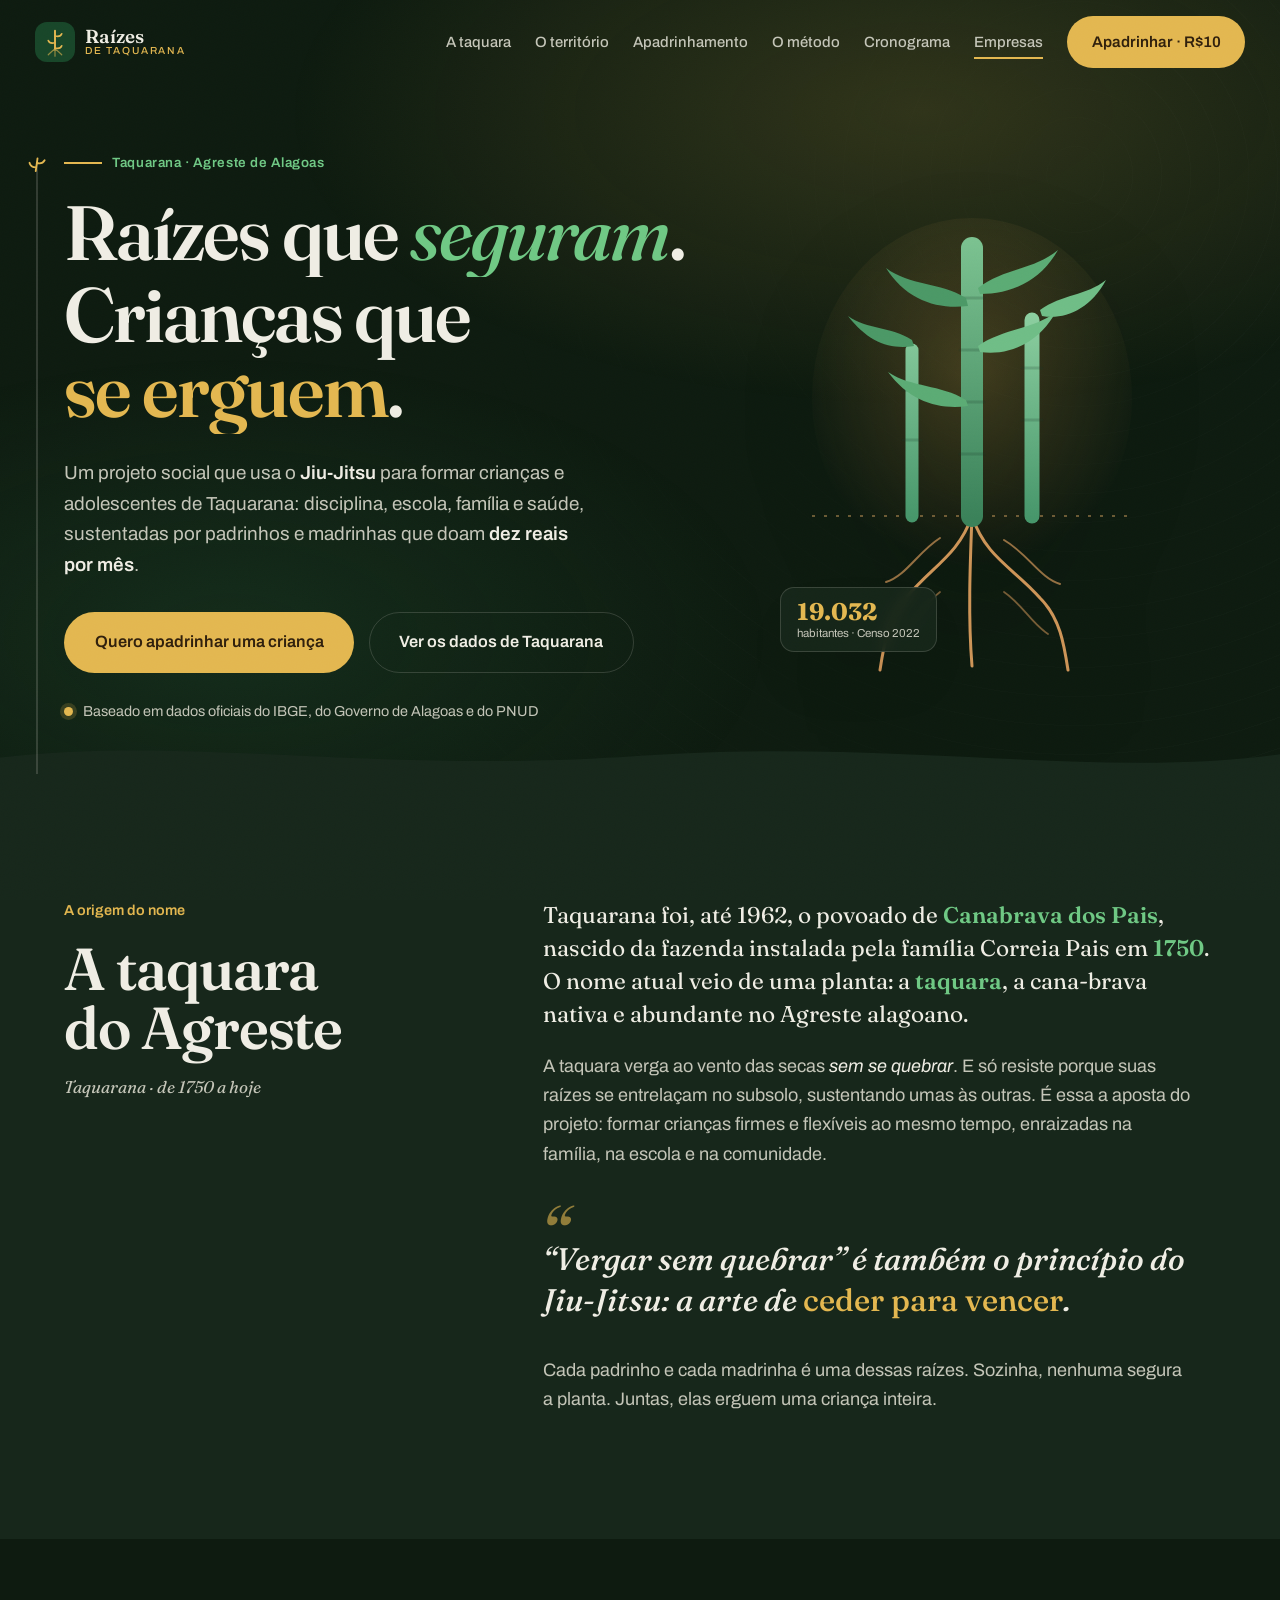
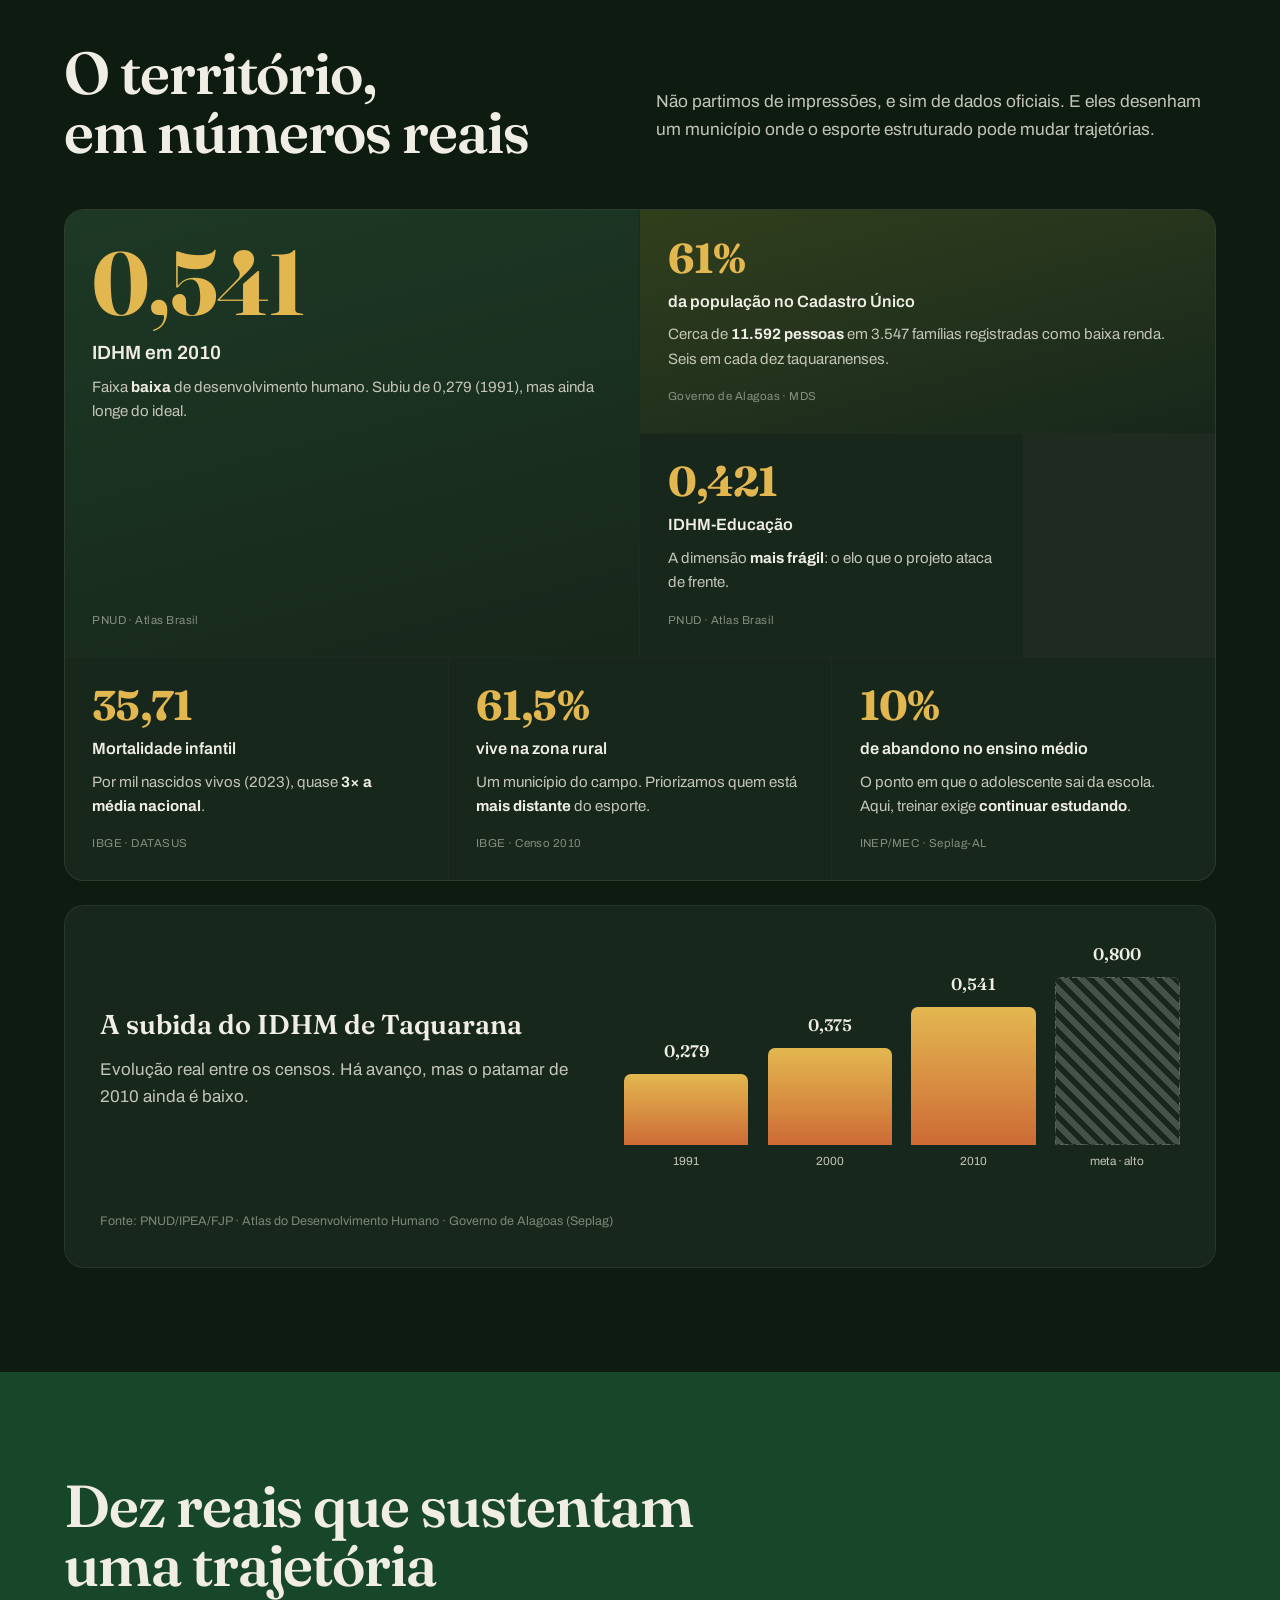
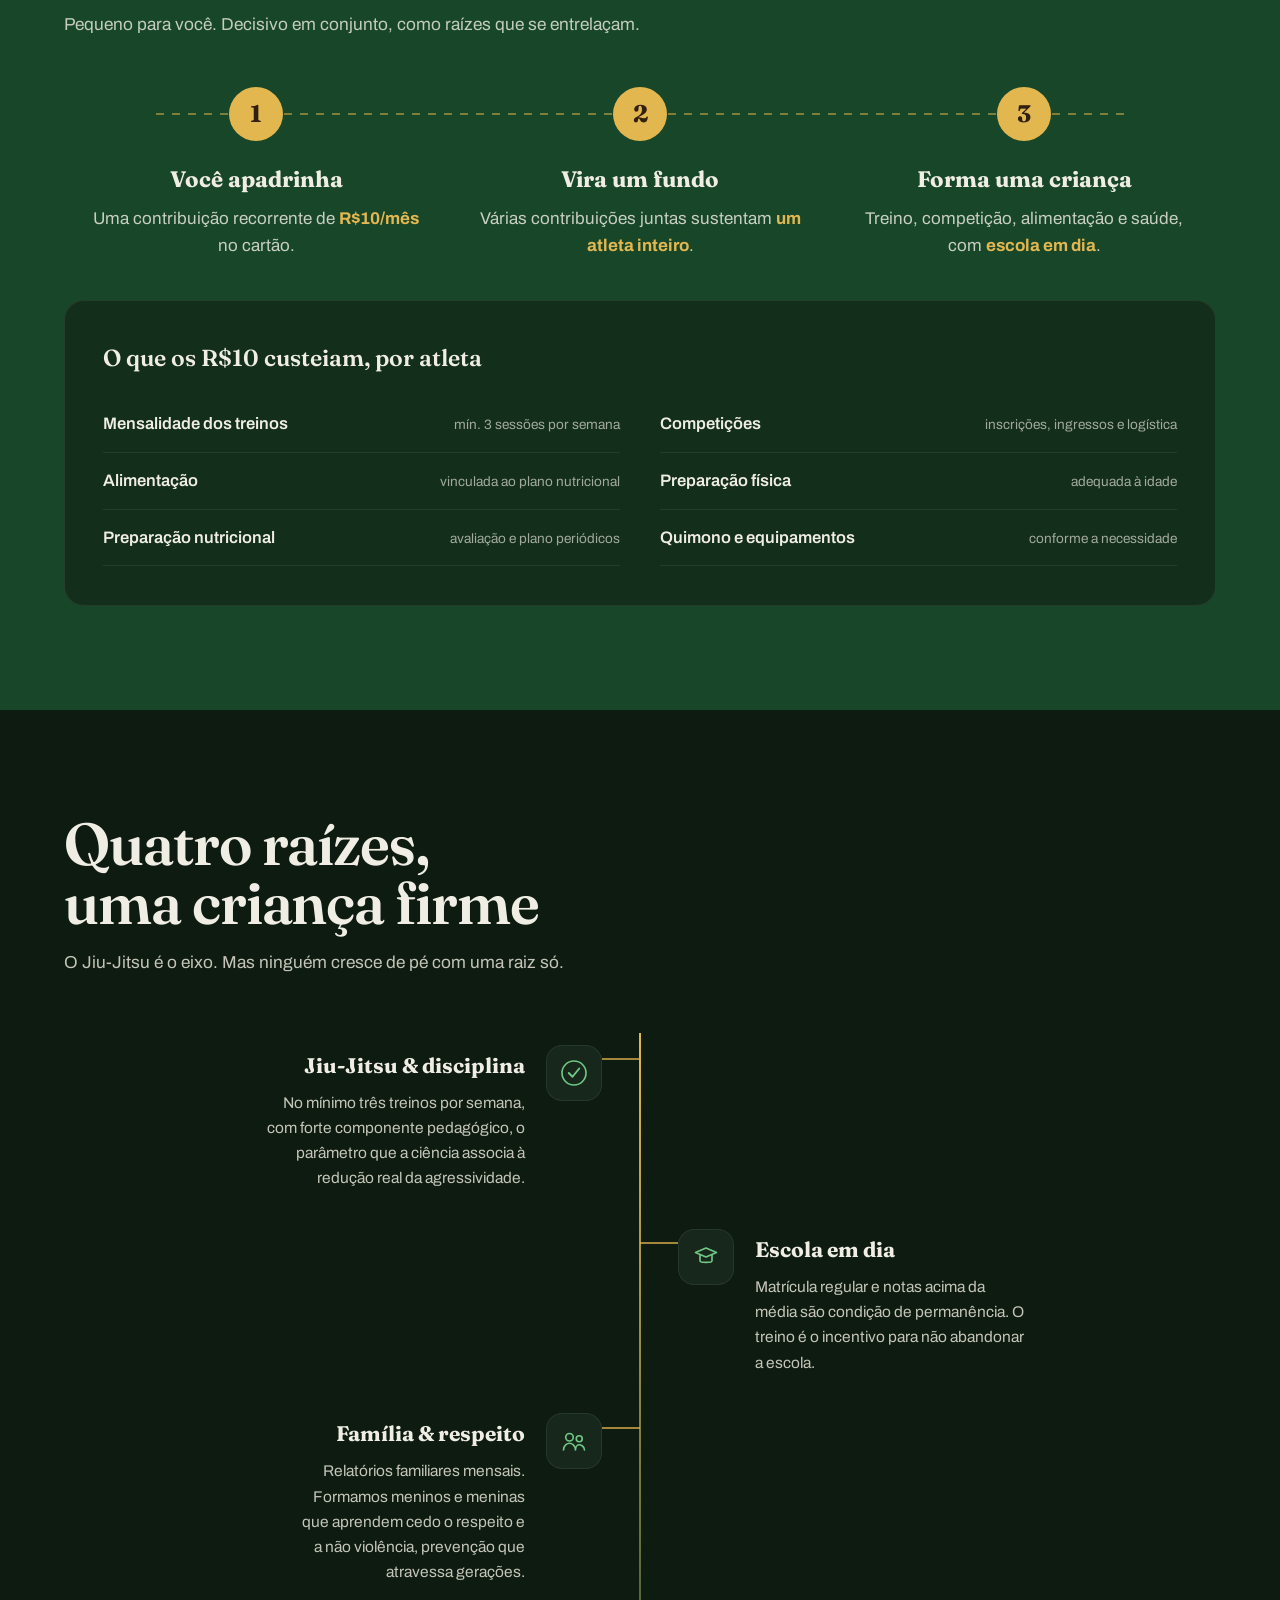
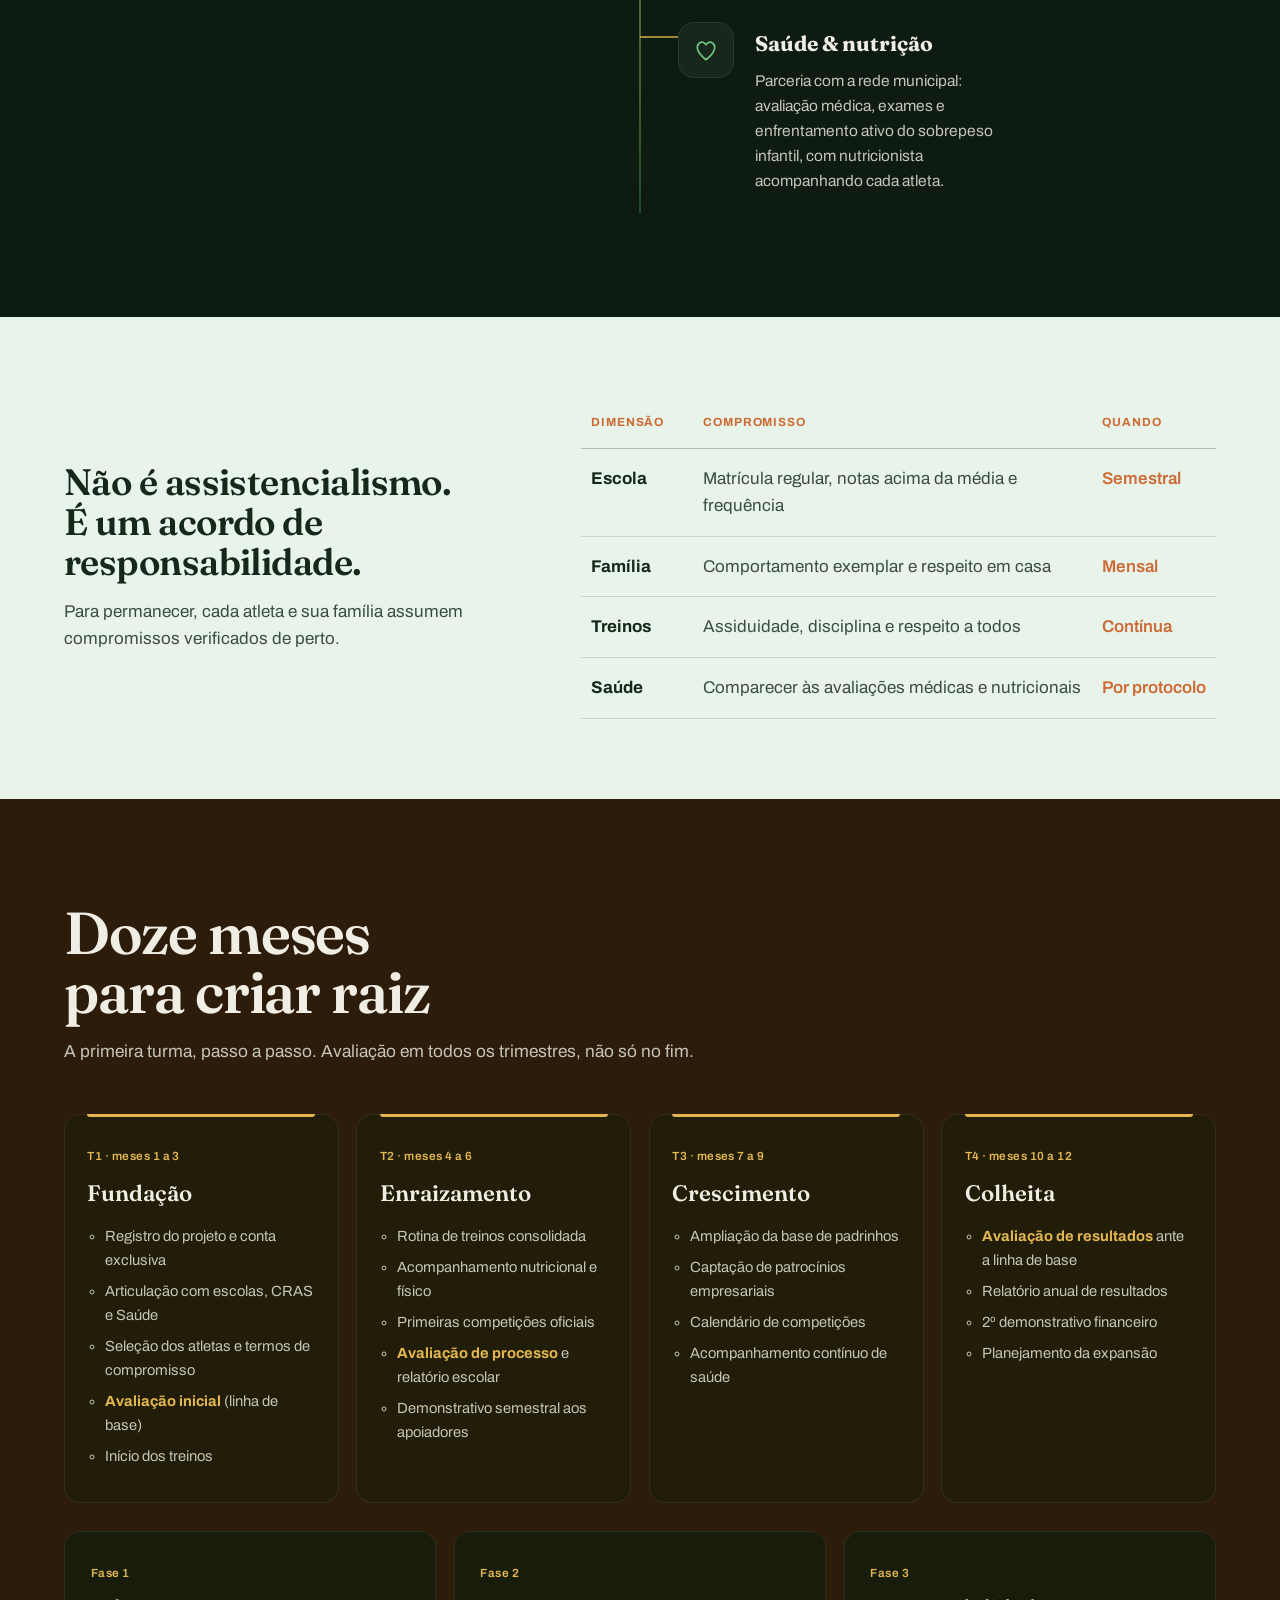
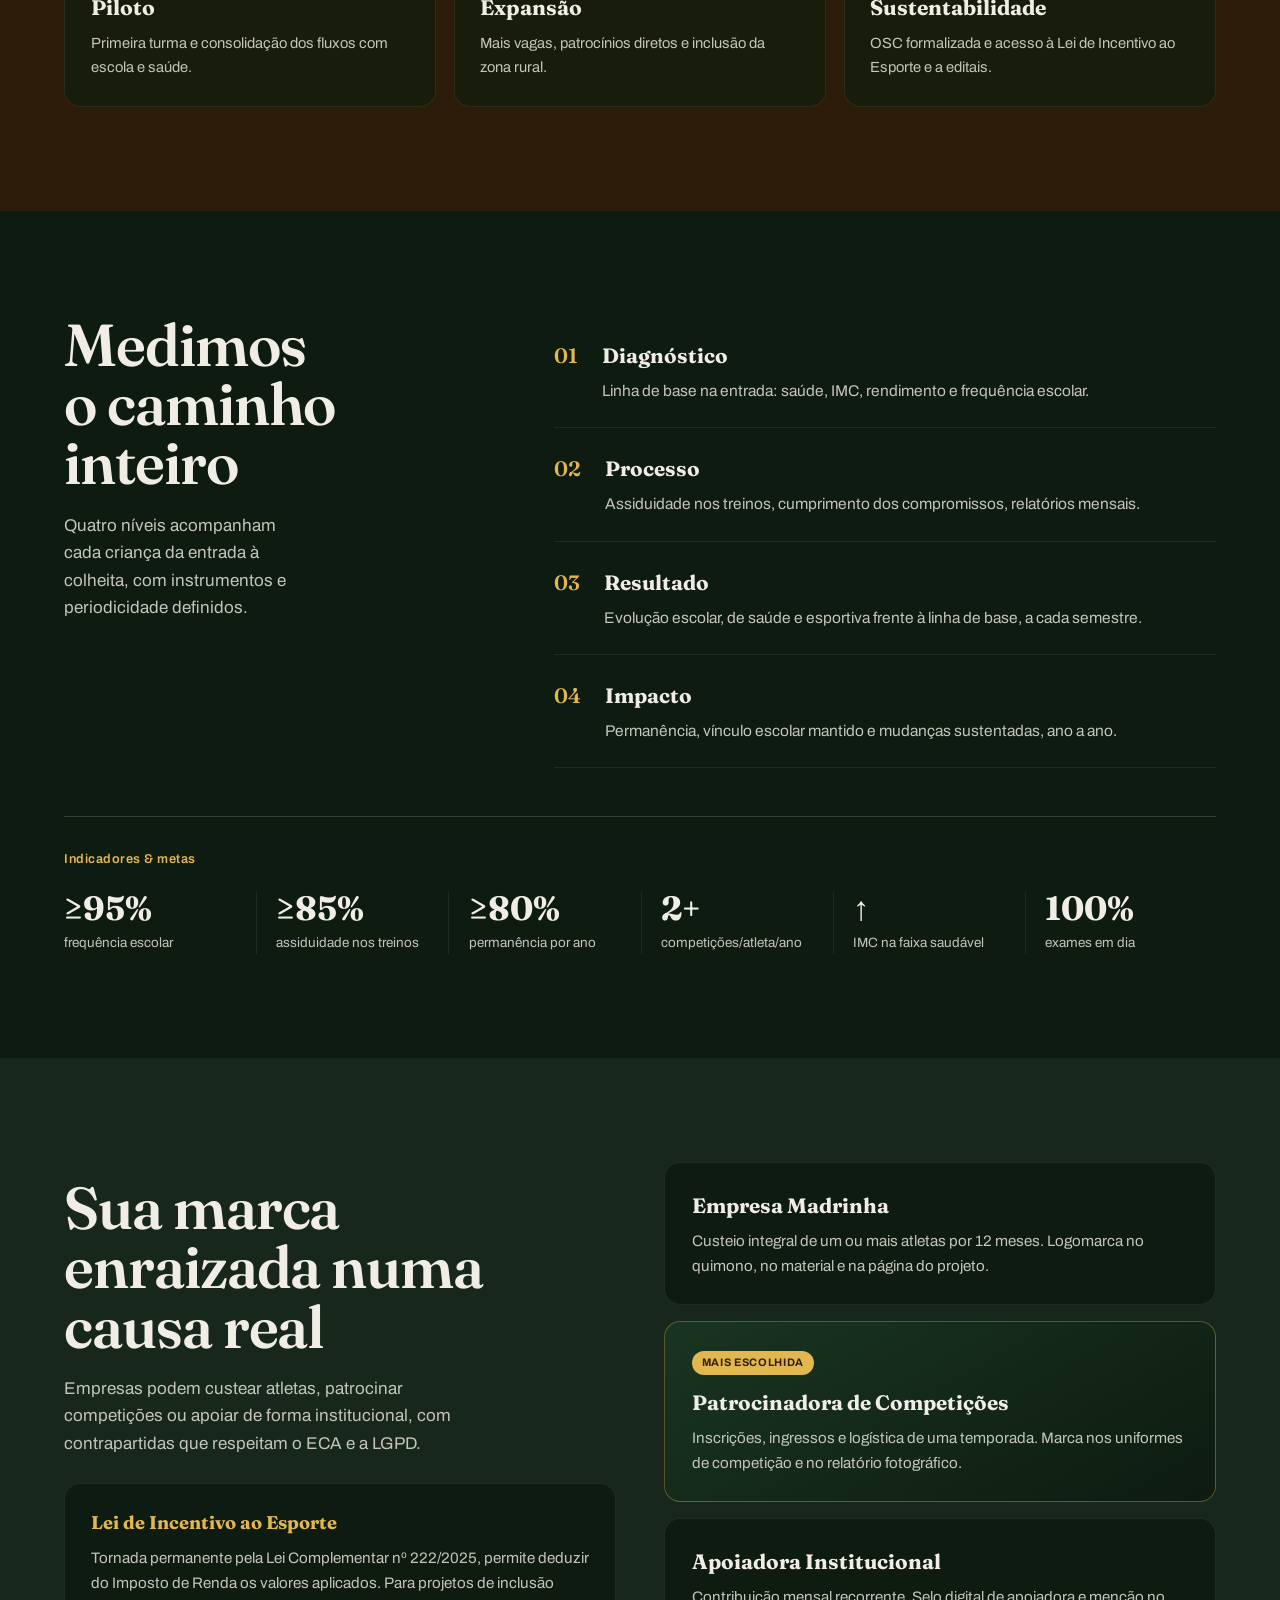
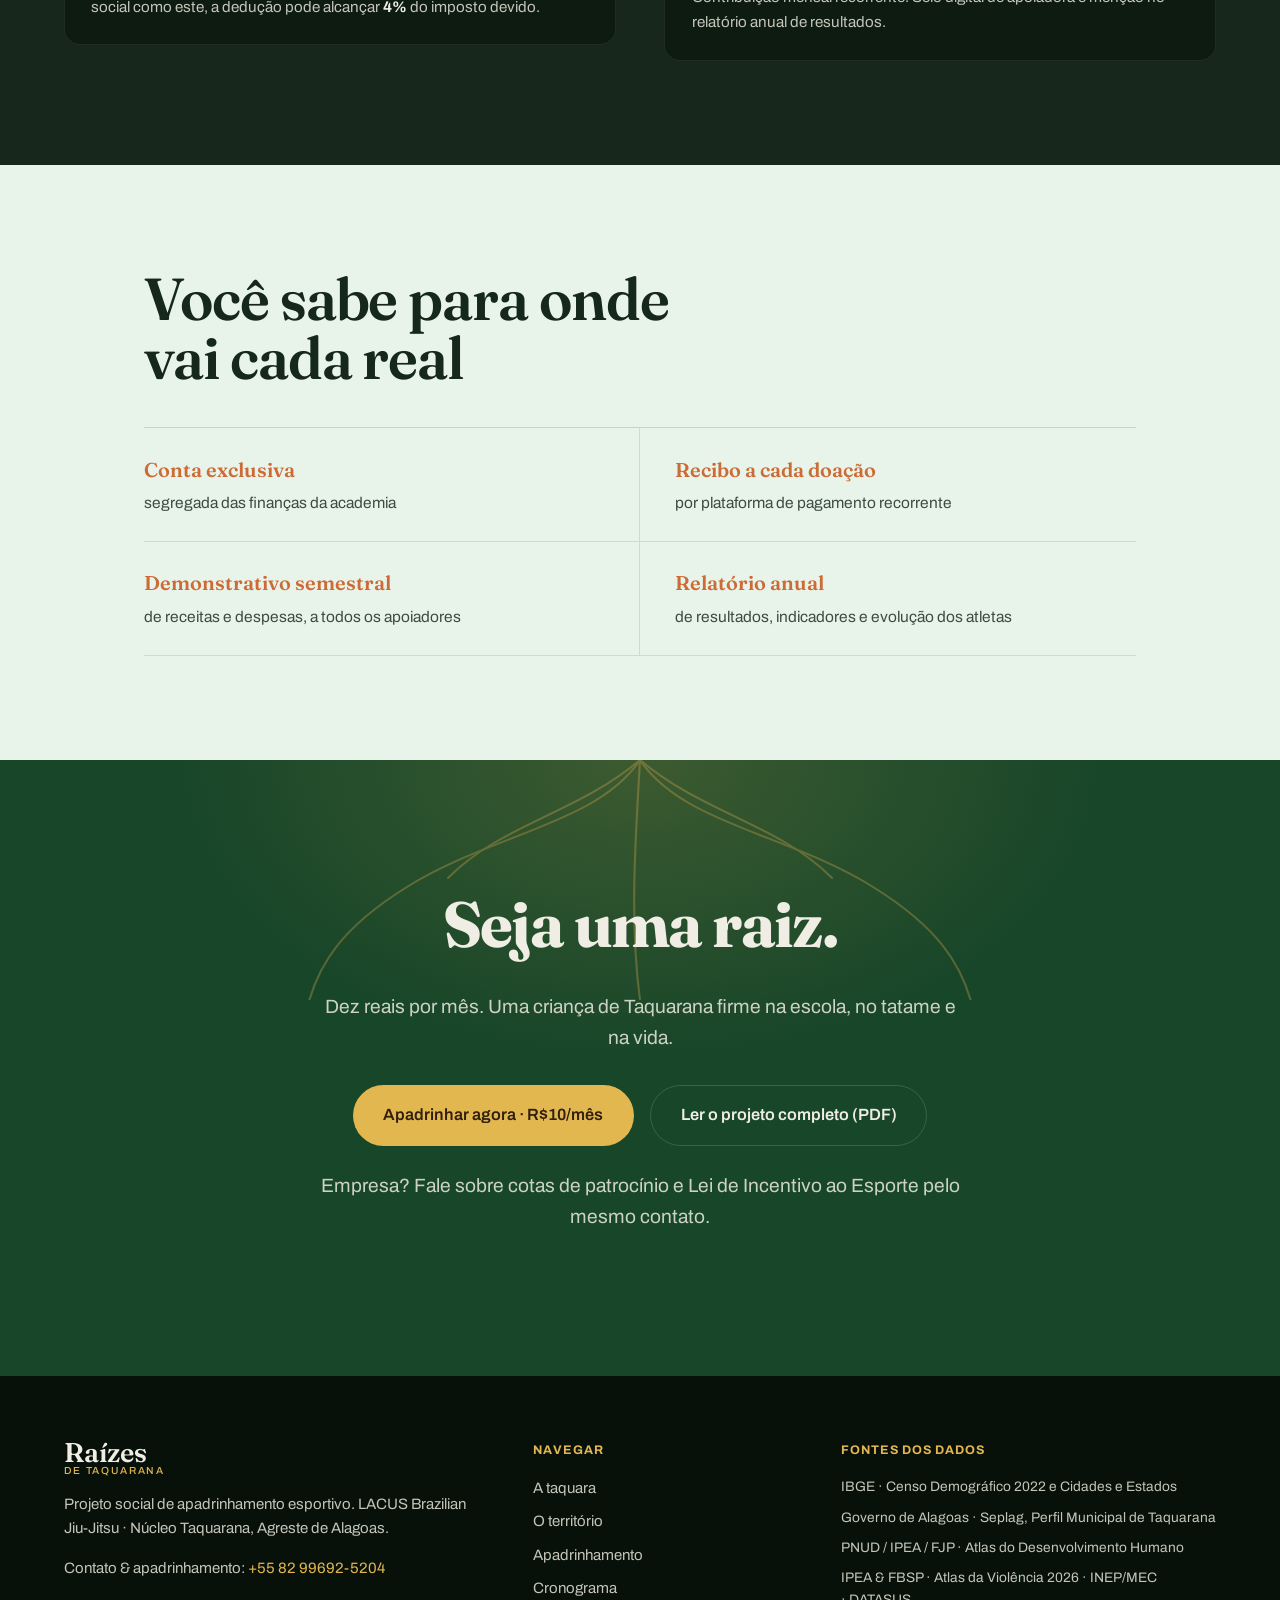
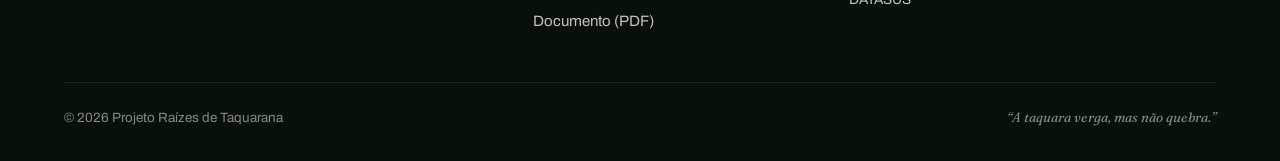
==== commit cc0c74b5: "Remove faixa marquee, travessoes e dados de versao/contato; mais autoria Site: remove a faixa rolant" ====
--- a/index.html
+++ b/index.html
@@ -3,8 +3,8 @@
 <head>
 <meta charset="UTF-8">
 <meta name="viewport" content="width=device-width, initial-scale=1.0">
-<title>Raízes de Taquarana — Jiu-Jitsu que forma crianças no Agreste de Alagoas</title>
-<meta name="description" content="Projeto social de apadrinhamento esportivo em Taquarana, Alagoas. Com R$10 por mês você sustenta a formação de uma criança pelo Jiu-Jitsu — esporte, escola, família e saúde. Dados reais, transparência total.">
+<title>Raízes de Taquarana · Jiu-Jitsu que forma crianças no Agreste de Alagoas</title>
+<meta name="description" content="Projeto social de apadrinhamento esportivo em Taquarana, Alagoas. Com R$10 por mês você sustenta a formação de uma criança pelo Jiu-Jitsu: esporte, escola, família e saúde. Dados reais, transparência total.">
 <script>document.documentElement.className += " js";</script>
 <link rel="preconnect" href="https://fonts.googleapis.com">
 <link rel="preconnect" href="https://fonts.gstatic.com" crossorigin>
@@ -14,11 +14,21 @@
 </head>
 <body>
 <div class="grain" aria-hidden="true"></div>
+<div class="cursor-glow" aria-hidden="true"></div>
 <a href="#conteudo" class="skip">Pular para o conteúdo</a>
+
+<!-- scroll-growing taquara spine -->
+<div class="spine" aria-hidden="true">
+  <span class="spine-track"></span>
+  <span class="spine-grow"></span>
+  <span class="spine-tip">
+    <svg viewBox="0 0 24 24"><path d="M12 22 V8 M12 13 q6 1 8 -4 M12 18 q-6 1 -8 -4" stroke="currentColor" stroke-width="2" fill="none" stroke-linecap="round"/></svg>
+  </span>
+</div>
 
 <!-- ============ NAV ============ -->
 <header class="nav" id="nav">
-  <a href="#topo" class="brand" aria-label="Raízes de Taquarana — início">
+  <a href="#topo" class="brand" aria-label="Raízes de Taquarana, início">
     <span class="brand-mark" aria-hidden="true">
       <svg viewBox="0 0 32 40" width="24" height="30">
         <path d="M16 5 V29" stroke="currentColor" stroke-width="2.6" stroke-linecap="round"/>
@@ -52,13 +62,13 @@
   <div class="hero-inner">
     <div class="hero-copy">
       <p class="hero-place reveal">Taquarana · Agreste de Alagoas</p>
-      <h1 class="hero-title reveal">
-        Raízes que <em>seguram</em>.<br>
-        Crianças que <span class="sol-word">se erguem</span>.
+      <h1 class="hero-title" aria-label="Raízes que seguram. Crianças que se erguem.">
+        <span class="line"><span>Raízes que <em>seguram</em>.</span></span>
+        <span class="line"><span>Crianças que <span class="sol-word">se erguem</span>.</span></span>
       </h1>
       <p class="hero-lead reveal">
         Um projeto social que usa o <strong>Jiu-Jitsu</strong> para formar crianças e
-        adolescentes de Taquarana — disciplina, escola, família e saúde, sustentadas por
+        adolescentes de Taquarana: disciplina, escola, família e saúde, sustentadas por
         padrinhos e madrinhas que doam <strong>dez reais por mês</strong>.
       </p>
       <div class="hero-cta reveal">
@@ -90,7 +100,6 @@
         <ellipse cx="182" cy="220" rx="160" ry="180" fill="url(#soilglow)"/>
         <line x1="22" y1="338" x2="338" y2="338" stroke="#c79a5a" stroke-width="2" stroke-dasharray="3 9" opacity=".5"/>
 
-        <!-- ROOTS -->
         <g class="roots" stroke="#cd9457" stroke-linecap="round" fill="none">
           <path class="root" d="M182 338 C168 378 142 388 116 420 C98 442 94 466 90 492" stroke-width="3"/>
           <path class="root" d="M182 338 C196 380 224 390 250 420 C270 440 274 466 278 492" stroke-width="3"/>
@@ -101,7 +110,6 @@
           <path class="root" d="M214 414 C232 426 242 446 258 456" stroke-width="1.8" opacity=".55"/>
         </g>
 
-        <!-- STALKS -->
         <path class="stalk stalk-2" d="M122 338 V172" stroke="url(#stalkB)" stroke-width="13" stroke-linecap="round"/>
         <path class="stalk stalk-3" d="M242 338 V142" stroke="url(#stalkB)" stroke-width="15" stroke-linecap="round"/>
         <path class="stalk stalk-1" d="M182 338 V70" stroke="url(#stalk)" stroke-width="22" stroke-linecap="round"/>
@@ -132,17 +140,10 @@
       </div>
     </div>
   </div>
-</section>
-
-<!-- ============ STRIP ============ -->
-<div class="strip" aria-hidden="true">
-  <div class="strip-track">
-    <span>Disciplina</span><i>·</i><span>Respeito</span><i>·</i><span>Escola em dia</span><i>·</i>
-    <span>Saúde</span><i>·</i><span>Família</span><i>·</i><span>Ceder para vencer</span><i>·</i>
-    <span>Disciplina</span><i>·</i><span>Respeito</span><i>·</i><span>Escola em dia</span><i>·</i>
-    <span>Saúde</span><i>·</i><span>Família</span><i>·</i><span>Ceder para vencer</span><i>·</i>
-  </div>
-</div>
+  <div class="ridge" aria-hidden="true">
+    <svg viewBox="0 0 1440 90" preserveAspectRatio="none"><path d="M0 90 V44 C220 18 420 64 720 42 C1010 21 1230 70 1440 40 V90 Z"/></svg>
+  </div>
+</section>
 
 <!-- ============ MANIFESTO ============ -->
 <section class="manifesto" id="manifesto">
@@ -150,13 +151,13 @@
     <div class="manifesto-side">
       <p class="side-meta reveal">A origem do nome</p>
       <h2 class="display reveal">A taquara<br>do Agreste</h2>
-      <p class="side-foot reveal">Taquarana · 1750 — hoje</p>
+      <p class="side-foot reveal">Taquarana · de 1750 a hoje</p>
     </div>
     <div class="manifesto-body">
       <p class="lead reveal">
         Taquarana foi, até 1962, o povoado de <strong>Canabrava dos Pais</strong>, nascido da fazenda
         instalada pela família Correia Pais em <strong>1750</strong>. O nome atual veio de uma planta:
-        a <strong>taquara</strong> — a cana-brava, nativa e abundante no Agreste alagoano.
+        a <strong>taquara</strong>, a cana-brava nativa e abundante no Agreste alagoano.
       </p>
       <p class="reveal">
         A taquara verga ao vento das secas <em>sem se quebrar</em>. E só resiste porque suas raízes
@@ -180,7 +181,7 @@
     <div class="data-head">
       <h2 class="display reveal">O território,<br>em números reais</h2>
       <p class="data-intro reveal">
-        Não partimos de impressões — partimos de dados oficiais. E eles desenham um município onde
+        Não partimos de impressões, e sim de dados oficiais. E eles desenham um município onde
         o esporte estruturado pode mudar trajetórias.
       </p>
     </div>
@@ -189,7 +190,7 @@
       <article class="fig fig-lead reveal">
         <span class="fig-k"><span class="count" data-to="0.541" data-dec="3">0,000</span></span>
         <h3>IDHM em 2010</h3>
-        <p>Faixa <strong>baixa</strong> de desenvolvimento humano. Subiu de 0,279 (1991) — mas ainda longe do ideal.</p>
+        <p>Faixa <strong>baixa</strong> de desenvolvimento humano. Subiu de 0,279 (1991), mas ainda longe do ideal.</p>
         <span class="fig-src">PNUD · Atlas Brasil</span>
       </article>
 
@@ -203,14 +204,14 @@
       <article class="fig reveal">
         <span class="fig-k"><span class="count" data-to="0.421" data-dec="3">0,000</span></span>
         <h3>IDHM-Educação</h3>
-        <p>A dimensão <strong>mais frágil</strong> — o elo que o projeto ataca de frente.</p>
+        <p>A dimensão <strong>mais frágil</strong>: o elo que o projeto ataca de frente.</p>
         <span class="fig-src">PNUD · Atlas Brasil</span>
       </article>
 
       <article class="fig reveal">
         <span class="fig-k"><span class="count" data-to="35.71" data-dec="2">0,00</span></span>
         <h3>Mortalidade infantil</h3>
-        <p>Por mil nascidos vivos (2023) — quase <strong>3× a média nacional</strong>.</p>
+        <p>Por mil nascidos vivos (2023), quase <strong>3× a média nacional</strong>.</p>
         <span class="fig-src">IBGE · DATASUS</span>
       </article>
 
@@ -232,7 +233,7 @@
     <figure class="idhm reveal">
       <figcaption>
         <h3>A subida do IDHM de Taquarana</h3>
-        <p>Evolução real entre os censos. Há avanço — mas o patamar de 2010 ainda é baixo.</p>
+        <p>Evolução real entre os censos. Há avanço, mas o patamar de 2010 ainda é baixo.</p>
       </figcaption>
       <div class="idhm-plot" role="img" aria-label="IDHM de Taquarana: 0,279 em 1991, 0,375 em 2000, 0,541 em 2010, ante a meta 0,800 de desenvolvimento alto">
         <span class="col" style="--h:31%"><b>0,279</b><i></i><small>1991</small></span>
@@ -240,7 +241,7 @@
         <span class="col" style="--h:60%"><b>0,541</b><i></i><small>2010</small></span>
         <span class="col goal" style="--h:89%"><b>0,800</b><i></i><small>meta · alto</small></span>
       </div>
-      <p class="idhm-src">Fonte: PNUD/IPEA/FJP — Atlas do Desenvolvimento Humano · Governo de Alagoas (Seplag)</p>
+      <p class="idhm-src">Fonte: PNUD/IPEA/FJP · Atlas do Desenvolvimento Humano · Governo de Alagoas (Seplag)</p>
     </figure>
   </div>
 </section>
@@ -250,7 +251,7 @@
   <div class="wrap">
     <div class="how-head">
       <h2 class="display reveal">Dez reais que sustentam<br>uma trajetória</h2>
-      <p class="reveal">Pequeno para você. Decisivo em conjunto — como raízes que se entrelaçam.</p>
+      <p class="reveal">Pequeno para você. Decisivo em conjunto, como raízes que se entrelaçam.</p>
     </div>
 
     <ol class="flow">
@@ -267,7 +268,7 @@
       <li class="flow-step reveal">
         <span class="flow-n">3</span>
         <h3>Forma uma criança</h3>
-        <p>Treino, competição, alimentação e saúde — com <strong>escola em dia</strong>.</p>
+        <p>Treino, competição, alimentação e saúde, com <strong>escola em dia</strong>.</p>
       </li>
     </ol>
 
@@ -300,7 +301,7 @@
         </span>
         <div>
           <h3>Jiu-Jitsu &amp; disciplina</h3>
-          <p>No mínimo três treinos por semana, com forte componente pedagógico — o parâmetro que a ciência associa à redução real da agressividade.</p>
+          <p>No mínimo três treinos por semana, com forte componente pedagógico, o parâmetro que a ciência associa à redução real da agressividade.</p>
         </div>
       </article>
       <article class="branch reveal">
@@ -318,7 +319,7 @@
         </span>
         <div>
           <h3>Família &amp; respeito</h3>
-          <p>Relatórios familiares mensais. Formamos meninos e meninas que aprendem cedo o respeito e a não violência — prevenção que atravessa gerações.</p>
+          <p>Relatórios familiares mensais. Formamos meninos e meninas que aprendem cedo o respeito e a não violência, prevenção que atravessa gerações.</p>
         </div>
       </article>
       <article class="branch reveal">
@@ -333,7 +334,7 @@
     </div>
   </div>
 
-  <!-- O PACTO (relevo claro) -->
+  <!-- O PACTO -->
   <div class="pact-band">
     <div class="wrap pact">
       <div class="pact-head reveal">
@@ -358,12 +359,12 @@
   <div class="wrap">
     <div class="tl-head">
       <h2 class="display reveal">Doze meses<br>para criar raiz</h2>
-      <p class="reveal">A primeira turma, passo a passo. Avaliação em todos os trimestres — não só no fim.</p>
+      <p class="reveal">A primeira turma, passo a passo. Avaliação em todos os trimestres, não só no fim.</p>
     </div>
 
     <ol class="tl-track">
       <li class="tl-item reveal">
-        <span class="tl-q">T1 · meses 1–3</span>
+        <span class="tl-q">T1 · meses 1 a 3</span>
         <h3>Fundação</h3>
         <ul>
           <li>Registro do projeto e conta exclusiva</li>
@@ -374,18 +375,18 @@
         </ul>
       </li>
       <li class="tl-item reveal">
-        <span class="tl-q">T2 · meses 4–6</span>
+        <span class="tl-q">T2 · meses 4 a 6</span>
         <h3>Enraizamento</h3>
         <ul>
           <li>Rotina de treinos consolidada</li>
           <li>Acompanhamento nutricional e físico</li>
           <li>Primeiras competições oficiais</li>
-          <li><strong>Avaliação de processo</strong> + relatório escolar</li>
+          <li><strong>Avaliação de processo</strong> e relatório escolar</li>
           <li>Demonstrativo semestral aos apoiadores</li>
         </ul>
       </li>
       <li class="tl-item reveal">
-        <span class="tl-q">T3 · meses 7–9</span>
+        <span class="tl-q">T3 · meses 7 a 9</span>
         <h3>Crescimento</h3>
         <ul>
           <li>Ampliação da base de padrinhos</li>
@@ -395,10 +396,10 @@
         </ul>
       </li>
       <li class="tl-item reveal">
-        <span class="tl-q">T4 · meses 10–12</span>
+        <span class="tl-q">T4 · meses 10 a 12</span>
         <h3>Colheita</h3>
         <ul>
-          <li><strong>Avaliação de resultados</strong> vs. linha de base</li>
+          <li><strong>Avaliação de resultados</strong> ante a linha de base</li>
           <li>Relatório anual de resultados</li>
           <li>2º demonstrativo financeiro</li>
           <li>Planejamento da expansão</li>
@@ -419,7 +420,7 @@
   <div class="wrap eval-grid">
     <div class="eval-side">
       <h2 class="display reveal">Medimos<br>o caminho<br>inteiro</h2>
-      <p class="reveal">Quatro níveis acompanham cada criança da entrada à colheita — com instrumentos e periodicidade definidos.</p>
+      <p class="reveal">Quatro níveis acompanham cada criança da entrada à colheita, com instrumentos e periodicidade definidos.</p>
     </div>
     <ol class="ladder">
       <li class="rung reveal"><span class="rung-n">01</span><div><h4>Diagnóstico</h4><p>Linha de base na entrada: saúde, IMC, rendimento e frequência escolar.</p></div></li>
@@ -449,7 +450,7 @@
   <div class="wrap biz-grid">
     <div class="biz-copy">
       <h2 class="display reveal">Sua marca<br>enraizada numa<br>causa real</h2>
-      <p class="reveal">Empresas podem custear atletas, patrocinar competições ou apoiar de forma institucional — com contrapartidas que respeitam o ECA e a LGPD.</p>
+      <p class="reveal">Empresas podem custear atletas, patrocinar competições ou apoiar de forma institucional, com contrapartidas que respeitam o ECA e a LGPD.</p>
       <div class="biz-law reveal">
         <h4>Lei de Incentivo ao Esporte</h4>
         <p>Tornada permanente pela Lei Complementar nº 222/2025, permite deduzir do Imposto de Renda os valores aplicados. Para projetos de inclusão social como este, a dedução pode alcançar <strong>4%</strong> do imposto devido.</p>
@@ -517,7 +518,7 @@
   <div class="wrap foot-grid">
     <div class="foot-brand">
       <span class="brand-text big">Raízes<span class="brand-sub">de Taquarana</span></span>
-      <p>Projeto social de apadrinhamento esportivo. LACUS Brazilian Jiu-Jitsu — Núcleo Taquarana, Agreste de Alagoas.</p>
+      <p>Projeto social de apadrinhamento esportivo. LACUS Brazilian Jiu-Jitsu · Núcleo Taquarana, Agreste de Alagoas.</p>
       <p class="foot-contact">Contato &amp; apadrinhamento: <a href="https://wa.me/5582996925204" target="_blank" rel="noopener">+55 82 99692-5204</a></p>
     </div>
     <nav class="foot-col" aria-label="Navegação do rodapé">
@@ -530,10 +531,10 @@
     </nav>
     <div class="foot-col foot-src">
       <h5>Fontes dos dados</h5>
-      <p>IBGE — Censo Demográfico 2022 e Cidades e Estados</p>
-      <p>Governo de Alagoas — Seplag, Perfil Municipal de Taquarana</p>
-      <p>PNUD / IPEA / FJP — Atlas do Desenvolvimento Humano</p>
-      <p>IPEA &amp; FBSP — Atlas da Violência 2026 · INEP/MEC · DATASUS</p>
+      <p>IBGE · Censo Demográfico 2022 e Cidades e Estados</p>
+      <p>Governo de Alagoas · Seplag, Perfil Municipal de Taquarana</p>
+      <p>PNUD / IPEA / FJP · Atlas do Desenvolvimento Humano</p>
+      <p>IPEA &amp; FBSP · Atlas da Violência 2026 · INEP/MEC · DATASUS</p>
     </div>
   </div>
   <div class="wrap foot-base">
--- a/styles.css
+++ b/styles.css
@@ -162,6 +162,14 @@
 }
 .hero-title em{ font-style:italic; font-weight:500; color:var(--leaf); }
 .sol-word{ color:var(--sol); }
+/* kinetic line reveal */
+.hero-title .line{ display:block; overflow:hidden; padding-bottom:.09em; }
+.hero-title .line > span{ display:block; }
+.js .hero-title .line > span{ transform:translateY(115%); animation:lineUp 1s var(--e-expo) forwards; }
+.js .hero-title .line:nth-child(1) > span{ animation-delay:.15s; }
+.js .hero-title .line:nth-child(2) > span{ animation-delay:.29s; }
+@keyframes lineUp{ from{ transform:translateY(115%); } to{ transform:translateY(0); } }
+@media (prefers-reduced-motion: reduce){ .js .hero-title .line > span{ transform:none; animation:none; } }
 .hero-lead{ font-size:1.18rem; max-width:34rem; color:var(--bone-2); margin:0 0 2rem; }
 .hero-lead strong{ color:var(--bone); font-weight:600; }
 .hero-cta{ display:flex; flex-wrap:wrap; gap:.9rem; margin-bottom:1.7rem; }
@@ -208,12 +216,26 @@
 .taquara-scene:not(.taquara-go) .leaf{ opacity:1; transform:none; }
 .taquara-scene:not(.taquara-go) .nodes line{ opacity:.45; }
 
-/* ---------- STRIP ---------- */
-.strip{ background:var(--taquara); color:var(--bone); overflow:hidden; padding:.9rem 0; }
-.strip-track{ display:flex; gap:2.4rem; white-space:nowrap; width:max-content; animation:marq 30s linear infinite; }
-.strip-track span{ font-family:"Fraunces",serif; font-style:italic; font-weight:500; font-size:1.18rem; }
-.strip-track i{ color:var(--sol); font-style:normal; }
-@keyframes marq{ to{ transform:translateX(-50%); } }
+/* ---------- SCROLL-GROWING TAQUARA SPINE ---------- */
+.spine{ position:fixed; left:30px; top:18vh; bottom:14vh; width:14px; z-index:var(--z-sticky); display:none; pointer-events:none; }
+.spine-track{ position:absolute; left:6px; top:0; bottom:0; width:2px; background:var(--line); }
+.spine-grow{ position:absolute; left:5px; top:0; width:4px; height:calc(var(--p,0) * 100%); background:linear-gradient(var(--sol), var(--taquara)); border-radius:3px; box-shadow:0 0 14px oklch(0.80 0.13 86 / .5); }
+.spine-tip{ position:absolute; left:-4px; top:calc(var(--p,0) * 100%); width:22px; height:22px; margin-top:-11px; color:var(--sol); transform:rotate(8deg); transition:top .1s linear; }
+.spine-tip svg{ width:22px; height:22px; }
+@media (min-width:1280px){ .spine{ display:block; } }
+
+/* ---------- CURSOR GLOW ---------- */
+.cursor-glow{
+  position:fixed; top:0; left:0; width:480px; height:480px; border-radius:50%; z-index:0; pointer-events:none;
+  transform:translate3d(-50%,-50%,0); opacity:0; transition:opacity .5s ease;
+  background:radial-gradient(circle, oklch(0.80 0.13 86 / .10), transparent 62%); mix-blend-mode:screen;
+}
+.cursor-glow.on{ opacity:1; }
+@media (hover:none){ .cursor-glow{ display:none; } }
+
+/* ---------- ORGANIC RIDGE DIVIDER ---------- */
+.ridge{ position:absolute; left:0; right:0; bottom:-1px; line-height:0; z-index:var(--z-base); }
+.ridge svg{ width:100%; height:clamp(40px,6vw,90px); display:block; fill:var(--soil-2); }
 
 /* ---------- MANIFESTO ---------- */
 .manifesto{ padding:6.5rem 0; background:var(--soil-2); }
@@ -250,7 +272,7 @@
 .fig-lead{ grid-column:span 3; grid-row:span 2; justify-content:center; background:linear-gradient(165deg, color-mix(in oklch, var(--taquara) 28%, var(--soil-2)), var(--soil-2)); }
 .fig-human{ grid-column:span 3; background:linear-gradient(165deg, color-mix(in oklch, var(--clay) 24%, var(--soil-2)), var(--soil-2)); }
 .fig-k{ font-family:"Fraunces",serif; font-weight:700; font-size:2.6rem; line-height:1; color:var(--sol); letter-spacing:-0.02em; }
-.fig-lead .fig-k{ font-size:clamp(3.2rem,6vw,4.6rem); }
+.fig-lead .fig-k{ font-size:clamp(3.6rem,7vw,5.8rem); }
 .fig h3{ margin:.6rem 0 .45rem; font-size:1.02rem; font-weight:600; color:var(--bone); }
 .fig-lead h3{ font-size:1.2rem; }
 .fig p{ margin:0; font-size:.94rem; color:var(--bone-2); }
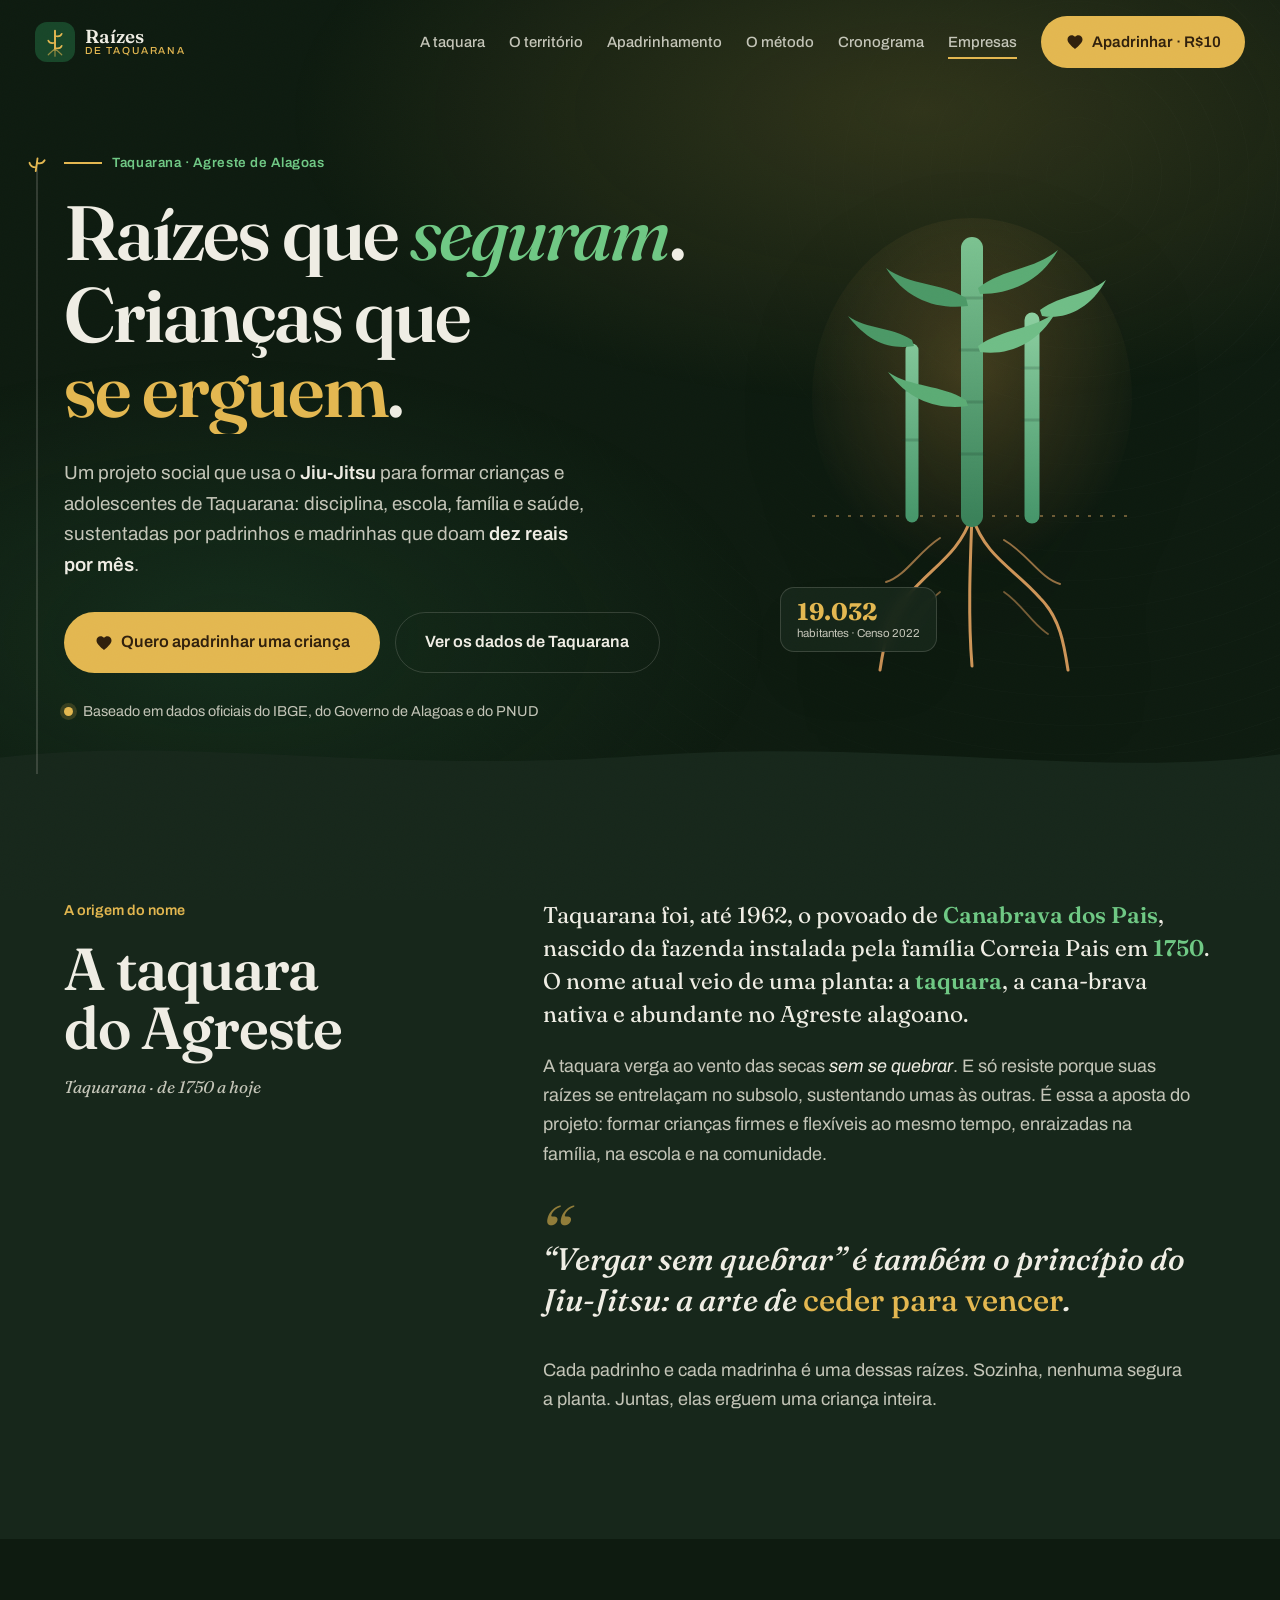
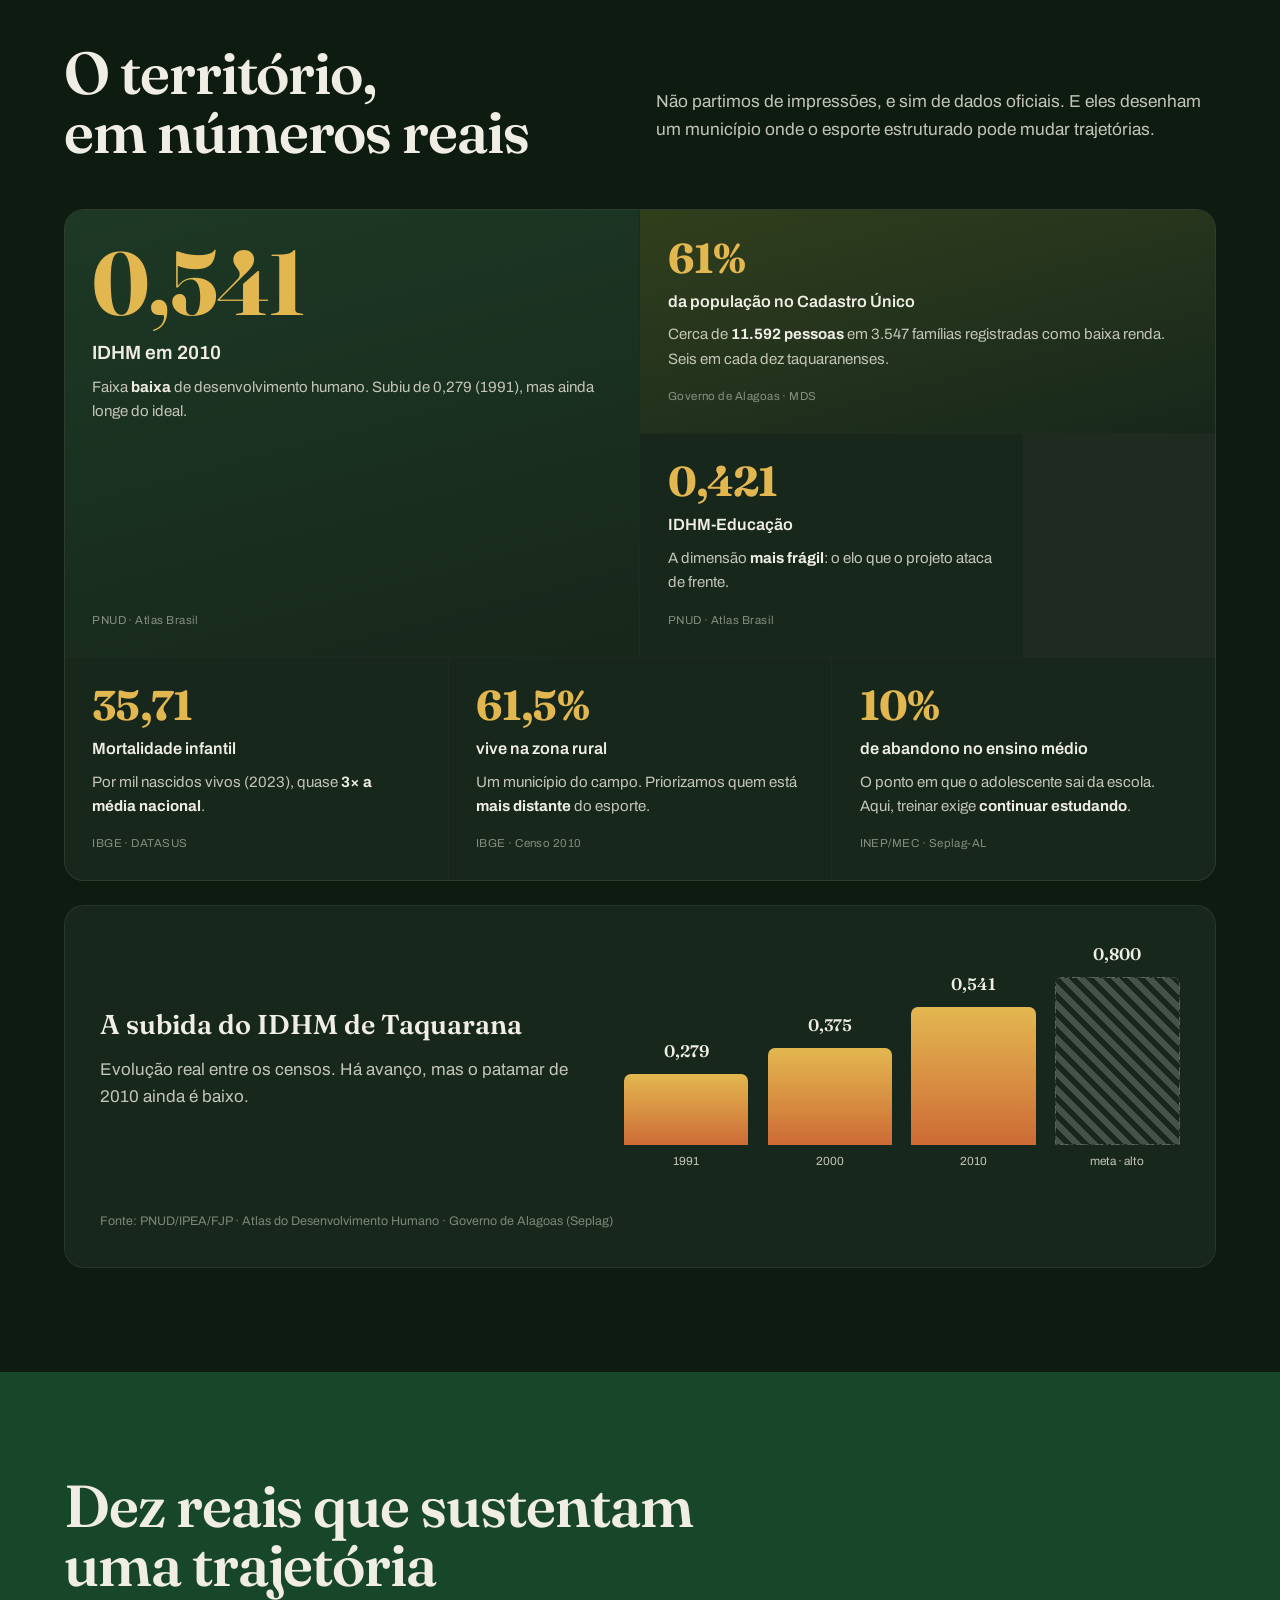
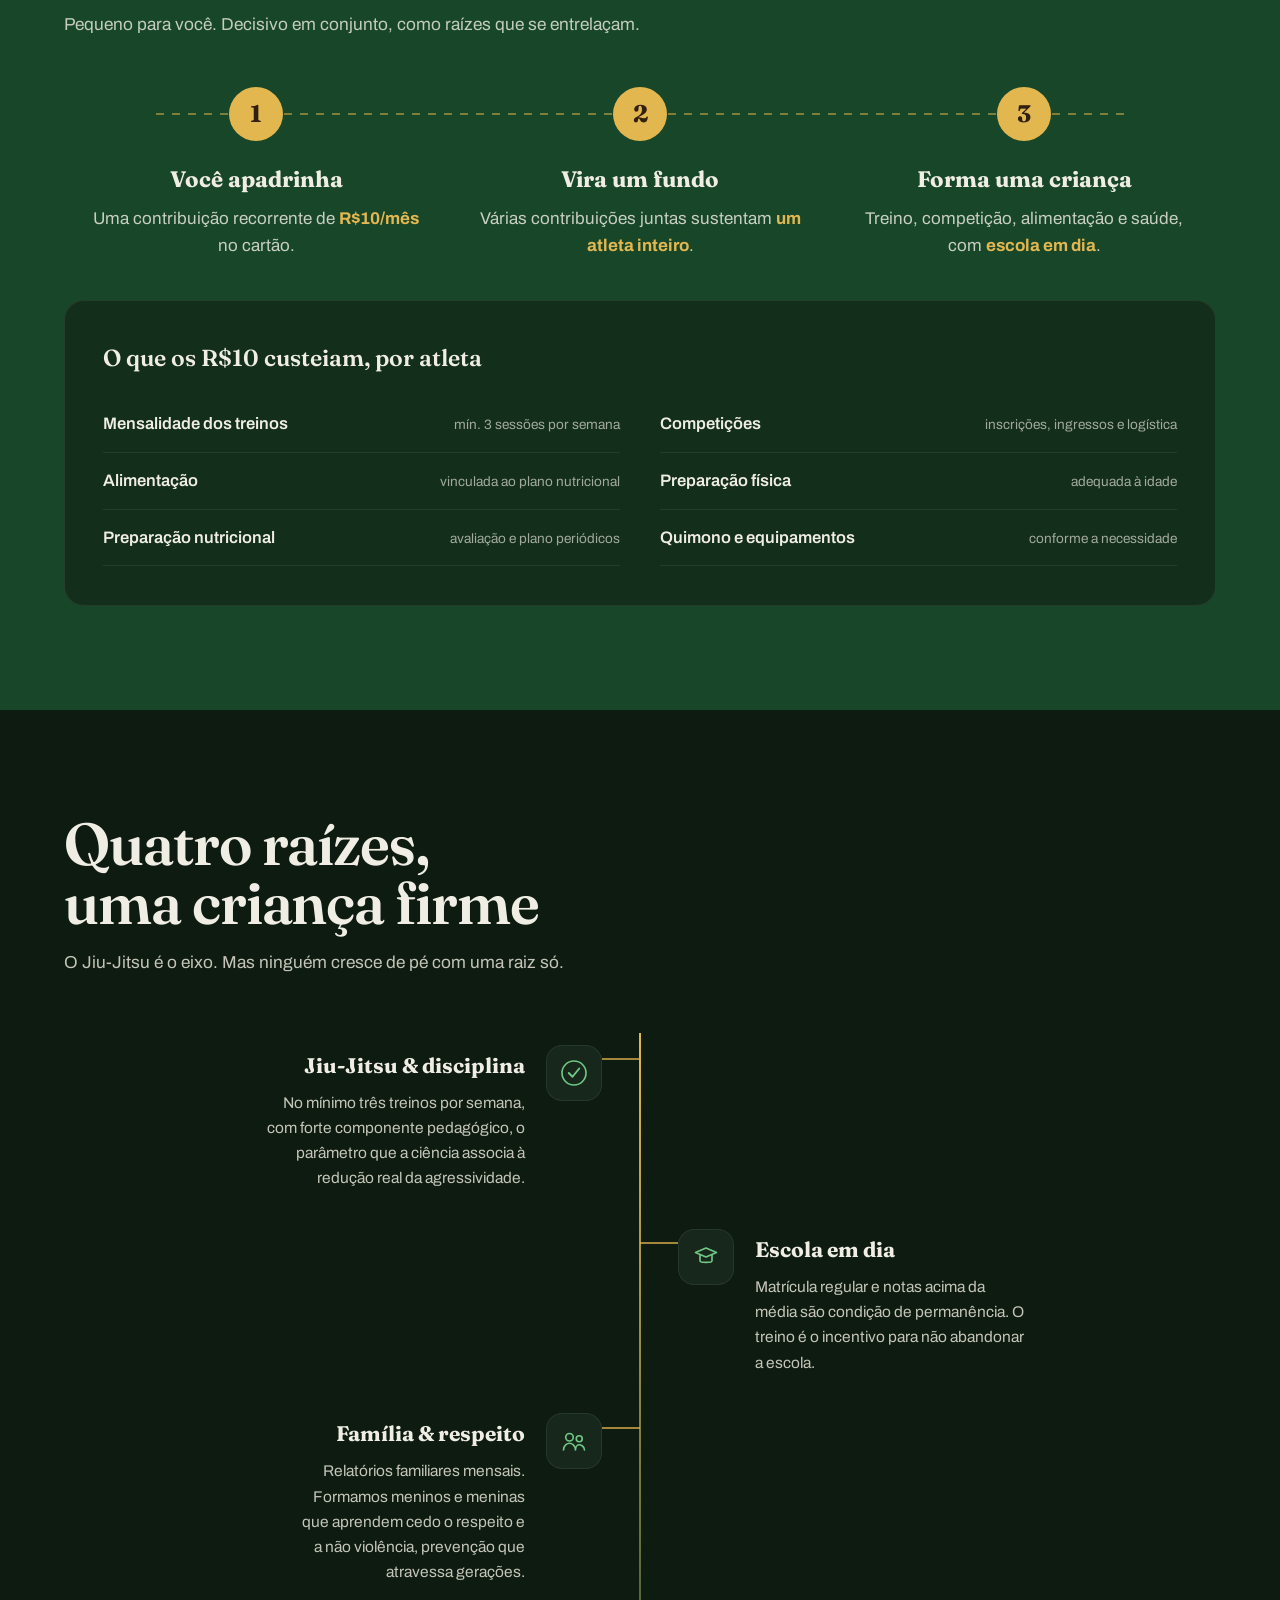
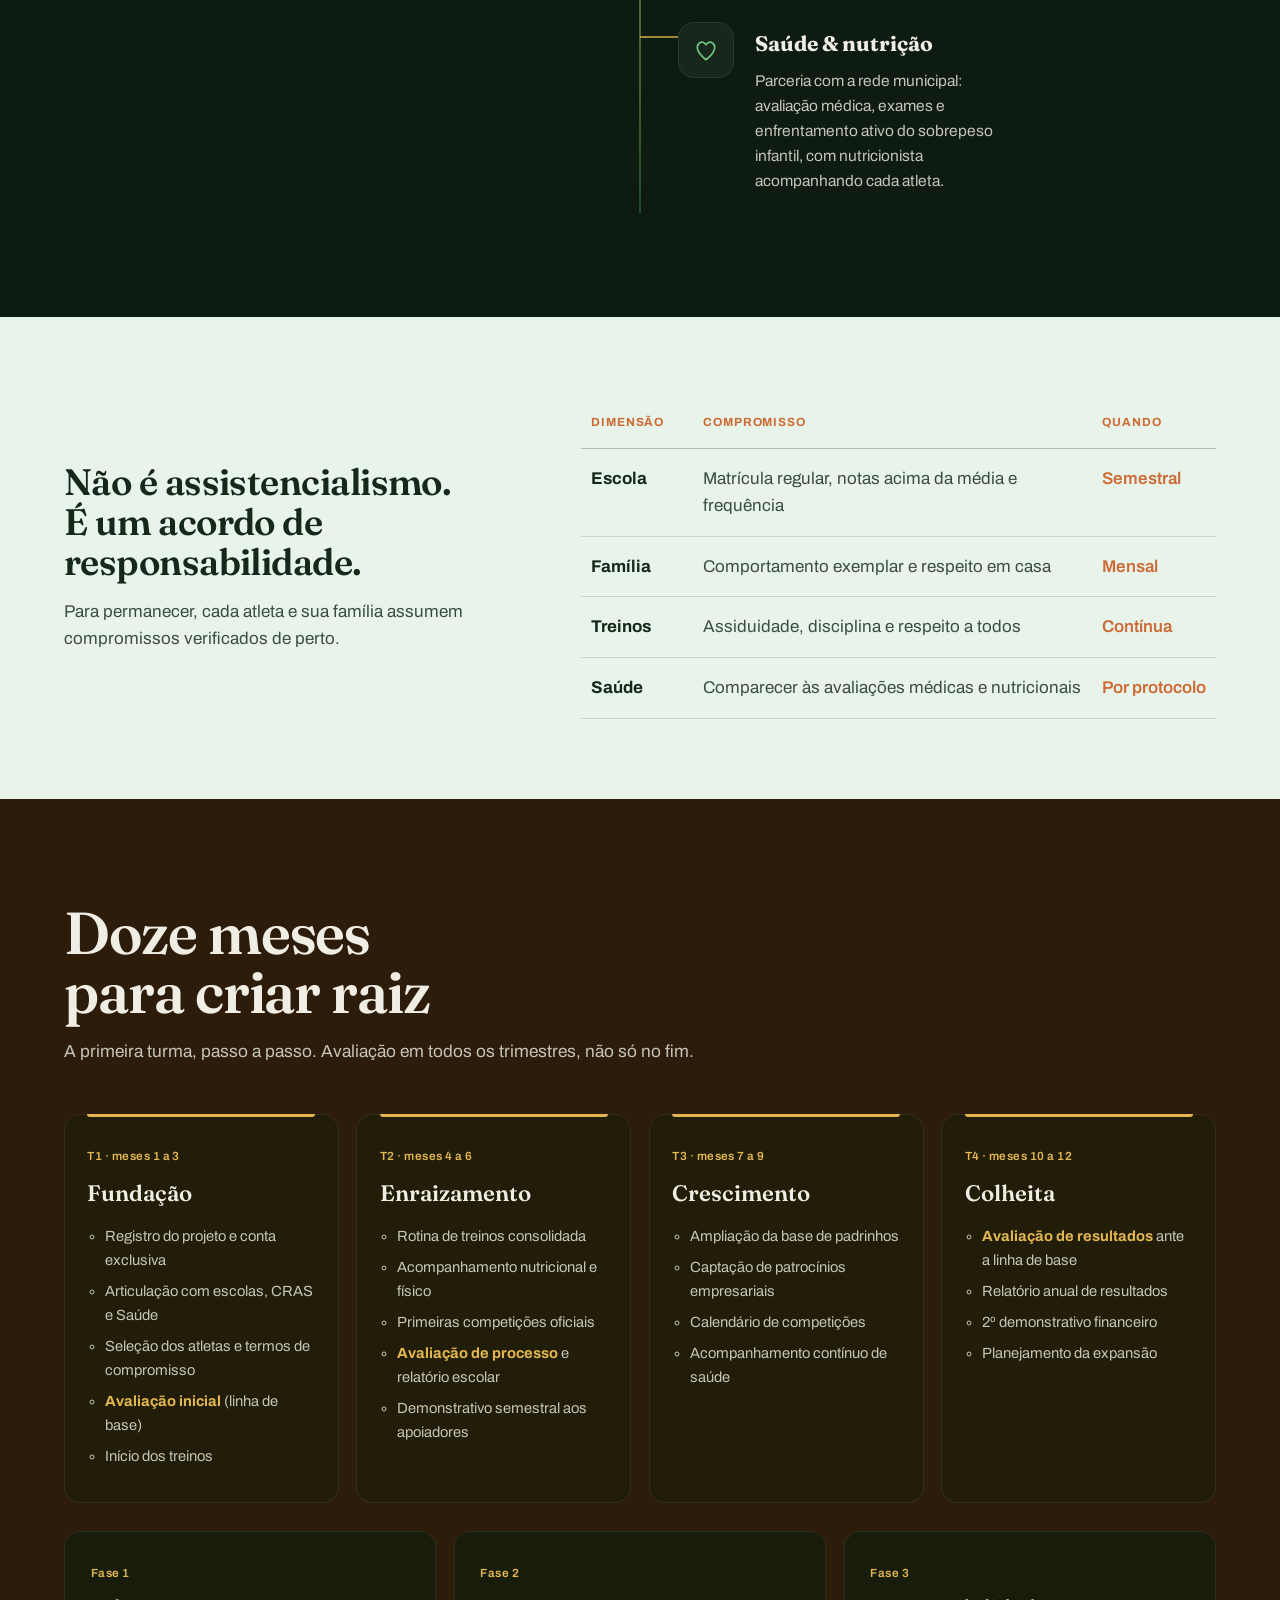
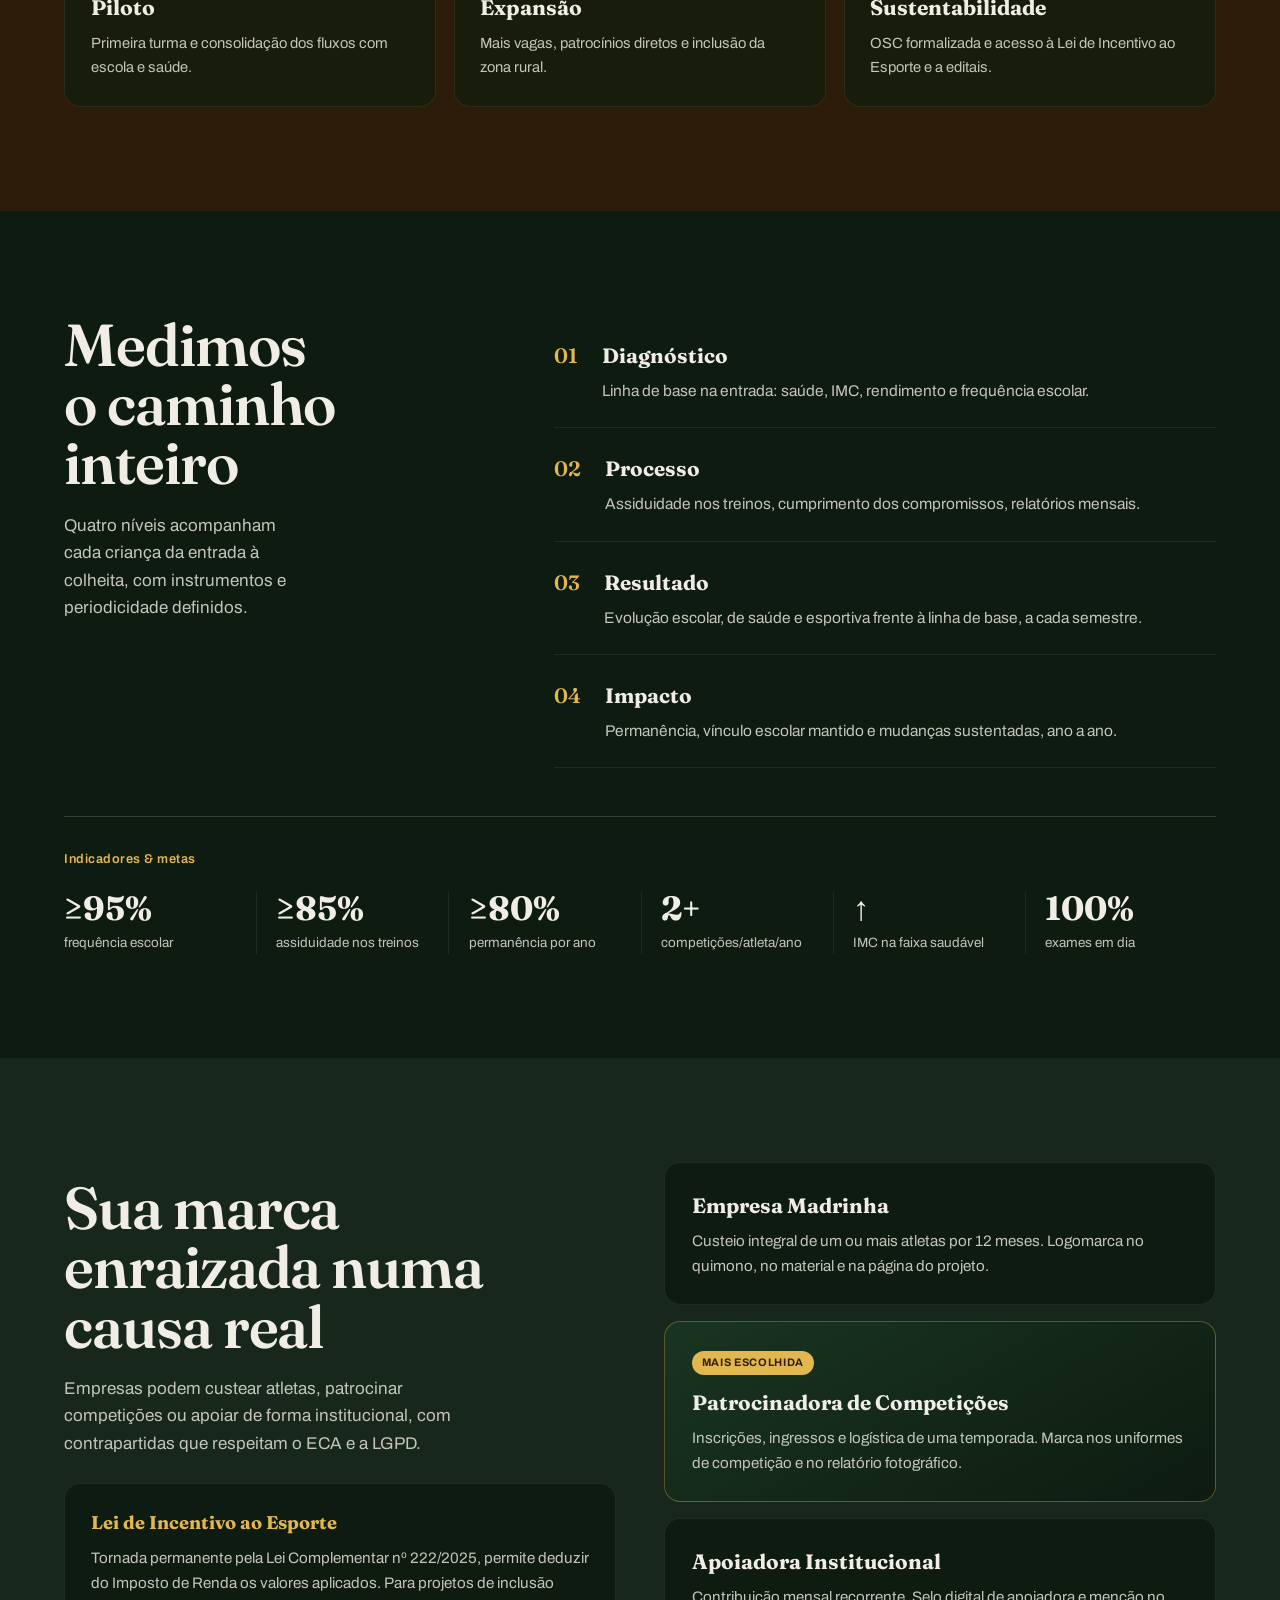
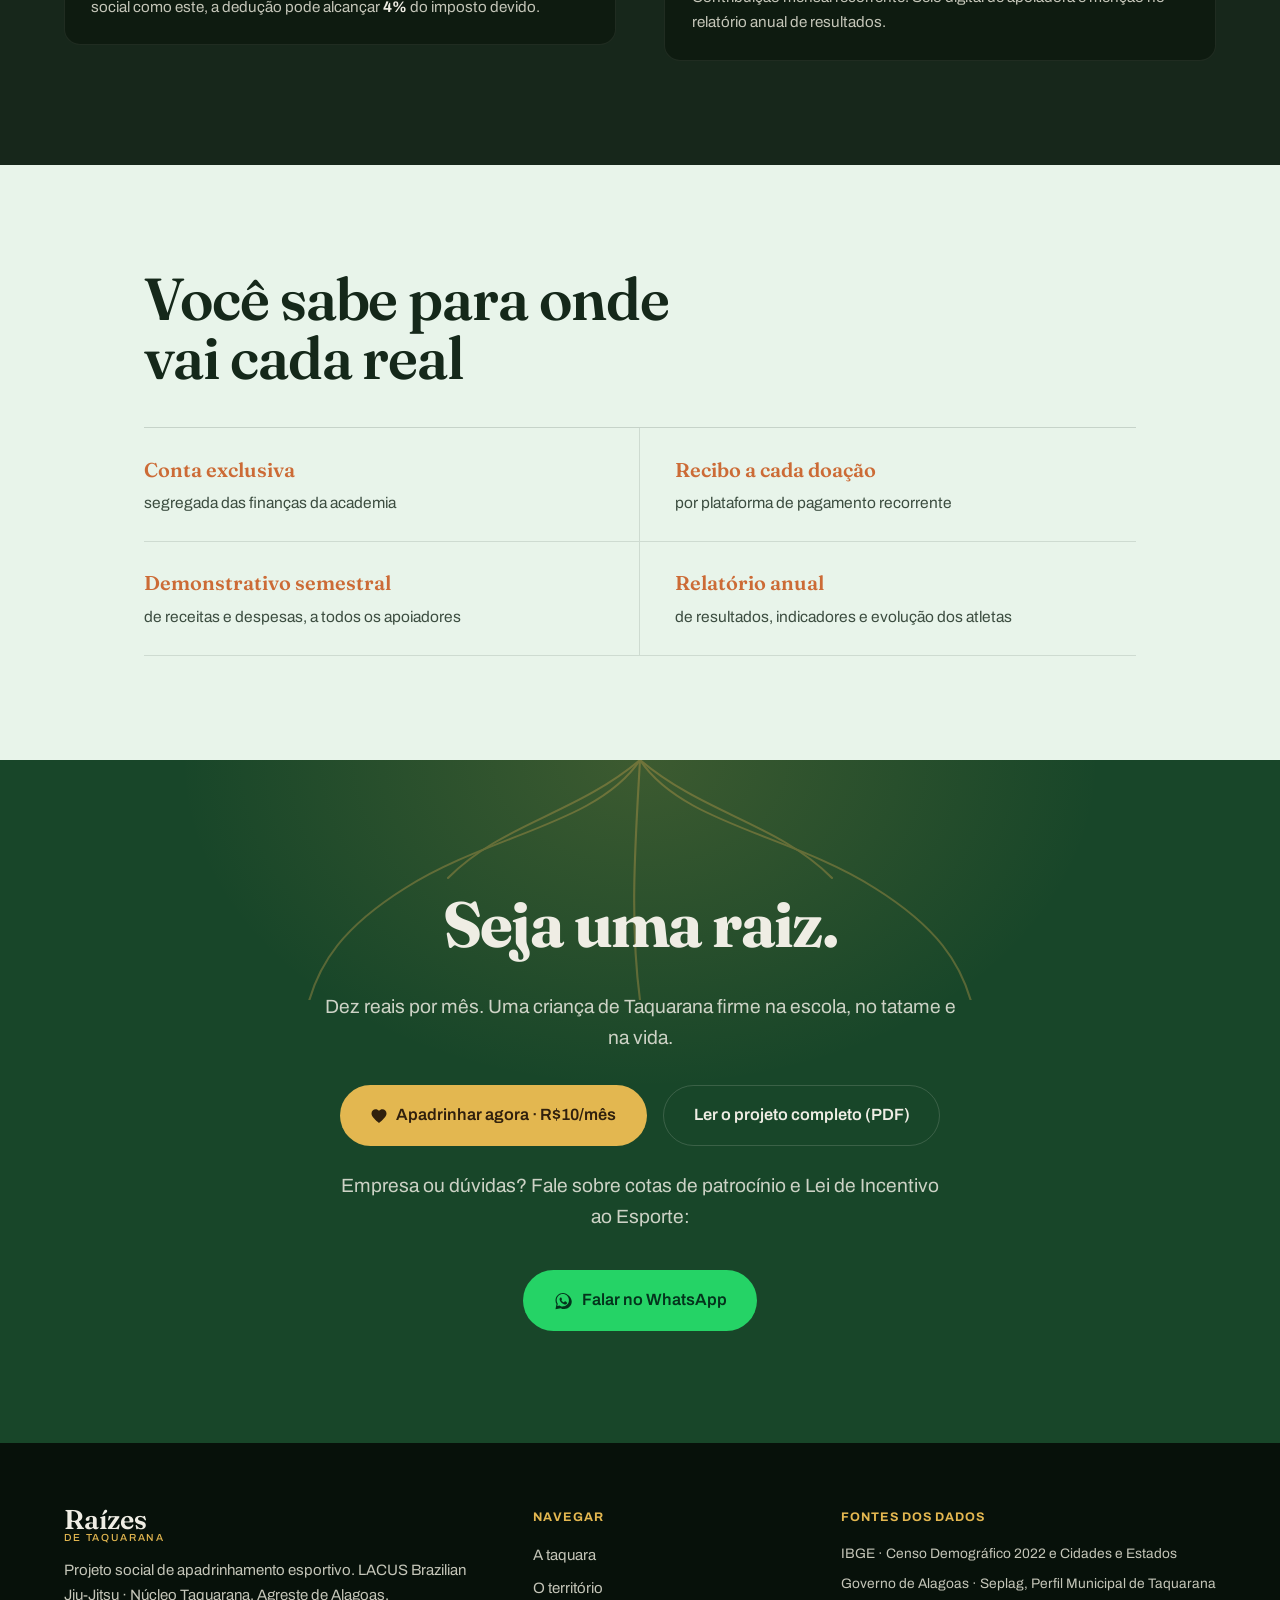
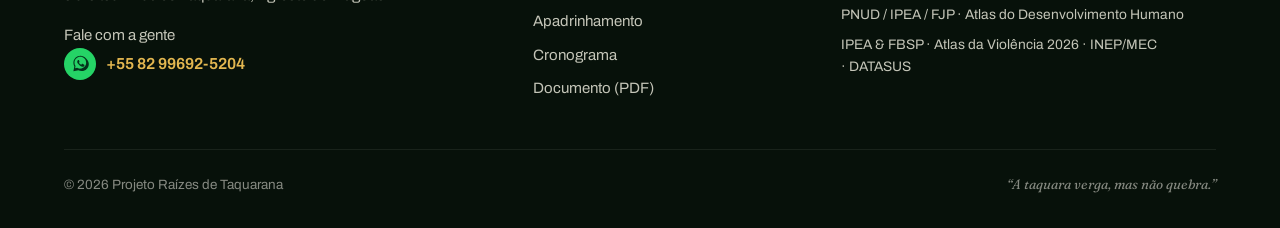
==== commit e58f3a6e: "Botoes de apadrinhar apontam para o Asaas e contato vira botao WhatsApp Os tres botoes de apadrinhar" ====
--- a/index.html
+++ b/index.html
@@ -46,7 +46,10 @@
     <a href="#cronograma">Cronograma</a>
     <a href="#empresas">Empresas</a>
   </nav>
-  <a href="#apoiar" class="btn btn-sol nav-cta">Apadrinhar · R$10</a>
+  <a href="https://www.asaas.com/c/etg2doyc1pz3su5p" class="btn btn-sol nav-cta" target="_blank" rel="noopener">
+    <svg class="ic" viewBox="0 0 24 24" width="18" height="18" aria-hidden="true"><path fill="currentColor" d="M12 21.35l-1.45-1.32C5.4 15.36 2 12.28 2 8.5 2 5.42 4.42 3 7.5 3c1.74 0 3.41.81 4.5 2.09C13.09 3.81 14.76 3 16.5 3 19.58 3 22 5.42 22 8.5c0 3.78-3.4 6.86-8.55 11.54L12 21.35z"/></svg>
+    Apadrinhar · R$10
+  </a>
   <button class="nav-toggle" id="navToggle" aria-label="Abrir menu" aria-expanded="false">
     <span></span><span></span><span></span>
   </button>
@@ -72,7 +75,10 @@
         padrinhos e madrinhas que doam <strong>dez reais por mês</strong>.
       </p>
       <div class="hero-cta reveal">
-        <a href="#apoiar" class="btn btn-sol btn-lg">Quero apadrinhar uma criança</a>
+        <a href="https://www.asaas.com/c/etg2doyc1pz3su5p" class="btn btn-sol btn-lg" target="_blank" rel="noopener">
+          <svg class="ic" viewBox="0 0 24 24" width="18" height="18" aria-hidden="true"><path fill="currentColor" d="M12 21.35l-1.45-1.32C5.4 15.36 2 12.28 2 8.5 2 5.42 4.42 3 7.5 3c1.74 0 3.41.81 4.5 2.09C13.09 3.81 14.76 3 16.5 3 19.58 3 22 5.42 22 8.5c0 3.78-3.4 6.86-8.55 11.54L12 21.35z"/></svg>
+          Quero apadrinhar uma criança
+        </a>
         <a href="#dados" class="btn btn-line btn-lg">Ver os dados de Taquarana</a>
       </div>
       <p class="hero-note reveal">
@@ -504,10 +510,17 @@
     <h2>Seja uma raiz.</h2>
     <p>Dez reais por mês. Uma criança de Taquarana firme na escola, no tatame e na vida.</p>
     <div class="cta-actions">
-      <a href="https://wa.me/5582996925204?text=Quero%20apadrinhar%20uma%20crian%C3%A7a%20no%20Projeto%20Ra%C3%ADzes%20de%20Taquarana" class="btn btn-sol btn-lg" target="_blank" rel="noopener">Apadrinhar agora · R$10/mês</a>
+      <a href="https://www.asaas.com/c/etg2doyc1pz3su5p" class="btn btn-sol btn-lg" target="_blank" rel="noopener">
+        <svg class="ic" viewBox="0 0 24 24" width="18" height="18" aria-hidden="true"><path fill="currentColor" d="M12 21.35l-1.45-1.32C5.4 15.36 2 12.28 2 8.5 2 5.42 4.42 3 7.5 3c1.74 0 3.41.81 4.5 2.09C13.09 3.81 14.76 3 16.5 3 19.58 3 22 5.42 22 8.5c0 3.78-3.4 6.86-8.55 11.54L12 21.35z"/></svg>
+        Apadrinhar agora · R$10/mês
+      </a>
       <a href="documento/Projeto-Raizes-de-Taquarana.pdf" class="btn btn-line btn-lg" target="_blank" rel="noopener">Ler o projeto completo (PDF)</a>
     </div>
-    <p class="cta-mini">Empresa? Fale sobre cotas de patrocínio e Lei de Incentivo ao Esporte pelo mesmo contato.</p>
+    <p class="cta-mini">Empresa ou dúvidas? Fale sobre cotas de patrocínio e Lei de Incentivo ao Esporte:</p>
+    <a class="btn-wa btn-lg" href="https://wa.me/5582996925204?text=Ol%C3%A1!%20Tenho%20interesse%20no%20Projeto%20Ra%C3%ADzes%20de%20Taquarana." target="_blank" rel="noopener">
+      <svg class="ic" viewBox="0 0 32 32" width="20" height="20" aria-hidden="true"><path fill="currentColor" d="M16 3C9.4 3 4 8.4 4 15c0 2.1.6 4.1 1.6 5.9L4 29l8.3-1.6c1.7.9 3.6 1.4 5.7 1.4 6.6 0 12-5.4 12-12S22.6 3 16 3zm0 21.8c-1.8 0-3.5-.5-5-1.4l-.4-.2-3.7.7.7-3.6-.2-.4c-1-1.6-1.5-3.4-1.5-5.3 0-5.4 4.4-9.8 9.8-9.8s9.8 4.4 9.8 9.8-4.4 9.8-9.8 9.8zm5.4-7.3c-.3-.1-1.8-.9-2.1-1s-.5-.1-.7.1-.8 1-.9 1.2-.3.2-.6.1c-1.6-.6-2.6-1.4-3.6-3.1-.3-.5.3-.4.8-1.4.1-.2 0-.4 0-.5s-.7-1.6-.9-2.2c-.2-.5-.4-.5-.6-.5h-.5c-.2 0-.5.1-.8.4s-1 1-1 2.5 1.1 2.9 1.2 3.1c.1.2 2.1 3.3 5.1 4.6.7.3 1.3.5 1.7.6.7.2 1.4.2 1.9.1.6-.1 1.8-.7 2-1.4.3-.7.3-1.3.2-1.4-.1-.2-.3-.2-.6-.4z"/></svg>
+      Falar no WhatsApp
+    </a>
   </div>
 </section>
 
@@ -519,7 +532,11 @@
     <div class="foot-brand">
       <span class="brand-text big">Raízes<span class="brand-sub">de Taquarana</span></span>
       <p>Projeto social de apadrinhamento esportivo. LACUS Brazilian Jiu-Jitsu · Núcleo Taquarana, Agreste de Alagoas.</p>
-      <p class="foot-contact">Contato &amp; apadrinhamento: <a href="https://wa.me/5582996925204" target="_blank" rel="noopener">+55 82 99692-5204</a></p>
+      <p class="foot-contact">Fale com a gente</p>
+      <a class="wa-link" href="https://wa.me/5582996925204?text=Ol%C3%A1!%20Tenho%20interesse%20no%20Projeto%20Ra%C3%ADzes%20de%20Taquarana." target="_blank" rel="noopener" aria-label="Falar no WhatsApp: +55 82 99692-5204">
+        <span class="wa-ic"><svg viewBox="0 0 32 32" aria-hidden="true"><path d="M16 3C9.4 3 4 8.4 4 15c0 2.1.6 4.1 1.6 5.9L4 29l8.3-1.6c1.7.9 3.6 1.4 5.7 1.4 6.6 0 12-5.4 12-12S22.6 3 16 3zm0 21.8c-1.8 0-3.5-.5-5-1.4l-.4-.2-3.7.7.7-3.6-.2-.4c-1-1.6-1.5-3.4-1.5-5.3 0-5.4 4.4-9.8 9.8-9.8s9.8 4.4 9.8 9.8-4.4 9.8-9.8 9.8zm5.4-7.3c-.3-.1-1.8-.9-2.1-1s-.5-.1-.7.1-.8 1-.9 1.2-.3.2-.6.1c-1.6-.6-2.6-1.4-3.6-3.1-.3-.5.3-.4.8-1.4.1-.2 0-.4 0-.5s-.7-1.6-.9-2.2c-.2-.5-.4-.5-.6-.5h-.5c-.2 0-.5.1-.8.4s-1 1-1 2.5 1.1 2.9 1.2 3.1c.1.2 2.1 3.3 5.1 4.6.7.3 1.3.5 1.7.6.7.2 1.4.2 1.9.1.6-.1 1.8-.7 2-1.4.3-.7.3-1.3.2-1.4-.1-.2-.3-.2-.6-.4z"/></svg></span>
+        +55 82 99692-5204
+      </a>
     </div>
     <nav class="foot-col" aria-label="Navegação do rodapé">
       <h5>Navegar</h5>
--- a/styles.css
+++ b/styles.css
@@ -104,6 +104,26 @@
 .btn-sol:hover{ background:var(--sol-2); }
 .btn-line{ --bg:transparent; --fg:var(--bone); border-color:var(--line); }
 .btn-line:hover{ border-color:var(--bone); background:color-mix(in oklch, var(--bone) 8%, transparent); }
+.btn .ic{ width:18px; height:18px; flex-shrink:0; }
+
+/* WhatsApp button */
+.btn-wa{
+  display:inline-flex; align-items:center; justify-content:center; gap:.55rem; text-decoration:none;
+  background:#25d366; color:#04331c; font-weight:600; font-size:.96rem;
+  padding:.8rem 1.45rem; border-radius:999px; border:1.5px solid transparent; margin-top:.4rem;
+  transition:transform .4s var(--e-expo), box-shadow .4s var(--e-expo), background .25s;
+}
+.btn-wa.btn-lg{ padding:1rem 1.85rem; font-size:1.02rem; }
+.btn-wa:hover{ transform:translateY(-3px); background:#28e070; box-shadow:var(--shadow); }
+.btn-wa:focus-visible{ outline:2px solid #25d366; outline-offset:3px; }
+.btn-wa .ic{ width:20px; height:20px; flex-shrink:0; fill:#04331c; }
+
+/* WhatsApp inline contact (footer) */
+.wa-link{ display:inline-flex; align-items:center; gap:.6rem; color:var(--sol); text-decoration:none; font-weight:600; font-size:1rem; transition:color .2s; }
+.wa-link:hover{ color:var(--bone); }
+.wa-ic{ display:grid; place-items:center; width:32px; height:32px; border-radius:50%; background:#25d366; flex-shrink:0; transition:transform .3s var(--e-expo); }
+.wa-link:hover .wa-ic{ transform:scale(1.08); }
+.wa-ic svg{ width:19px; height:19px; fill:#04331c; }
 
 /* ---------- NAV ---------- */
 .nav{
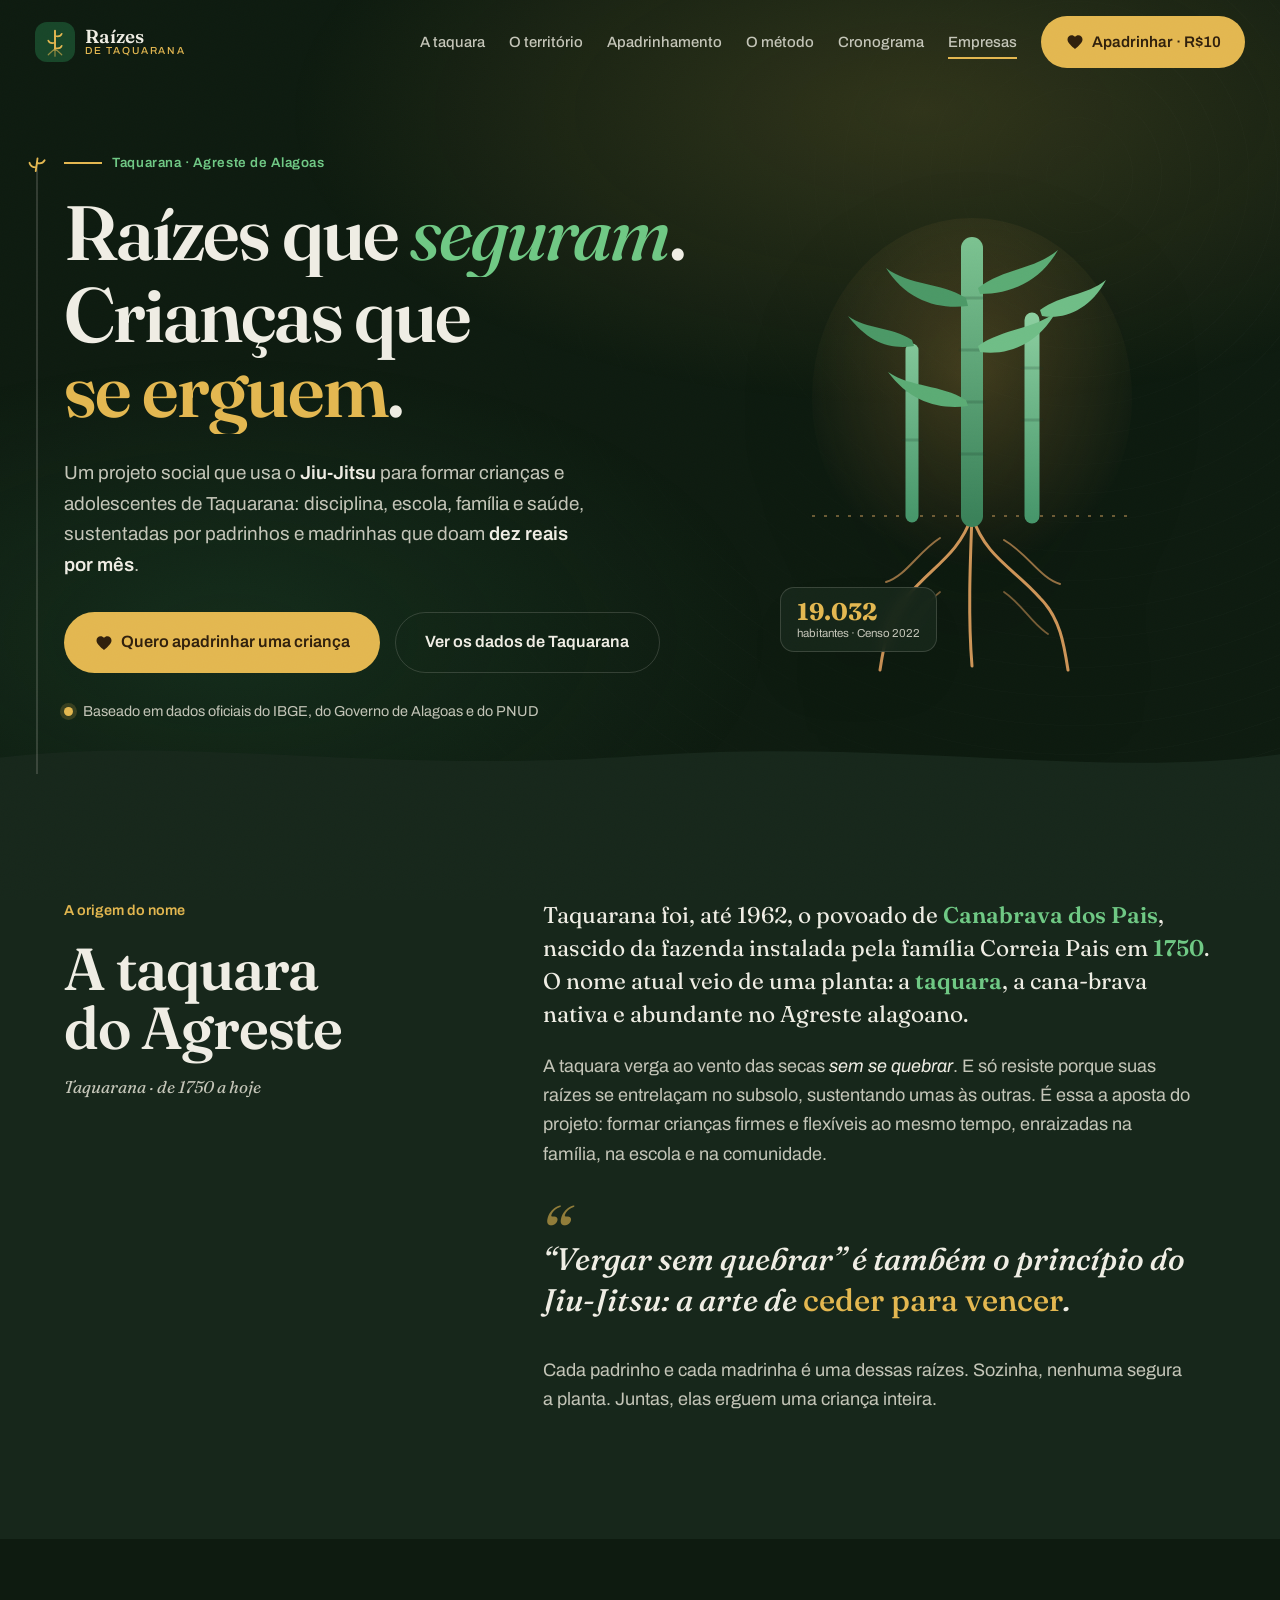
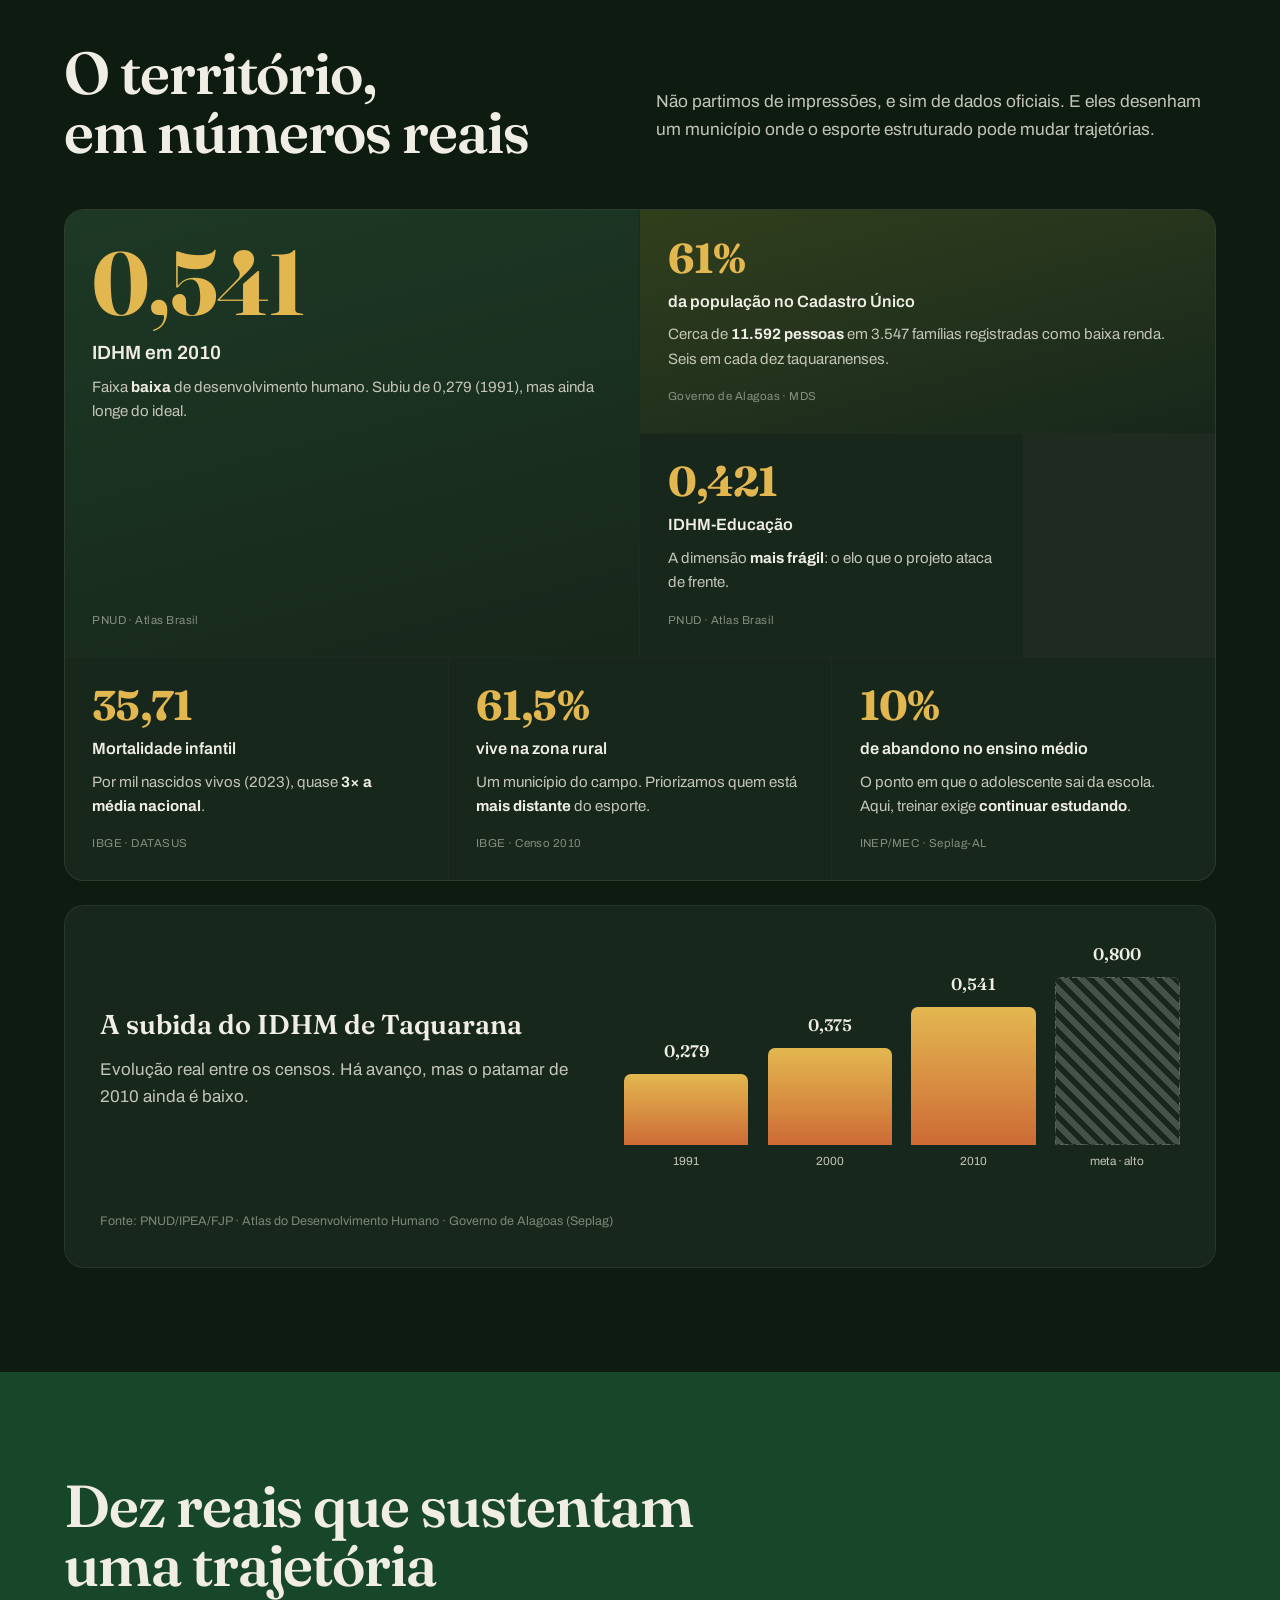
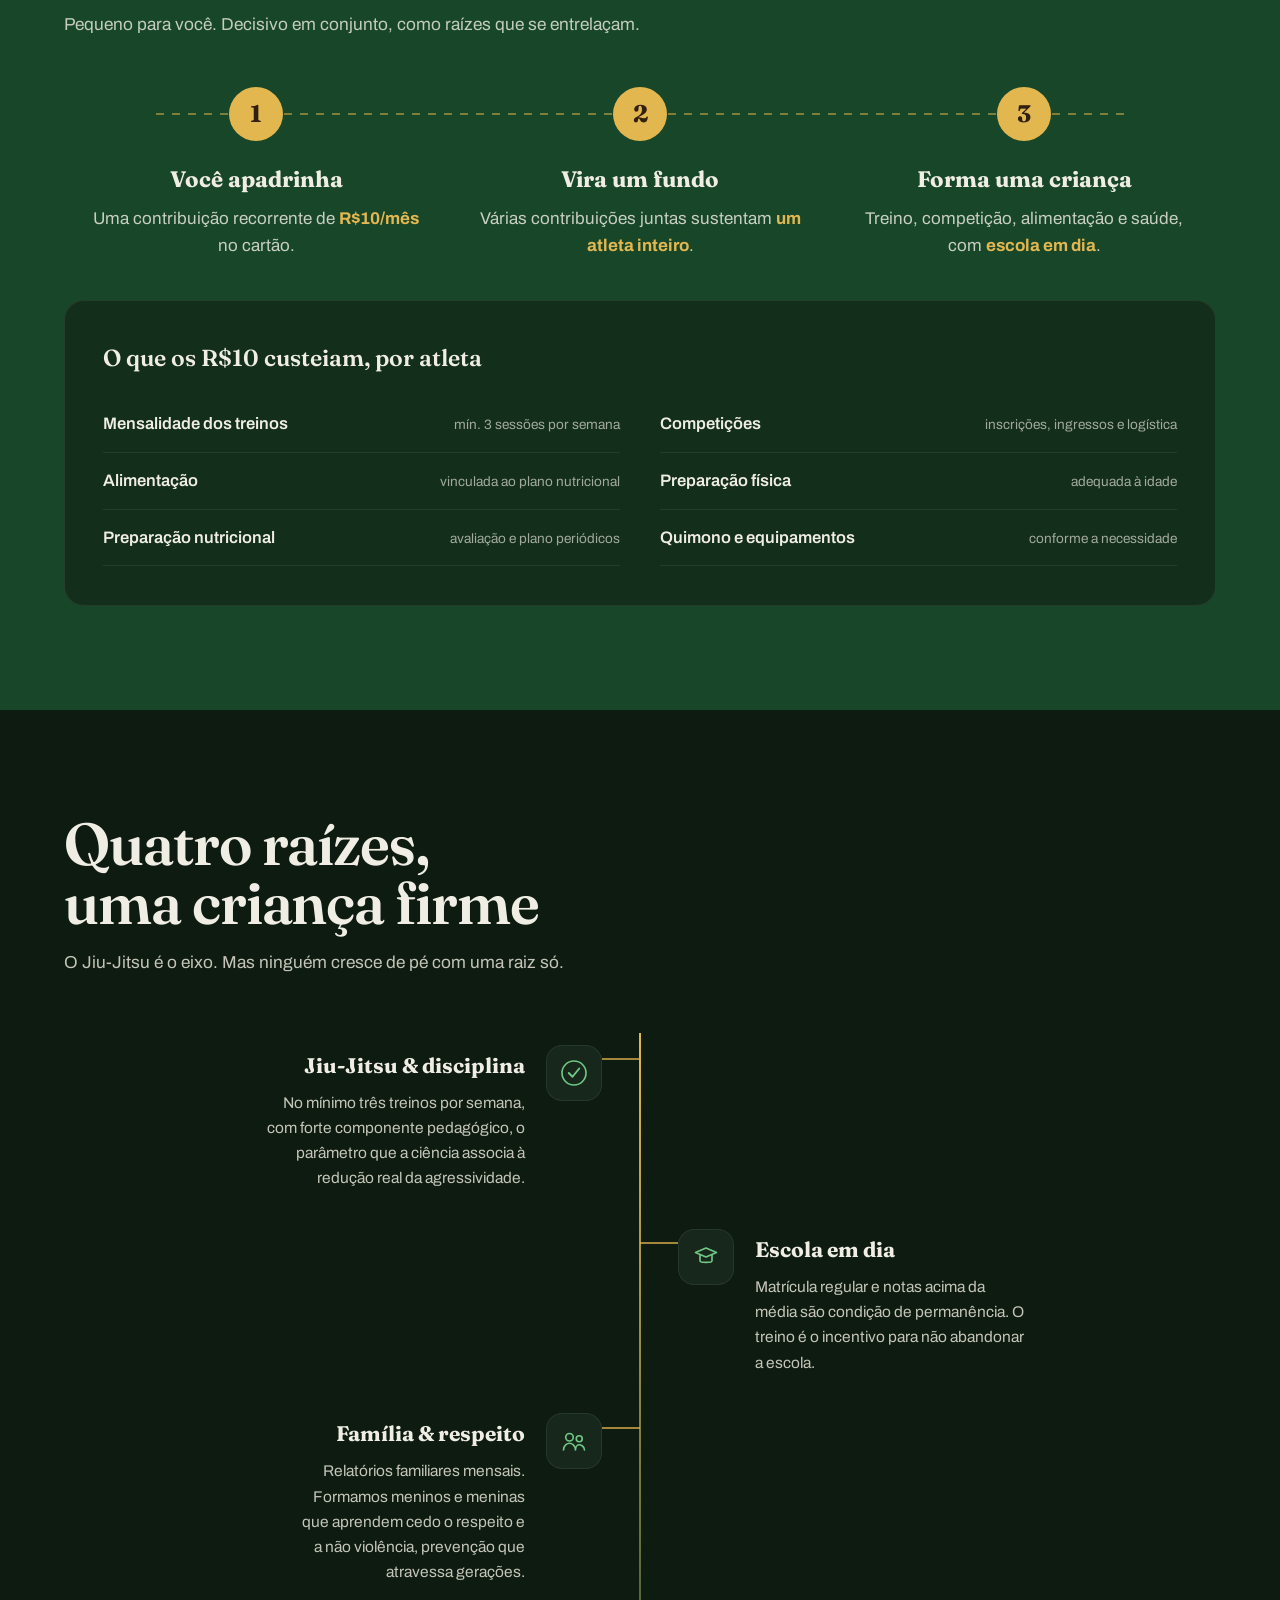
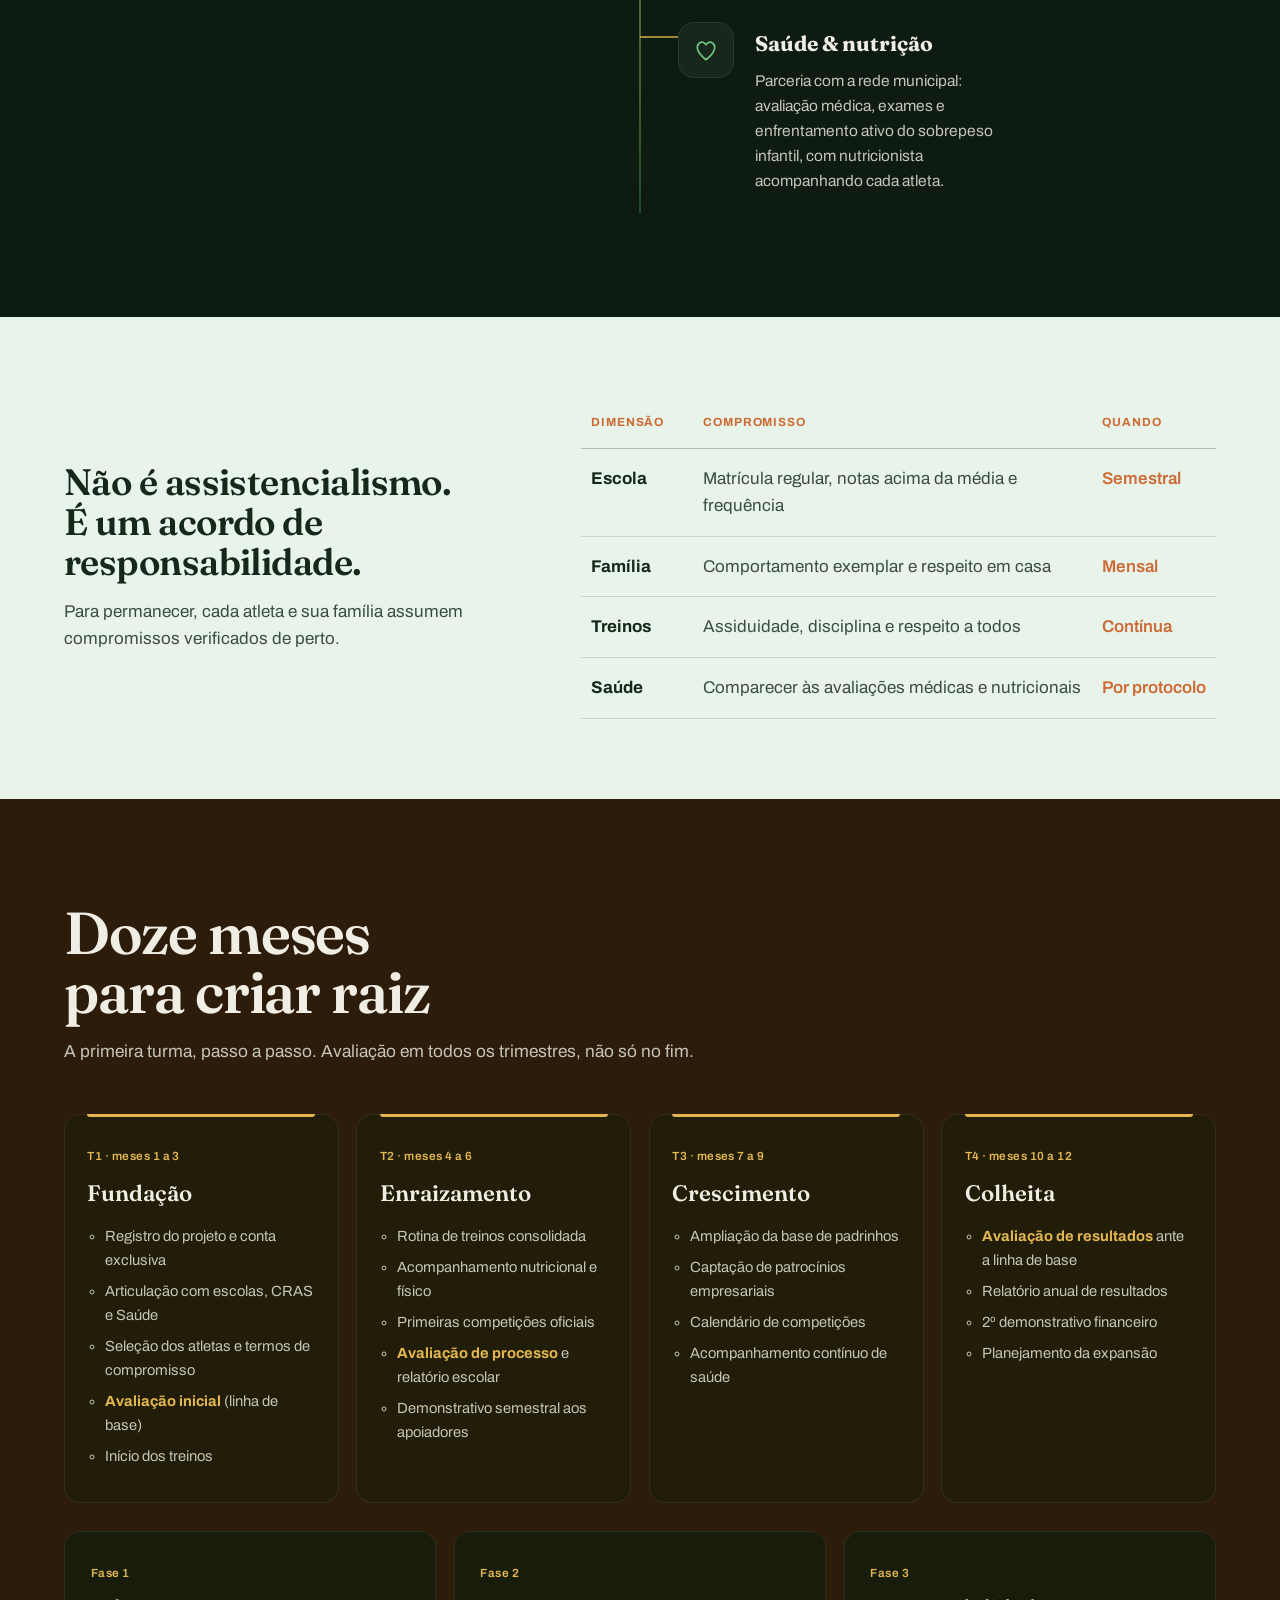
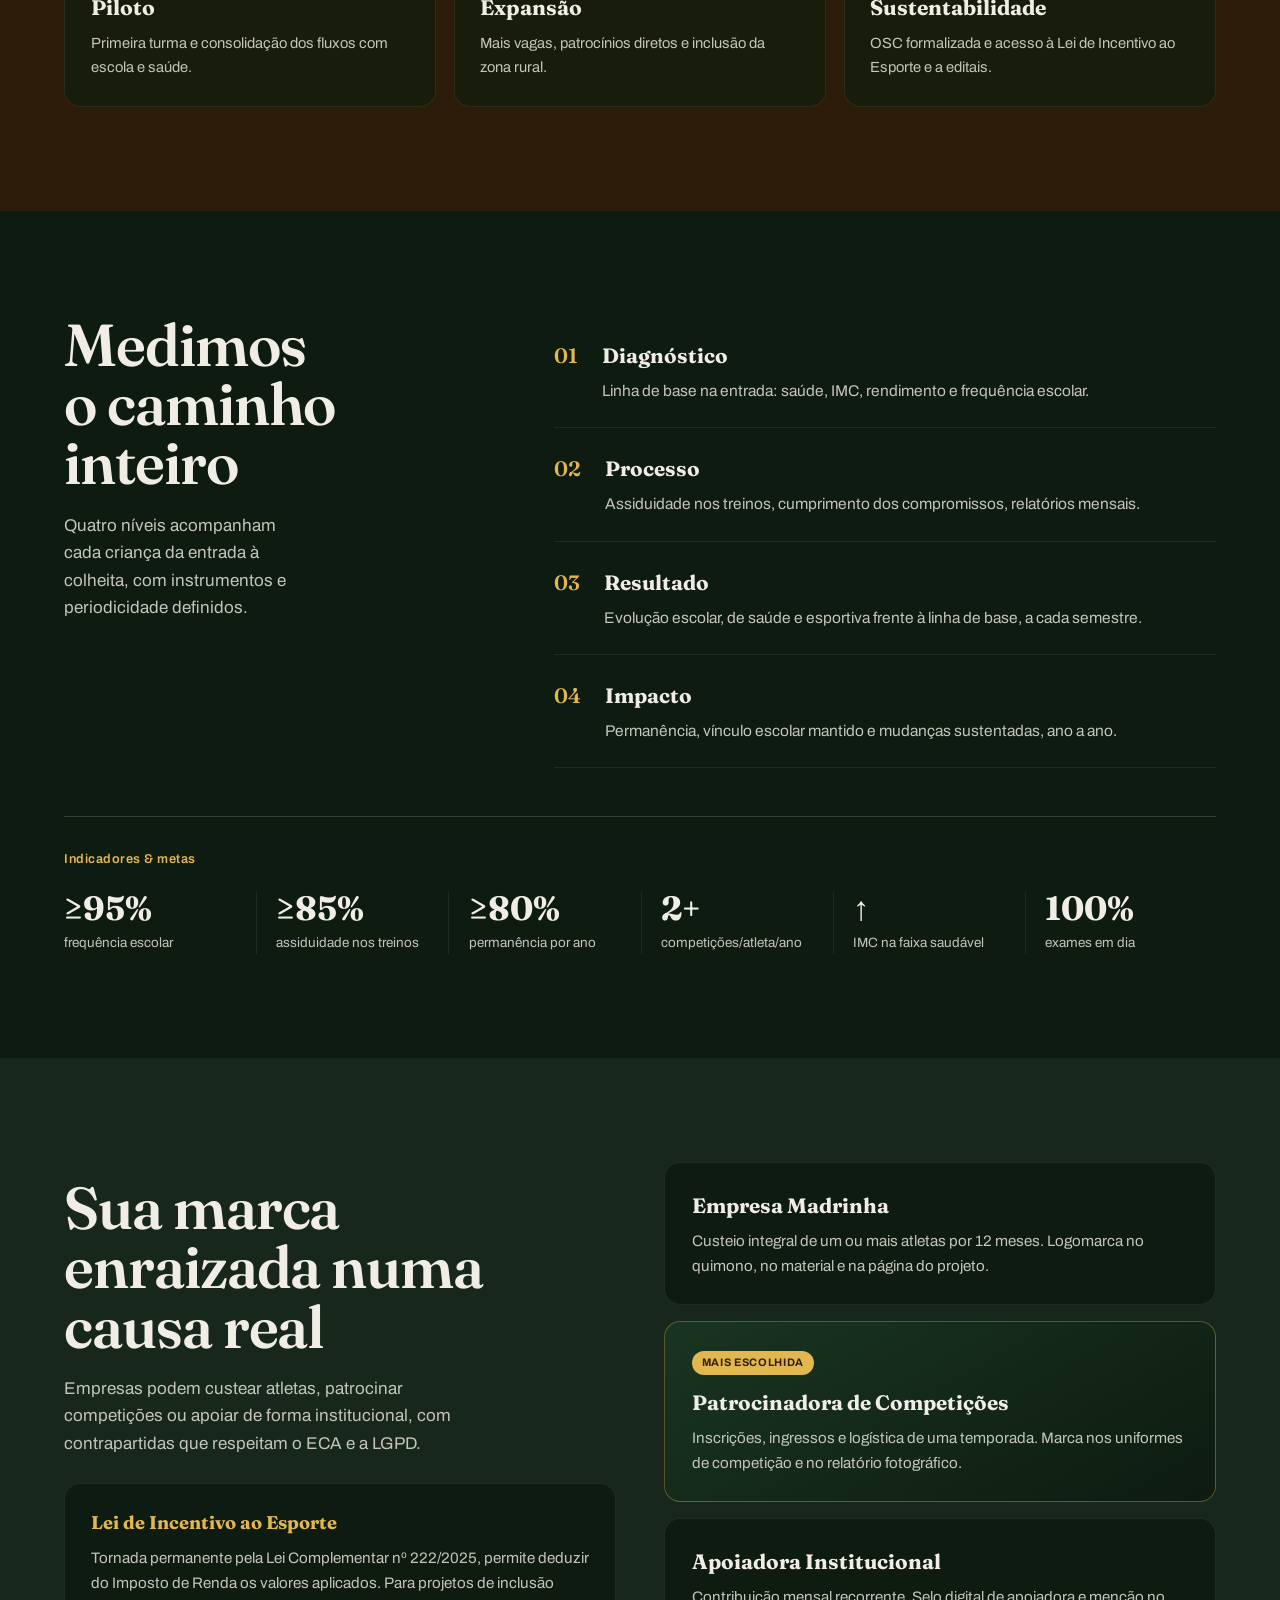
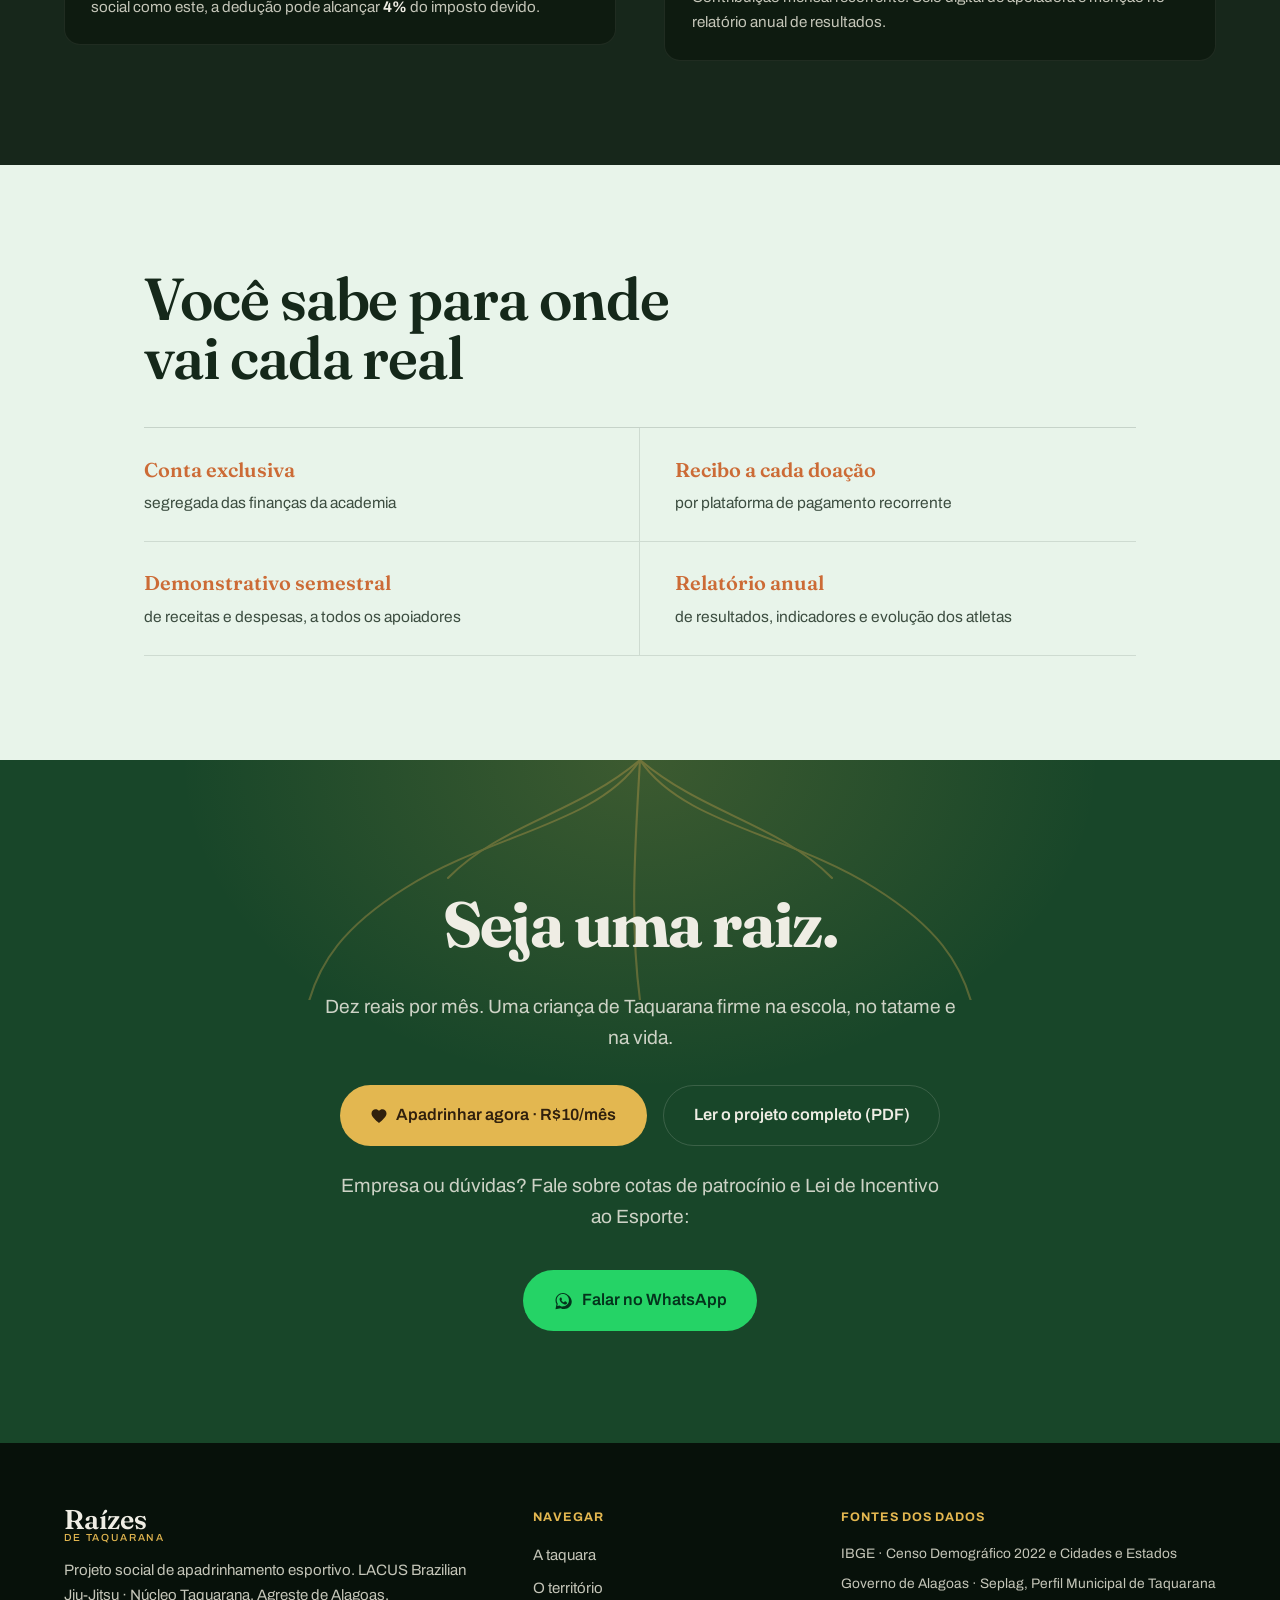
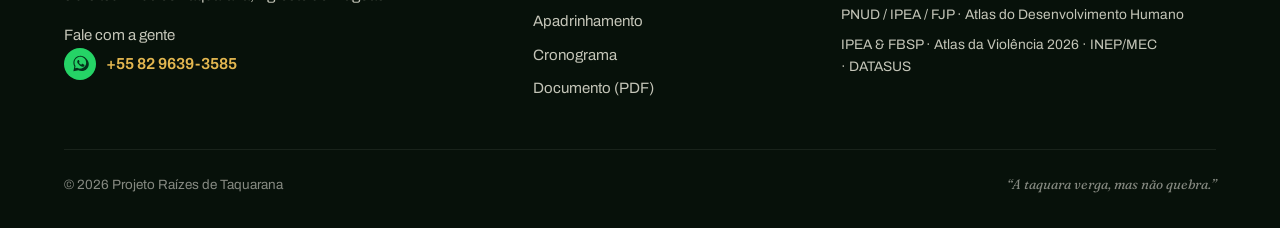
==== commit 961c34df: "Atualiza telefone de contato do WhatsApp para +55 82 9639-3585 Co-Authored-By: Claude Opus 4.8 <nore" ====
--- a/index.html
+++ b/index.html
@@ -517,7 +517,7 @@
       <a href="documento/Projeto-Raizes-de-Taquarana.pdf" class="btn btn-line btn-lg" target="_blank" rel="noopener">Ler o projeto completo (PDF)</a>
     </div>
     <p class="cta-mini">Empresa ou dúvidas? Fale sobre cotas de patrocínio e Lei de Incentivo ao Esporte:</p>
-    <a class="btn-wa btn-lg" href="https://wa.me/5582996925204?text=Ol%C3%A1!%20Tenho%20interesse%20no%20Projeto%20Ra%C3%ADzes%20de%20Taquarana." target="_blank" rel="noopener">
+    <a class="btn-wa btn-lg" href="https://wa.me/558296393585?text=Ol%C3%A1!%20Tenho%20interesse%20no%20Projeto%20Ra%C3%ADzes%20de%20Taquarana." target="_blank" rel="noopener">
       <svg class="ic" viewBox="0 0 32 32" width="20" height="20" aria-hidden="true"><path fill="currentColor" d="M16 3C9.4 3 4 8.4 4 15c0 2.1.6 4.1 1.6 5.9L4 29l8.3-1.6c1.7.9 3.6 1.4 5.7 1.4 6.6 0 12-5.4 12-12S22.6 3 16 3zm0 21.8c-1.8 0-3.5-.5-5-1.4l-.4-.2-3.7.7.7-3.6-.2-.4c-1-1.6-1.5-3.4-1.5-5.3 0-5.4 4.4-9.8 9.8-9.8s9.8 4.4 9.8 9.8-4.4 9.8-9.8 9.8zm5.4-7.3c-.3-.1-1.8-.9-2.1-1s-.5-.1-.7.1-.8 1-.9 1.2-.3.2-.6.1c-1.6-.6-2.6-1.4-3.6-3.1-.3-.5.3-.4.8-1.4.1-.2 0-.4 0-.5s-.7-1.6-.9-2.2c-.2-.5-.4-.5-.6-.5h-.5c-.2 0-.5.1-.8.4s-1 1-1 2.5 1.1 2.9 1.2 3.1c.1.2 2.1 3.3 5.1 4.6.7.3 1.3.5 1.7.6.7.2 1.4.2 1.9.1.6-.1 1.8-.7 2-1.4.3-.7.3-1.3.2-1.4-.1-.2-.3-.2-.6-.4z"/></svg>
       Falar no WhatsApp
     </a>
@@ -533,9 +533,9 @@
       <span class="brand-text big">Raízes<span class="brand-sub">de Taquarana</span></span>
       <p>Projeto social de apadrinhamento esportivo. LACUS Brazilian Jiu-Jitsu · Núcleo Taquarana, Agreste de Alagoas.</p>
       <p class="foot-contact">Fale com a gente</p>
-      <a class="wa-link" href="https://wa.me/5582996925204?text=Ol%C3%A1!%20Tenho%20interesse%20no%20Projeto%20Ra%C3%ADzes%20de%20Taquarana." target="_blank" rel="noopener" aria-label="Falar no WhatsApp: +55 82 99692-5204">
+      <a class="wa-link" href="https://wa.me/558296393585?text=Ol%C3%A1!%20Tenho%20interesse%20no%20Projeto%20Ra%C3%ADzes%20de%20Taquarana." target="_blank" rel="noopener" aria-label="Falar no WhatsApp: +55 82 9639-3585">
         <span class="wa-ic"><svg viewBox="0 0 32 32" aria-hidden="true"><path d="M16 3C9.4 3 4 8.4 4 15c0 2.1.6 4.1 1.6 5.9L4 29l8.3-1.6c1.7.9 3.6 1.4 5.7 1.4 6.6 0 12-5.4 12-12S22.6 3 16 3zm0 21.8c-1.8 0-3.5-.5-5-1.4l-.4-.2-3.7.7.7-3.6-.2-.4c-1-1.6-1.5-3.4-1.5-5.3 0-5.4 4.4-9.8 9.8-9.8s9.8 4.4 9.8 9.8-4.4 9.8-9.8 9.8zm5.4-7.3c-.3-.1-1.8-.9-2.1-1s-.5-.1-.7.1-.8 1-.9 1.2-.3.2-.6.1c-1.6-.6-2.6-1.4-3.6-3.1-.3-.5.3-.4.8-1.4.1-.2 0-.4 0-.5s-.7-1.6-.9-2.2c-.2-.5-.4-.5-.6-.5h-.5c-.2 0-.5.1-.8.4s-1 1-1 2.5 1.1 2.9 1.2 3.1c.1.2 2.1 3.3 5.1 4.6.7.3 1.3.5 1.7.6.7.2 1.4.2 1.9.1.6-.1 1.8-.7 2-1.4.3-.7.3-1.3.2-1.4-.1-.2-.3-.2-.6-.4z"/></svg></span>
-        +55 82 99692-5204
+        +55 82 9639-3585
       </a>
     </div>
     <nav class="foot-col" aria-label="Navegação do rodapé">
